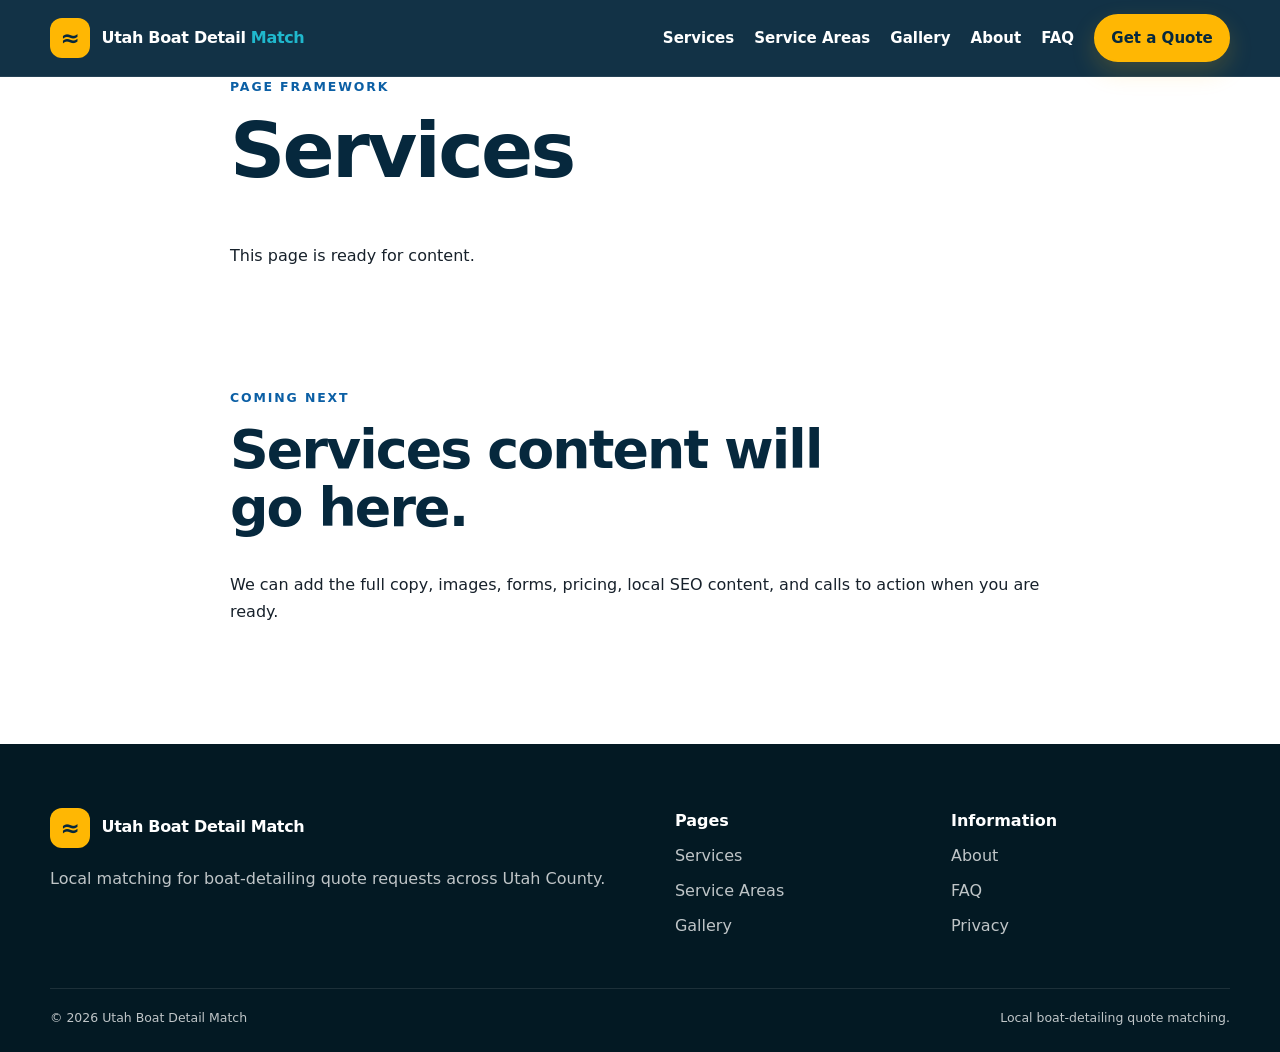
==== index.html @ 7ccd886b "basic frames added the basic frame work" ====
<!doctype html>
<html lang="en">
<head>
  <meta charset="utf-8">
  <meta name="viewport" content="width=device-width, initial-scale=1">
  <title>Boat Detailing Services | Utah Boat Detail Match</title>
  <meta name="description" content="Boat Detailing Services page for Utah Boat Detail Match.">
  <meta name="robots" content="noindex,follow">
  <link rel="stylesheet" href="assets/css/styles.css">
</head>
<body>
  <a class="skip-link" href="#main-content">Skip to main content</a>

  <header class="site-header site-header-light">
    <div class="container nav-wrap">
      <a class="brand" href="index.html" aria-label="Utah Boat Detail Match home">
        <span class="brand-mark brand-mark-wave" aria-hidden="true">≈</span>
        <span>Utah Boat Detail <strong>Match</strong></span>
      </a>

      <button class="menu-toggle" type="button" aria-expanded="false" aria-controls="primary-nav">
        <span class="sr-only">Open navigation</span>
        <span></span><span></span><span></span>
      </button>

      <nav id="primary-nav" class="primary-nav" aria-label="Primary navigation">
        <a href="services.html" aria-current="page">Services</a>
        <a href="service-areas.html">Service Areas</a>
        <a href="gallery.html">Gallery</a>
        <a href="about.html">About</a>
        <a href="faq.html">FAQ</a>
        <a class="button button-small" href="contact.html">Get a Quote</a>
      </nav>
    </div>
  </header>

  <main id="main-content">
    <section class="page-hero">
      <div class="container narrow">
        <p class="eyebrow">Page framework</p>
        <h1>Services</h1>
        <p>This page is ready for content.</p>
      </div>
    </section>

    <section class="section">
      <div class="container narrow">
        <div class="empty-page-card">
          <p class="eyebrow">Coming next</p>
          <h2>Services content will go here.</h2>
          <p>We can add the full copy, images, forms, pricing, local SEO content, and calls to action when you are ready.</p>
        </div>
      </div>
    </section>
  </main>

  <footer class="site-footer">
    <div class="container footer-grid">
      <div>
        <a class="brand footer-brand" href="index.html">
          <span class="brand-mark brand-mark-wave">≈</span>
          <span>Utah Boat Detail Match</span>
        </a>
        <p>Local matching for boat-detailing quote requests across Utah County.</p>
      </div>
      <div>
        <strong>Pages</strong>
        <a href="services.html">Services</a>
        <a href="service-areas.html">Service Areas</a>
        <a href="gallery.html">Gallery</a>
      </div>
      <div>
        <strong>Information</strong>
        <a href="about.html">About</a>
        <a href="faq.html">FAQ</a>
        <a href="privacy.html">Privacy</a>
      </div>
    </div>

    <div class="container footer-bottom">
      <span>© <span data-current-year></span> Utah Boat Detail Match</span>
      <span>Local boat-detailing quote matching.</span>
    </div>
  </footer>

  <script src="assets/js/main.js" defer></script>
</body>
</html>
---- assets/css/styles.css ----
:root {
  --navy-950: #031923;
  --navy-900: #06283d;
  --navy-800: #0a3a55;
  --blue-700: #0b5fa5;
  --blue-600: #1479c9;
  --aqua-500: #20b8cd;
  --aqua-100: #dcf8fb;
  --gold-500: #ffb703;
  --sand-100: #fff7e2;
  --slate-900: #17212b;
  --slate-700: #334155;
  --slate-500: #64748b;
  --slate-300: #cbd5e1;
  --slate-200: #e2e8f0;
  --slate-100: #f1f5f9;
  --white: #ffffff;
  --success: #13795b;
  --danger: #b42318;
  --shadow-sm: 0 8px 24px rgba(3, 25, 35, 0.08);
  --shadow-lg: 0 22px 60px rgba(3, 25, 35, 0.16);
  --radius-sm: 10px;
  --radius-md: 18px;
  --radius-lg: 28px;
  --container: 1180px;
  --transition: 180ms ease;
}

*,
*::before,
*::after {
  box-sizing: border-box;
}

html {
  scroll-behavior: smooth;
}

body {
  margin: 0;
  color: var(--slate-900);
  background: var(--white);
  font-family: Inter, ui-sans-serif, system-ui, -apple-system, BlinkMacSystemFont, "Segoe UI", sans-serif;
  line-height: 1.65;
  text-rendering: optimizeLegibility;
}

img,
svg {
  max-width: 100%;
  display: block;
}

a {
  color: inherit;
}

button,
input,
select,
textarea {
  font: inherit;
}

button,
a {
  -webkit-tap-highlight-color: transparent;
}

h1,
h2,
h3 {
  margin: 0 0 0.65em;
  color: var(--navy-900);
  line-height: 1.08;
  letter-spacing: -0.035em;
}

h1 {
  font-size: clamp(2.55rem, 6vw, 5.3rem);
  max-width: 13ch;
}

h2 {
  font-size: clamp(2rem, 4.2vw, 3.55rem);
  max-width: 18ch;
}

h3 {
  font-size: 1.25rem;
}

p {
  margin: 0 0 1rem;
}

.container {
  width: min(calc(100% - 2rem), var(--container));
  margin-inline: auto;
}

.narrow {
  width: min(calc(100% - 2rem), 820px);
}

.section {
  padding: clamp(4.5rem, 8vw, 8rem) 0;
}

.section-tint {
  background: linear-gradient(145deg, var(--slate-100), #f9fcff);
}

.section-dark {
  color: var(--white);
  background:
    radial-gradient(circle at 85% 15%, rgba(32, 184, 205, 0.22), transparent 35%),
    linear-gradient(135deg, var(--navy-950), var(--navy-900));
}

.section-dark h2,
.section-dark h3 {
  color: var(--white);
}

.section-heading {
  margin-bottom: 2.5rem;
}

.section-heading > p:last-child {
  max-width: 720px;
  color: var(--slate-500);
  font-size: 1.05rem;
}

.eyebrow {
  margin-bottom: 0.8rem;
  color: var(--blue-700);
  font-size: 0.78rem;
  font-weight: 850;
  letter-spacing: 0.15em;
  text-transform: uppercase;
}

.section-dark .eyebrow,
.hero .eyebrow {
  color: var(--aqua-500);
}

.small-text,
.form-note {
  color: var(--slate-500);
  font-size: 0.86rem;
}

.skip-link {
  position: fixed;
  z-index: 9999;
  top: 0.75rem;
  left: 0.75rem;
  padding: 0.75rem 1rem;
  color: var(--white);
  background: var(--navy-900);
  border-radius: var(--radius-sm);
  transform: translateY(-150%);
}

.skip-link:focus {
  transform: translateY(0);
}

.sr-only {
  position: absolute;
  width: 1px;
  height: 1px;
  padding: 0;
  overflow: hidden;
  clip: rect(0, 0, 0, 0);
  white-space: nowrap;
  border: 0;
}

/* Header */
.site-header {
  position: sticky;
  z-index: 1000;
  top: 0;
  color: var(--white);
  background: rgba(6, 40, 61, 0.95);
  border-bottom: 1px solid rgba(255, 255, 255, 0.08);
  backdrop-filter: blur(14px);
}

.site-header-light {
  color: var(--white);
}

.nav-wrap {
  min-height: 76px;
  display: flex;
  align-items: center;
  justify-content: space-between;
  gap: 1.5rem;
}

.brand {
  display: inline-flex;
  align-items: center;
  gap: 0.72rem;
  font-weight: 780;
  text-decoration: none;
  letter-spacing: -0.02em;
}

.brand strong {
  color: var(--aqua-500);
}

.brand-mark {
  width: 40px;
  height: 40px;
  display: grid;
  place-items: center;
  color: var(--navy-900);
  background: var(--aqua-500);
  border-radius: 12px;
  font-size: 0.82rem;
  font-weight: 900;
}

.brand-mark-wave {
  color: var(--navy-900);
  background: var(--gold-500);
  font-size: 1.45rem;
}

.primary-nav {
  display: flex;
  align-items: center;
  gap: 1.25rem;
}

.primary-nav a {
  font-size: 0.94rem;
  font-weight: 700;
  text-decoration: none;
}

.primary-nav > a:not(.button):hover,
.primary-nav > a:not(.button):focus-visible {
  color: var(--aqua-500);
}

.menu-toggle {
  width: 45px;
  height: 45px;
  display: none;
  place-items: center;
  padding: 10px;
  color: inherit;
  background: transparent;
  border: 1px solid rgba(255, 255, 255, 0.22);
  border-radius: 12px;
  cursor: pointer;
}

.menu-toggle span:not(.sr-only) {
  width: 21px;
  height: 2px;
  display: block;
  margin: 3px auto;
  background: currentColor;
}

/* Buttons */
.button-row {
  display: flex;
  flex-wrap: wrap;
  gap: 0.85rem;
  margin: 1.8rem 0;
}

.button {
  min-height: 48px;
  display: inline-flex;
  align-items: center;
  justify-content: center;
  padding: 0.82rem 1.18rem;
  color: var(--navy-900);
  background: var(--gold-500);
  border: 2px solid var(--gold-500);
  border-radius: 999px;
  box-shadow: 0 10px 24px rgba(255, 183, 3, 0.18);
  font-weight: 850;
  text-decoration: none;
  cursor: pointer;
  transition: transform var(--transition), box-shadow var(--transition), background var(--transition);
}

.button:hover,
.button:focus-visible {
  background: #ffc533;
  box-shadow: 0 14px 32px rgba(255, 183, 3, 0.26);
  transform: translateY(-2px);
}

.button-secondary {
  color: var(--white);
  background: transparent;
  border-color: rgba(255, 255, 255, 0.48);
  box-shadow: none;
}

.button-secondary:hover,
.button-secondary:focus-visible {
  color: var(--navy-900);
  background: var(--white);
  border-color: var(--white);
}

.button-small {
  min-height: 40px;
  padding: 0.62rem 0.95rem;
  font-size: 0.88rem;
}

.text-link {
  color: var(--blue-700);
  font-weight: 800;
  text-decoration-thickness: 2px;
  text-underline-offset: 4px;
}

/* Heroes */
.hero {
  position: relative;
  overflow: hidden;
  color: var(--white);
  background:
    radial-gradient(circle at 78% 24%, rgba(32, 184, 205, 0.24), transparent 30%),
    linear-gradient(135deg, var(--navy-950), var(--navy-900) 52%, var(--navy-800));
}

.hero::after {
  position: absolute;
  width: 520px;
  height: 520px;
  right: -180px;
  bottom: -320px;
  content: "";
  border: 1px solid rgba(255, 255, 255, 0.1);
  border-radius: 50%;
  box-shadow:
    0 0 0 70px rgba(255, 255, 255, 0.025),
    0 0 0 140px rgba(255, 255, 255, 0.018);
}

.hero-grid {
  position: relative;
  z-index: 1;
  min-height: 680px;
  display: grid;
  grid-template-columns: 1.15fr 0.85fr;
  align-items: center;
  gap: clamp(2rem, 6vw, 6rem);
  padding-block: clamp(5rem, 10vw, 9rem);
}

.hero h1 {
  color: var(--white);
}

.hero-copy {
  max-width: 650px;
  color: rgba(255, 255, 255, 0.82);
  font-size: clamp(1.06rem, 1.7vw, 1.3rem);
}

.trust-list {
  display: flex;
  flex-wrap: wrap;
  gap: 0.8rem 1.3rem;
  margin: 1.4rem 0 0;
  padding: 0;
  list-style: none;
  color: rgba(255, 255, 255, 0.76);
  font-size: 0.9rem;
  font-weight: 700;
}

.trust-list li::before {
  margin-right: 0.45rem;
  color: var(--aqua-500);
  content: "✓";
}

.hero-panel {
  padding: clamp(1.4rem, 3vw, 2.2rem);
  background: rgba(255, 255, 255, 0.085);
  border: 1px solid rgba(255, 255, 255, 0.14);
  border-radius: var(--radius-lg);
  box-shadow: var(--shadow-lg);
  backdrop-filter: blur(16px);
}

.panel-label {
  color: var(--aqua-500);
  font-size: 0.76rem;
  font-weight: 850;
  letter-spacing: 0.14em;
  text-transform: uppercase;
}

.system-flow {
  display: grid;
  gap: 0.7rem;
  margin: 1.3rem 0;
  padding: 0;
  list-style: none;
}

.system-flow li {
  display: flex;
  align-items: center;
  gap: 0.8rem;
  padding: 0.82rem 0.9rem;
  background: rgba(255, 255, 255, 0.08);
  border-radius: 14px;
  font-weight: 750;
}

.system-flow span {
  width: 28px;
  height: 28px;
  display: grid;
  flex: 0 0 auto;
  place-items: center;
  color: var(--navy-900);
  background: var(--aqua-500);
  border-radius: 50%;
  font-size: 0.76rem;
}

.disclosure {
  max-width: 720px;
  padding-left: 0.9rem;
  color: rgba(255, 255, 255, 0.67);
  border-left: 3px solid var(--gold-500);
  font-size: 0.82rem;
}

.boat-visual {
  min-height: 410px;
  display: grid;
  grid-template-columns: 1fr auto 1fr;
  align-items: center;
  gap: 0.8rem;
}

.visual-card {
  min-height: 290px;
  display: flex;
  flex-direction: column;
  justify-content: flex-end;
  padding: 1.4rem;
  overflow: hidden;
  border: 1px solid rgba(255, 255, 255, 0.15);
  border-radius: var(--radius-lg);
  box-shadow: var(--shadow-lg);
}

.visual-card span {
  width: fit-content;
  margin-bottom: 0.65rem;
  padding: 0.25rem 0.55rem;
  color: var(--navy-900);
  background: var(--white);
  border-radius: 999px;
  font-size: 0.72rem;
  font-weight: 900;
  text-transform: uppercase;
}

.visual-card strong {
  line-height: 1.25;
}

.visual-before {
  background:
    linear-gradient(to top, rgba(3, 25, 35, 0.92), rgba(3, 25, 35, 0.12)),
    repeating-linear-gradient(115deg, #42505c 0 18px, #52616e 18px 36px);
  transform: translateY(24px);
}

.visual-after {
  background:
    linear-gradient(to top, rgba(3, 25, 35, 0.78), rgba(3, 25, 35, 0.06)),
    linear-gradient(145deg, #0b5fa5, #20b8cd 62%, #d9fbff);
  transform: translateY(-24px);
}

.visual-arrow {
  color: var(--gold-500);
  font-size: 2.2rem;
  font-weight: 900;
}

/* General layout */
.card-grid,
.service-grid {
  display: grid;
  grid-template-columns: repeat(4, 1fr);
  gap: 1rem;
}

.card,
.service-card,
.area-grid article {
  padding: 1.45rem;
  background: var(--white);
  border: 1px solid var(--slate-200);
  border-radius: var(--radius-md);
  box-shadow: var(--shadow-sm);
}

.card p,
.service-card p,
.area-grid p {
  color: var(--slate-500);
}

.icon-badge,
.service-card > span {
  width: 42px;
  height: 42px;
  display: grid;
  place-items: center;
  margin-bottom: 1.1rem;
  color: var(--navy-900);
  background: var(--aqua-100);
  border-radius: 12px;
  font-size: 0.78rem;
  font-weight: 900;
}

.split {
  display: grid;
  grid-template-columns: 1fr 1fr;
  align-items: center;
  gap: clamp(2rem, 7vw, 7rem);
}

.proof-board {
  display: grid;
  gap: 1rem;
}

.proof-board > div {
  display: grid;
  gap: 0.45rem;
  padding: 1.4rem;
  background: var(--white);
  border: 1px solid var(--slate-200);
  border-radius: var(--radius-md);
  box-shadow: var(--shadow-sm);
}

.proof-board strong {
  color: var(--blue-700);
  font-size: 1.1rem;
}

.proof-board span {
  color: var(--slate-500);
}

.timeline {
  display: grid;
  grid-template-columns: repeat(5, 1fr);
  gap: 1rem;
}

.timeline article {
  position: relative;
  padding-top: 1.2rem;
  border-top: 3px solid var(--aqua-500);
}

.timeline span {
  color: var(--blue-700);
  font-size: 0.82rem;
  font-weight: 900;
}

.timeline p {
  color: var(--slate-500);
  font-size: 0.93rem;
}

.quick-proof {
  color: var(--navy-900);
  background: var(--gold-500);
}

.proof-strip {
  min-height: 92px;
  display: grid;
  grid-template-columns: repeat(3, 1fr);
  align-items: center;
  gap: 1.2rem;
}

.proof-strip span {
  line-height: 1.35;
}

.service-grid {
  grid-template-columns: repeat(3, 1fr);
}

.price-card,
.response-card {
  padding: clamp(1.4rem, 3vw, 2.1rem);
  border-radius: var(--radius-lg);
  box-shadow: var(--shadow-lg);
}

.price-card {
  background: var(--white);
  border: 1px solid var(--slate-200);
}

.price-card > div {
  display: flex;
  align-items: center;
  justify-content: space-between;
  gap: 1rem;
  padding: 1rem 0;
  border-bottom: 1px solid var(--slate-200);
}

.price-card strong {
  color: var(--blue-700);
  text-align: right;
}

.check-list {
  display: grid;
  gap: 0.65rem;
  padding: 0;
  list-style: none;
}

.check-list li {
  position: relative;
  padding-left: 1.7rem;
}

.check-list li::before {
  position: absolute;
  left: 0;
  color: var(--blue-700);
  content: "✓";
  font-weight: 900;
}

.check-list-light li::before {
  color: var(--aqua-500);
}

.area-grid {
  display: grid;
  grid-template-columns: repeat(2, 1fr);
  gap: 1rem;
}

.response-card {
  color: var(--navy-900);
  background: var(--gold-500);
}

.response-card strong {
  display: block;
  margin: 0.6rem 0;
  font-size: clamp(1.5rem, 3vw, 2.45rem);
  line-height: 1.08;
}

.response-time {
  font-size: 0.75rem;
  font-weight: 900;
  letter-spacing: 0.13em;
  text-transform: uppercase;
}

/* Forms and calculator */
.lead-form,
.calculator {
  display: grid;
  gap: 1rem;
  padding: clamp(1.25rem, 3vw, 2rem);
  background: var(--white);
  border: 1px solid var(--slate-200);
  border-radius: var(--radius-lg);
  box-shadow: var(--shadow-lg);
}

.calculator {
  color: var(--slate-900);
}

label {
  display: grid;
  gap: 0.42rem;
  color: var(--slate-700);
  font-size: 0.9rem;
  font-weight: 750;
}

input,
select,
textarea {
  width: 100%;
  padding: 0.82rem 0.9rem;
  color: var(--slate-900);
  background: var(--white);
  border: 1px solid var(--slate-300);
  border-radius: 10px;
  outline: none;
}

input:focus,
select:focus,
textarea:focus {
  border-color: var(--blue-600);
  box-shadow: 0 0 0 4px rgba(20, 121, 201, 0.12);
}

textarea {
  resize: vertical;
}

.field-row {
  display: grid;
  grid-template-columns: 1fr 1fr;
  gap: 1rem;
}

.consent {
  grid-template-columns: auto 1fr;
  align-items: start;
  gap: 0.75rem;
  font-weight: 550;
  line-height: 1.45;
}

.consent input {
  width: 18px;
  height: 18px;
  margin-top: 0.18rem;
}

.form-status {
  min-height: 1.4em;
  margin: 0;
  color: var(--success);
  font-weight: 800;
}

.calculator-result {
  display: grid;
  grid-template-columns: 1fr auto;
  gap: 0.6rem 1rem;
  margin-top: 0.4rem;
  padding: 1rem;
  color: var(--white);
  background: var(--navy-900);
  border-radius: 14px;
}

.calculator-result strong {
  color: var(--gold-500);
  font-size: 1.15rem;
}

/* FAQ */
.faq-list {
  display: grid;
  gap: 0.8rem;
}

details {
  background: var(--white);
  border: 1px solid var(--slate-200);
  border-radius: 14px;
  box-shadow: var(--shadow-sm);
}

summary {
  position: relative;
  padding: 1.1rem 3rem 1.1rem 1.1rem;
  color: var(--navy-900);
  cursor: pointer;
  font-weight: 850;
  list-style: none;
}

summary::-webkit-details-marker {
  display: none;
}

summary::after {
  position: absolute;
  right: 1.1rem;
  content: "+";
  color: var(--blue-700);
  font-size: 1.35rem;
}

details[open] summary::after {
  content: "–";
}

details p {
  padding: 0 1.1rem 1.1rem;
  color: var(--slate-500);
}

/* Footer */
.site-footer {
  padding: 4rem 0 1.5rem;
  color: rgba(255, 255, 255, 0.75);
  background: var(--navy-950);
}

.footer-grid {
  display: grid;
  grid-template-columns: 1.7fr 0.7fr 0.8fr;
  gap: 2rem;
}

.footer-grid > div {
  display: grid;
  align-content: start;
  gap: 0.55rem;
}

.footer-grid strong {
  color: var(--white);
}

.footer-grid a {
  text-decoration: none;
}

.footer-grid a:hover,
.footer-grid a:focus-visible {
  color: var(--aqua-500);
}

.footer-brand {
  width: fit-content;
  margin-bottom: 0.6rem;
  color: var(--white);
}

.footer-bottom {
  display: flex;
  justify-content: space-between;
  gap: 1rem;
  margin-top: 3rem;
  padding-top: 1.2rem;
  border-top: 1px solid rgba(255, 255, 255, 0.1);
  font-size: 0.78rem;
}

.legal-page h1 {
  max-width: 18ch;
}

.legal-page h2 {
  margin-top: 2.2rem;
  font-size: 1.65rem;
}

.not-found {
  min-height: 100vh;
  display: grid;
  place-items: center;
  color: var(--white);
  background: linear-gradient(135deg, var(--navy-950), var(--navy-800));
}

.not-found h1 {
  color: var(--white);
}

.mobile-cta {
  position: fixed;
  z-index: 900;
  right: 1rem;
  bottom: 1rem;
  display: none;
  overflow: hidden;
  background: var(--navy-900);
  border: 1px solid rgba(255, 255, 255, 0.18);
  border-radius: 999px;
  box-shadow: var(--shadow-lg);
}

.mobile-cta a {
  padding: 0.75rem 1rem;
  color: var(--white);
  font-weight: 850;
  text-decoration: none;
}

.mobile-cta a:last-child {
  color: var(--navy-900);
  background: var(--gold-500);
}

@media (max-width: 980px) {
  .hero-grid,
  .split {
    grid-template-columns: 1fr;
  }

  .hero-grid {
    min-height: auto;
  }

  .hero h1 {
    max-width: 14ch;
  }

  .card-grid {
    grid-template-columns: repeat(2, 1fr);
  }

  .timeline {
    grid-template-columns: repeat(2, 1fr);
  }

  .service-grid {
    grid-template-columns: repeat(2, 1fr);
  }

  .boat-visual {
    max-width: 700px;
  }

  .primary-nav {
    position: absolute;
    top: calc(100% + 1px);
    right: 1rem;
    left: 1rem;
    display: none;
    align-items: stretch;
    padding: 1rem;
    color: var(--white);
    background: var(--navy-900);
    border: 1px solid rgba(255, 255, 255, 0.12);
    border-radius: 0 0 16px 16px;
    box-shadow: var(--shadow-lg);
  }

  .primary-nav.is-open {
    display: grid;
  }

  .primary-nav.always-visible {
    position: static;
    display: flex;
    padding: 0;
    background: transparent;
    border: 0;
    box-shadow: none;
  }

  .menu-toggle {
    display: block;
  }
}

@media (max-width: 720px) {
  .section {
    padding: 4.2rem 0;
  }

  .hero-grid {
    padding-block: 4.5rem 5.5rem;
  }

  .card-grid,
  .service-grid,
  .area-grid,
  .proof-strip,
  .footer-grid,
  .timeline {
    grid-template-columns: 1fr;
  }

  .proof-strip {
    padding-block: 1.2rem;
  }

  .proof-strip span {
    padding-bottom: 1rem;
    border-bottom: 1px solid rgba(3, 25, 35, 0.18);
  }

  .proof-strip span:last-child {
    padding-bottom: 0;
    border-bottom: 0;
  }

  .field-row {
    grid-template-columns: 1fr;
  }

  .boat-visual {
    min-height: auto;
    grid-template-columns: 1fr;
  }

  .visual-before,
  .visual-after {
    min-height: 210px;
    transform: none;
  }

  .visual-arrow {
    text-align: center;
    transform: rotate(90deg);
  }

  .footer-bottom {
    flex-direction: column;
  }

  .mobile-cta {
    display: flex;
  }

  body {
    padding-bottom: 64px;
  }
}

@media (max-width: 520px) {
  .button-row {
    display: grid;
  }

  .button-row .button {
    width: 100%;
  }

  .primary-nav.always-visible {
    display: none;
  }

  .brand {
    font-size: 0.92rem;
  }
}

@media (prefers-reduced-motion: reduce) {
  html {
    scroll-behavior: auto;
  }

  *,
  *::before,
  *::after {
    transition-duration: 0.01ms !important;
    animation-duration: 0.01ms !important;
    animation-iteration-count: 1 !important;
  }
}
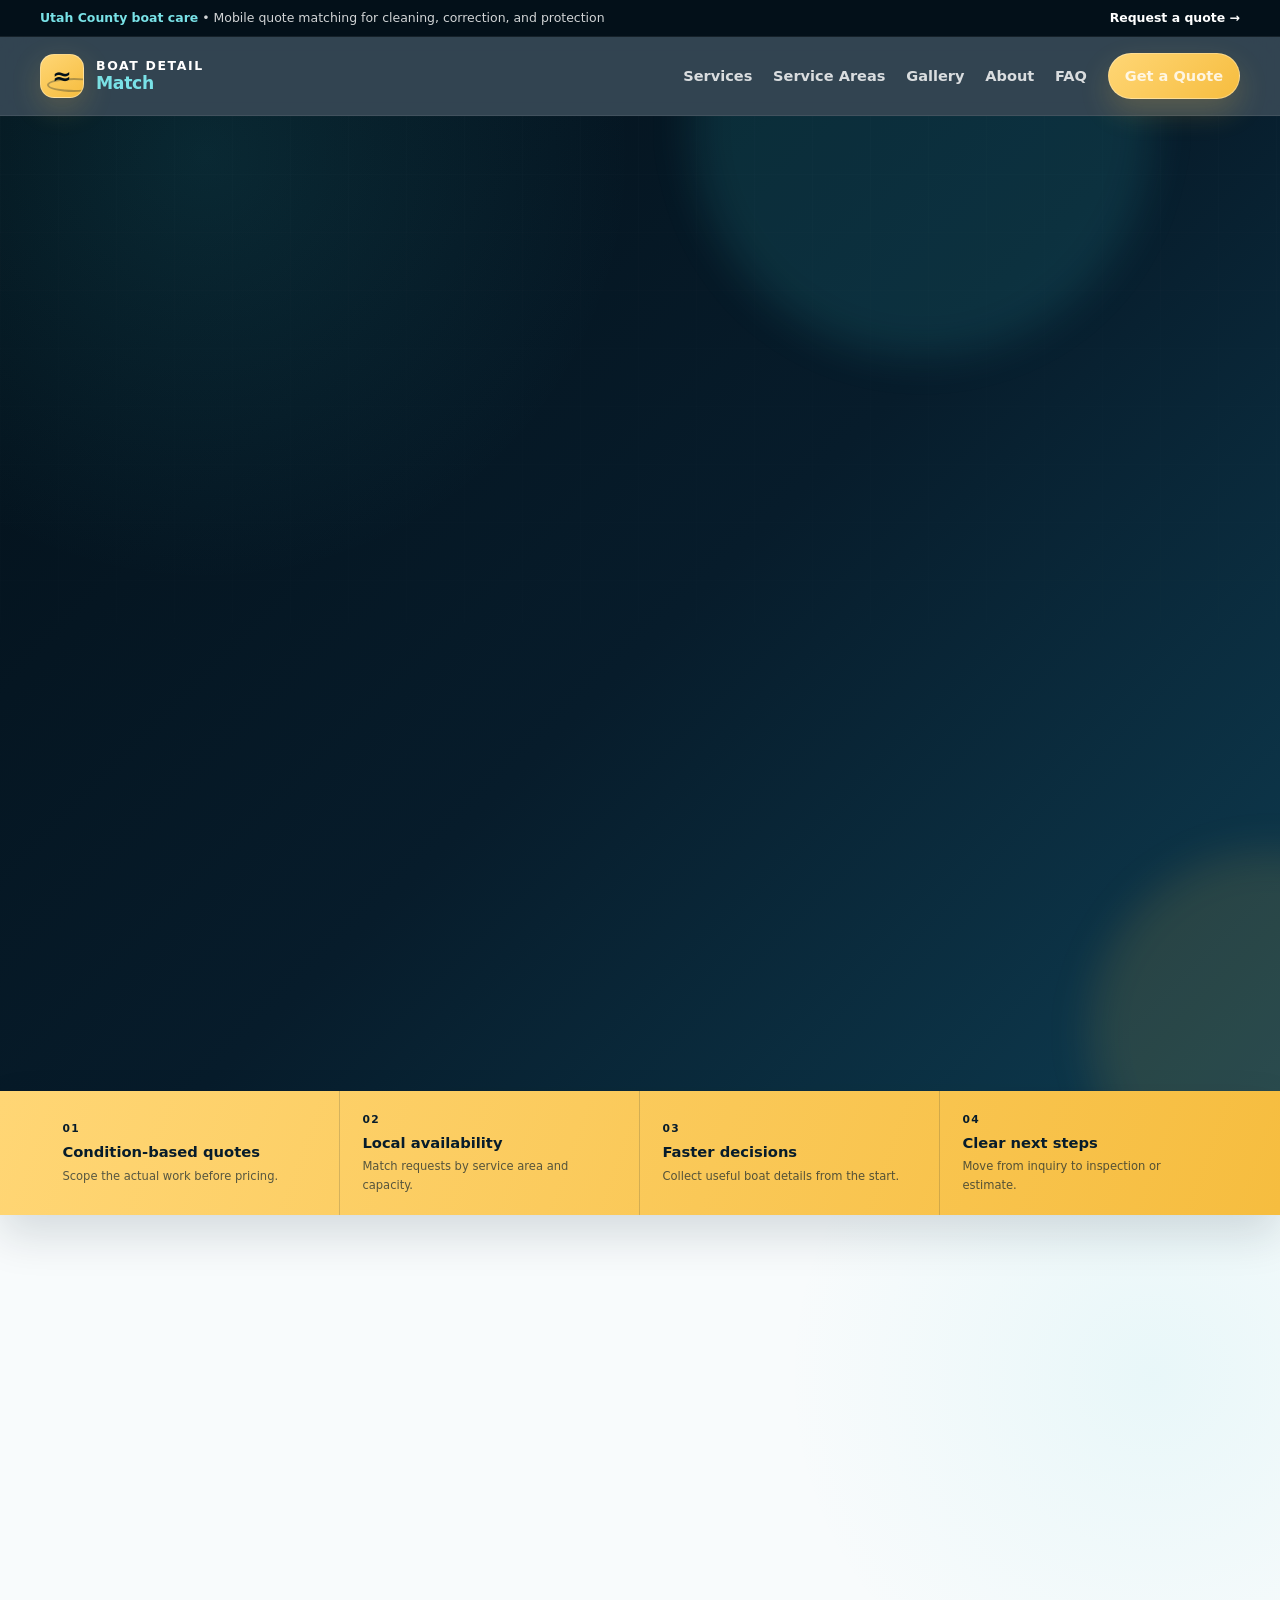
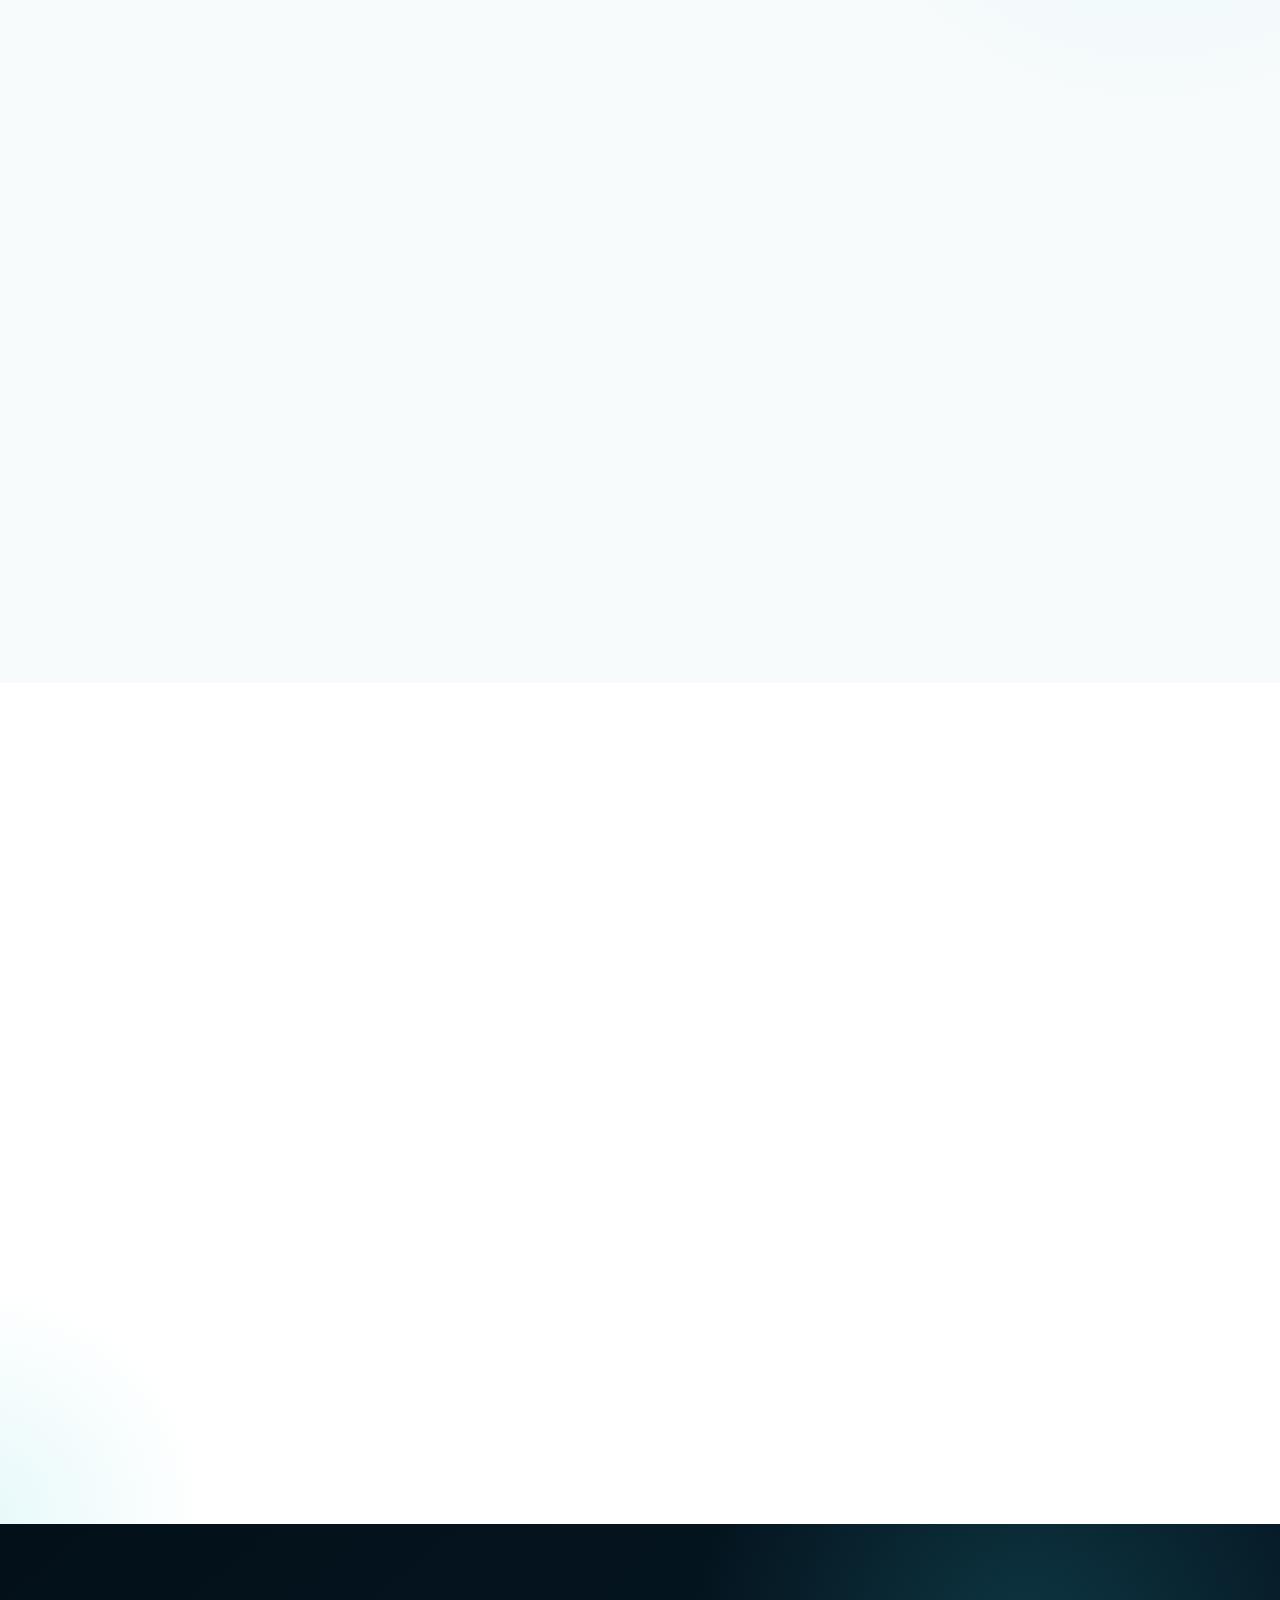
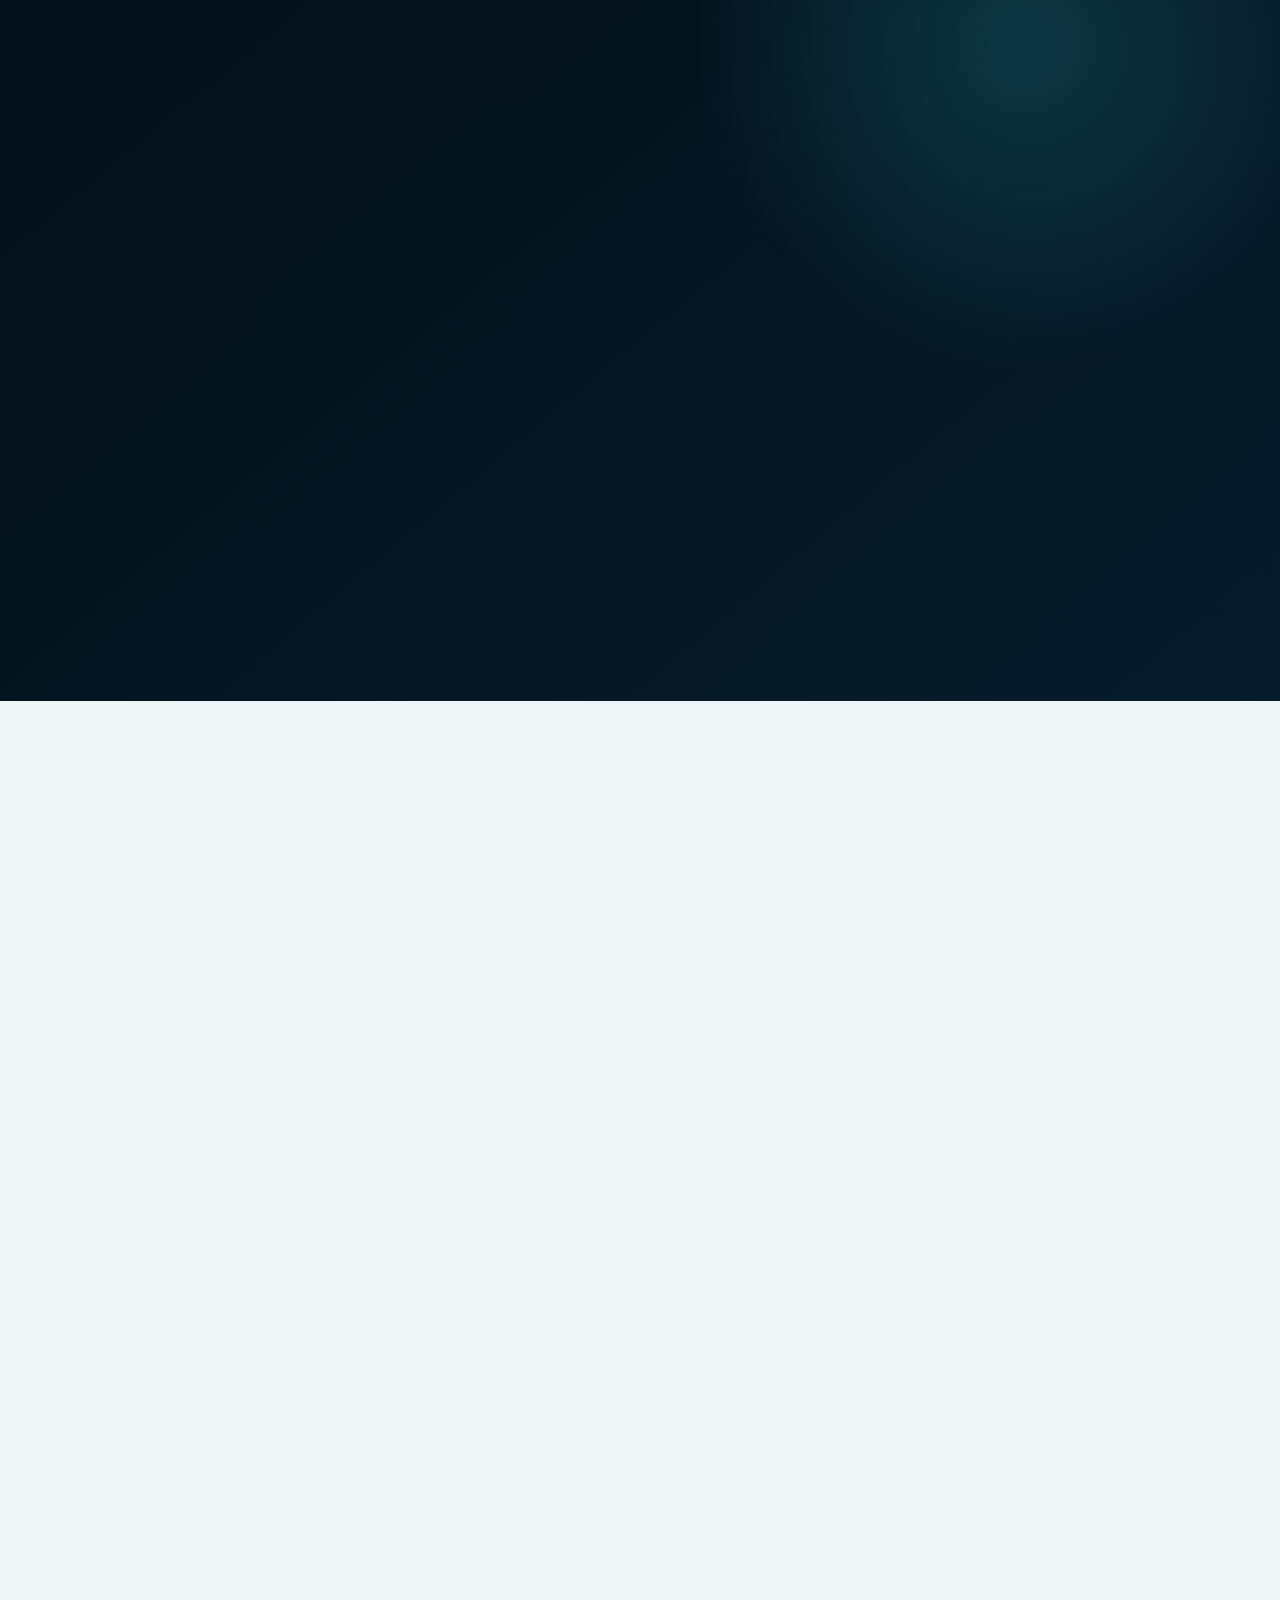
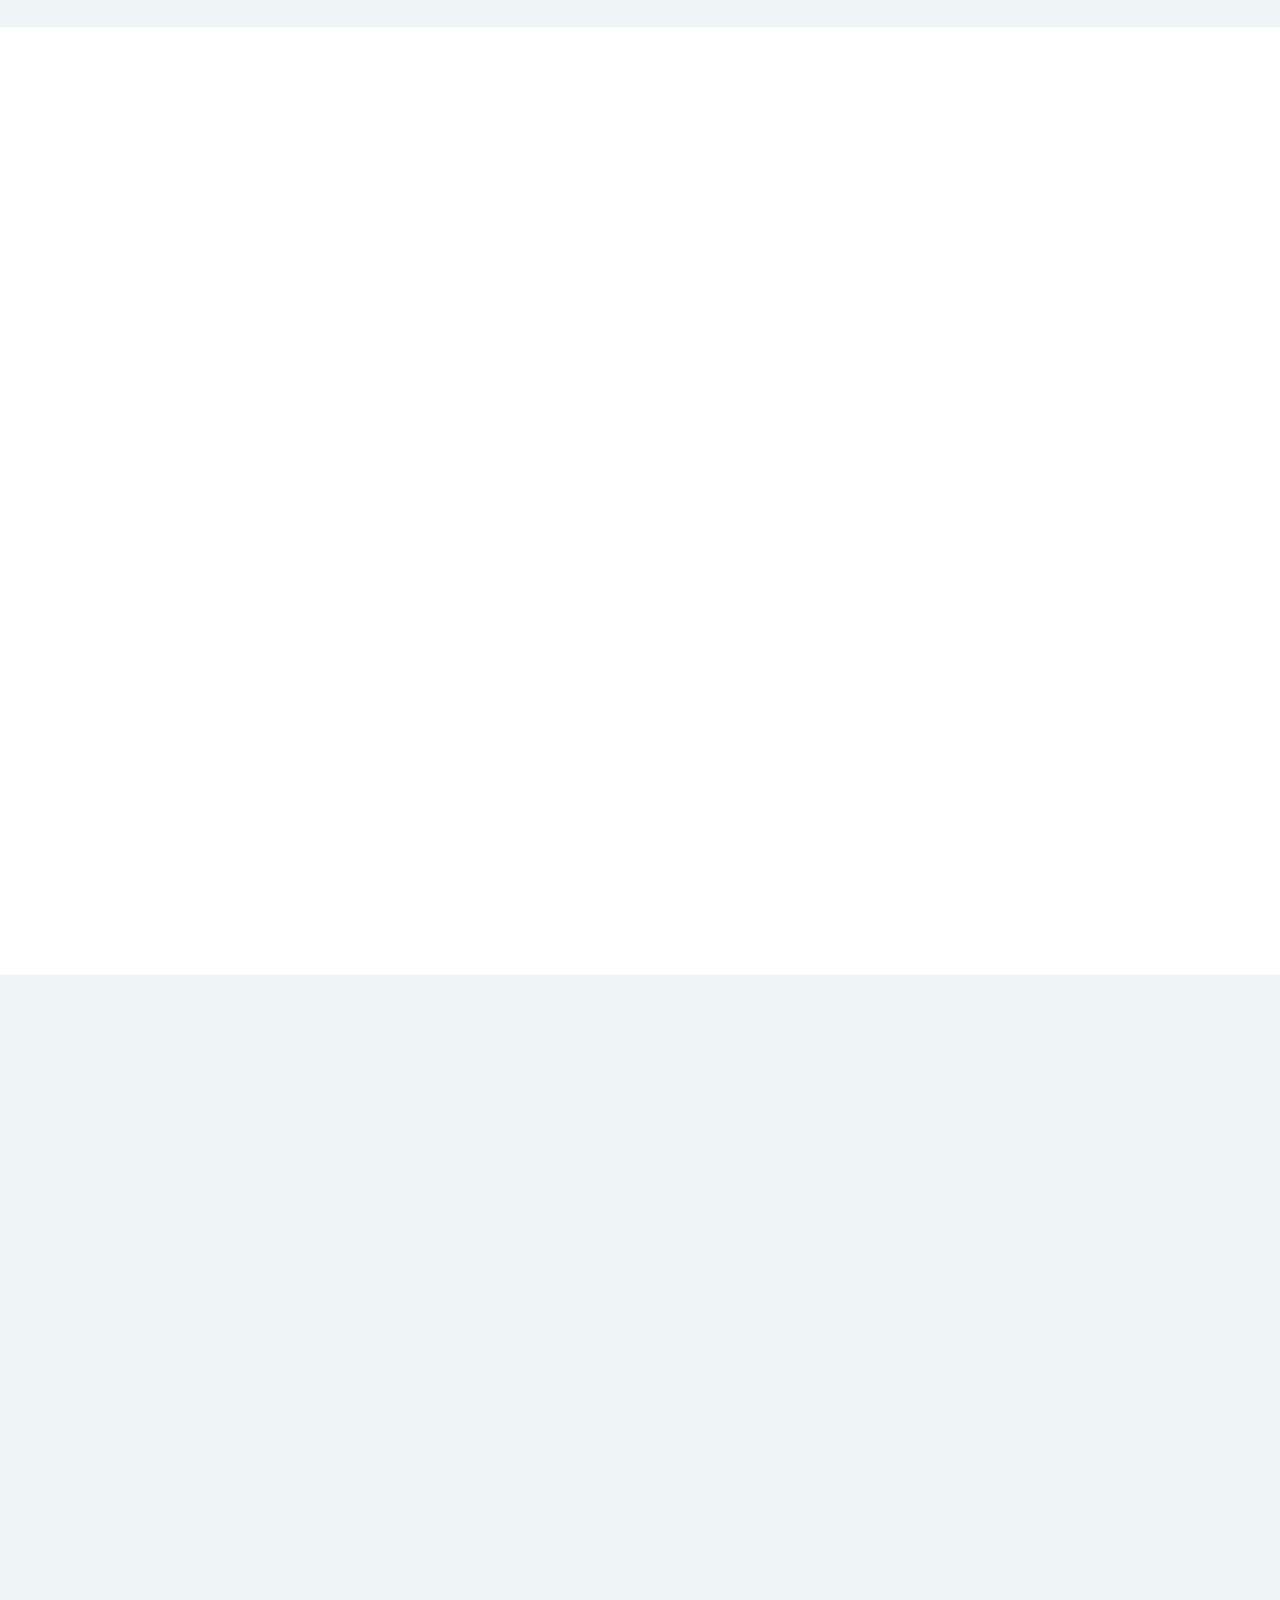
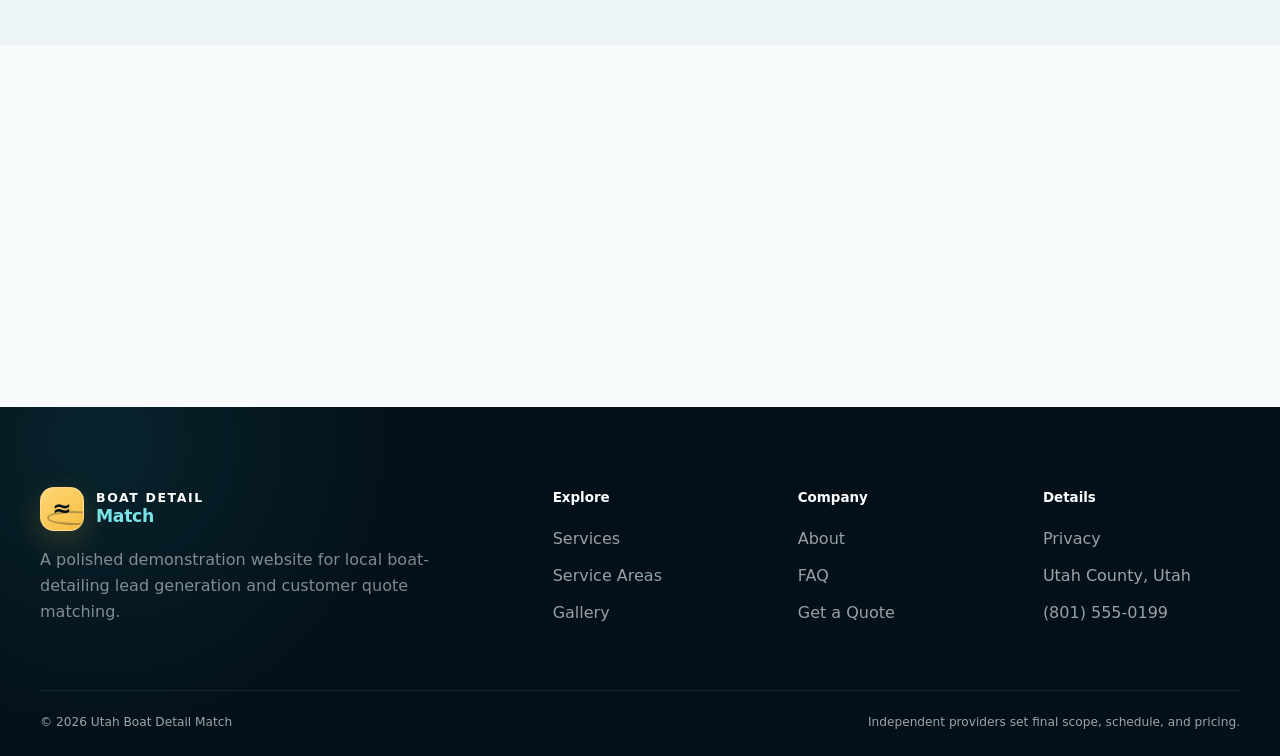
==== commit a7dc7e90: "website Updates pages" ====
--- a/index.html
+++ b/index.html
@@ -3,19 +3,67 @@
 <head>
   <meta charset="utf-8">
   <meta name="viewport" content="width=device-width, initial-scale=1">
-  <title>Boat Detailing Services | Utah Boat Detail Match</title>
-  <meta name="description" content="Boat Detailing Services page for Utah Boat Detail Match.">
-  <meta name="robots" content="noindex,follow">
+  <title>Boat Detailing in Utah County | Mobile Cleaning & Restoration Quotes</title>
+  <meta name="description" content="Request a local quote for mobile boat detailing in Utah County, including washing, interior cleaning, oxidation removal, polishing, wax, and ceramic protection.">
+  <meta name="robots" content="index,follow">
+  <link rel="canonical" href="https://www.example.com/">
+  <meta property="og:title" content="Boat Detailing in Utah County">
+  <meta property="og:description" content="Get matched with an available local boat-detailing provider.">
+  <meta property="og:type" content="website">
+  <meta property="og:url" content="https://www.example.com/">
+  <meta name="theme-color" content="#071c2b">
   <link rel="stylesheet" href="assets/css/styles.css">
+
+  <script type="application/ld+json">
+  {
+    "@context": "https://schema.org",
+    "@graph": [
+      {
+        "@type": "WebSite",
+        "@id": "https://www.example.com/#website",
+        "url": "https://www.example.com/",
+        "name": "Utah Boat Detail Match"
+      },
+      {
+        "@type": "Service",
+        "@id": "https://www.example.com/#service",
+        "name": "Boat Detailing Quote Matching",
+        "serviceType": "Boat detailing quote referral",
+        "areaServed": [
+          {"@type": "City", "name": "Provo"},
+          {"@type": "City", "name": "Orem"},
+          {"@type": "City", "name": "American Fork"},
+          {"@type": "City", "name": "Lehi"},
+          {"@type": "AdministrativeArea", "name": "Utah County"}
+        ],
+        "provider": {
+          "@type": "Organization",
+          "name": "Utah Boat Detail Match",
+          "url": "https://www.example.com/"
+        }
+      }
+    ]
+  }
+  </script>
 </head>
 <body>
   <a class="skip-link" href="#main-content">Skip to main content</a>
-
-  <header class="site-header site-header-light">
+  <div class="announcement-bar">
+    <div class="container announcement-inner">
+      <span><strong>Utah County boat care</strong> • Mobile quote matching for cleaning, correction, and protection</span>
+      <a href="contact.html">Request a quote <span aria-hidden="true">→</span></a>
+    </div>
+  </div>
+  <header class="site-header">
     <div class="container nav-wrap">
       <a class="brand" href="index.html" aria-label="Utah Boat Detail Match home">
-        <span class="brand-mark brand-mark-wave" aria-hidden="true">≈</span>
-        <span>Utah Boat Detail <strong>Match</strong></span>
+        <span class="brand-mark brand-mark-wave" aria-hidden="true">
+          <span class="brand-wave">≈</span>
+        </span>
+        <span class="brand-copy">
+          <span class="brand-name">Boat Detail</span>
+          <strong>Match</strong>
+        </span>
       </a>
 
       <button class="menu-toggle" type="button" aria-expanded="false" aria-controls="primary-nav">
@@ -24,65 +72,386 @@
       </button>
 
       <nav id="primary-nav" class="primary-nav" aria-label="Primary navigation">
-        <a href="services.html" aria-current="page">Services</a>
+        <a href="services.html">Services</a>
         <a href="service-areas.html">Service Areas</a>
         <a href="gallery.html">Gallery</a>
         <a href="about.html">About</a>
         <a href="faq.html">FAQ</a>
-        <a class="button button-small" href="contact.html">Get a Quote</a>
+        <a class="button button-small nav-cta" href="contact.html">Get a Quote</a>
       </nav>
     </div>
   </header>
 
   <main id="main-content">
-    <section class="page-hero">
-      <div class="container narrow">
-        <p class="eyebrow">Page framework</p>
-        <h1>Services</h1>
-        <p>This page is ready for content.</p>
-      </div>
-    </section>
-
-    <section class="section">
-      <div class="container narrow">
-        <div class="empty-page-card">
-          <p class="eyebrow">Coming next</p>
-          <h2>Services content will go here.</h2>
-          <p>We can add the full copy, images, forms, pricing, local SEO content, and calls to action when you are ready.</p>
+    <section class="hero hero-boat">
+      <div class="hero-grid-overlay" aria-hidden="true"></div>
+      <div class="hero-glow hero-glow-one" aria-hidden="true"></div>
+      <div class="hero-glow hero-glow-two" aria-hidden="true"></div>
+
+      <div class="container hero-grid">
+        <div class="hero-content reveal">
+          <div class="hero-kicker">
+            <span class="status-dot" aria-hidden="true"></span>
+            Mobile boat care across Utah County
+          </div>
+
+          <h1>Bring back the <span class="text-gradient">showroom shine.</span></h1>
+          <p class="hero-copy">
+            Request a clear, local quote for boat washing, interior detailing, oxidation correction, polishing, and surface protection.
+          </p>
+
+          <div class="button-row">
+            <a class="button button-large" href="contact.html">
+              Request a free quote
+              <span aria-hidden="true">→</span>
+            </a>
+            <a class="button button-secondary button-large" href="services.html">Explore services</a>
+          </div>
+
+          <div class="trust-chips" aria-label="Service advantages">
+            <span><i aria-hidden="true">✓</i> Mobile options</span>
+            <span><i aria-hidden="true">✓</i> Photo-based estimates</span>
+            <span><i aria-hidden="true">✓</i> Local providers</span>
+          </div>
+
+          <p class="disclosure">
+            This demonstration site matches quote requests with independent detailers. The selected provider confirms final pricing, scheduling, insurance, and workmanship.
+          </p>
+        </div>
+
+        <div class="hero-showcase reveal" aria-label="Boat-detailing service preview">
+          <div class="showcase-glass">
+            <div class="showcase-header">
+              <div>
+                <span class="showcase-label">Detailing preview</span>
+                <strong>Ready for the water</strong>
+              </div>
+              <span class="availability-pill">Local matching</span>
+            </div>
+
+            <div class="boat-scene" aria-hidden="true">
+              <div class="scene-sun"></div>
+              <div class="scene-mountain mountain-one"></div>
+              <div class="scene-mountain mountain-two"></div>
+              <div class="boat-silhouette">
+                <span class="boat-cabin"></span>
+                <span class="boat-hull"></span>
+                <span class="boat-trim"></span>
+              </div>
+              <div class="water-line water-line-one"></div>
+              <div class="water-line water-line-two"></div>
+              <div class="water-line water-line-three"></div>
+            </div>
+
+            <div class="showcase-metrics">
+              <div>
+                <span>01</span>
+                <strong>Clean</strong>
+                <small>Interior and exterior</small>
+              </div>
+              <div>
+                <span>02</span>
+                <strong>Correct</strong>
+                <small>Oxidation and gloss</small>
+              </div>
+              <div>
+                <span>03</span>
+                <strong>Protect</strong>
+                <small>Wax, sealant, coating</small>
+              </div>
+            </div>
+          </div>
+
+          <div class="floating-card floating-card-top">
+            <span class="floating-icon">✦</span>
+            <div><strong>Premium finish</strong><small>Built around boat condition</small></div>
+          </div>
+
+          <div class="floating-card floating-card-bottom">
+            <span class="floating-icon">⌁</span>
+            <div><strong>Mobile convenience</strong><small>Driveway, storage, or approved marina</small></div>
+          </div>
+        </div>
+      </div>
+    </section>
+
+    <section class="proof-band" aria-label="Main service benefits">
+      <div class="container proof-band-grid">
+        <div><span class="proof-number">01</span><strong>Condition-based quotes</strong><small>Scope the actual work before pricing.</small></div>
+        <div><span class="proof-number">02</span><strong>Local availability</strong><small>Match requests by service area and capacity.</small></div>
+        <div><span class="proof-number">03</span><strong>Faster decisions</strong><small>Collect useful boat details from the start.</small></div>
+        <div><span class="proof-number">04</span><strong>Clear next steps</strong><small>Move from inquiry to inspection or estimate.</small></div>
+      </div>
+    </section>
+
+    <section class="section services-section">
+      <div class="container">
+        <div class="section-heading heading-row reveal">
+          <div>
+            <p class="eyebrow">Detailing services</p>
+            <h2>Care for every stage of the boat’s finish.</h2>
+          </div>
+          <p>Build the quote around the boat’s material, condition, location, and desired outcome—not a generic package name.</p>
+        </div>
+
+        <div class="service-grid">
+          <article class="service-card feature-card reveal">
+            <span class="card-icon" aria-hidden="true">◌</span>
+            <span class="card-number">01</span>
+            <h3>Maintenance wash</h3>
+            <p>Routine exterior cleaning, glass, compartments, and finish-safe drying.</p>
+            <a href="services.html">View service <span aria-hidden="true">→</span></a>
+          </article>
+
+          <article class="service-card feature-card reveal">
+            <span class="card-icon" aria-hidden="true">◇</span>
+            <span class="card-number">02</span>
+            <h3>Interior detailing</h3>
+            <p>Vinyl, carpet, storage compartments, stain treatment, and odor reduction.</p>
+            <a href="services.html">View service <span aria-hidden="true">→</span></a>
+          </article>
+
+          <article class="service-card feature-card reveal">
+            <span class="card-icon" aria-hidden="true">✦</span>
+            <span class="card-number">03</span>
+            <h3>Oxidation correction</h3>
+            <p>Condition inspection, compounding, polishing, and gel-coat gloss restoration.</p>
+            <a href="services.html">View service <span aria-hidden="true">→</span></a>
+          </article>
+
+          <article class="service-card feature-card reveal">
+            <span class="card-icon" aria-hidden="true">◈</span>
+            <span class="card-number">04</span>
+            <h3>Wax and sealant</h3>
+            <p>Finish preparation followed by practical short- or medium-term protection.</p>
+            <a href="services.html">View service <span aria-hidden="true">→</span></a>
+          </article>
+
+          <article class="service-card feature-card reveal">
+            <span class="card-icon" aria-hidden="true">⬡</span>
+            <span class="card-number">05</span>
+            <h3>Ceramic protection</h3>
+            <p>Surface preparation and longer-lasting coating for suitable boat materials.</p>
+            <a href="services.html">View service <span aria-hidden="true">→</span></a>
+          </article>
+
+          <article class="service-card feature-card reveal">
+            <span class="card-icon" aria-hidden="true">↗</span>
+            <span class="card-number">06</span>
+            <h3>Pre-sale preparation</h3>
+            <p>Prioritized cosmetic improvement for cleaner photos and stronger presentation.</p>
+            <a href="services.html">View service <span aria-hidden="true">→</span></a>
+          </article>
+        </div>
+      </div>
+    </section>
+
+    <section class="section transformation-section">
+      <div class="container transformation-grid">
+        <div class="transformation-copy reveal">
+          <p class="eyebrow">Visible transformation</p>
+          <h2>From weathered and tired to clean and protected.</h2>
+          <p>Real project photography will eventually replace these visual placeholders. The layout is already built to showcase matching before-and-after images.</p>
+          <ul class="check-list">
+            <li>Match camera angle and lighting</li>
+            <li>Show close-up finish correction</li>
+            <li>Explain the process and realistic outcome</li>
+          </ul>
+          <a class="text-link" href="gallery.html">Open the gallery framework <span aria-hidden="true">→</span></a>
+        </div>
+
+        <div class="before-after-panel reveal" aria-label="Before and after image placeholders">
+          <div class="before-after-card before-card">
+            <span class="image-label">Before</span>
+            <div class="surface-texture"></div>
+            <strong>Oxidized finish</strong>
+            <small>Flat gloss • water spots • surface contamination</small>
+          </div>
+          <div class="before-after-divider"><span>→</span></div>
+          <div class="before-after-card after-card">
+            <span class="image-label">After</span>
+            <div class="surface-shine"></div>
+            <strong>Restored presentation</strong>
+            <small>Improved clarity • corrected finish • added protection</small>
+          </div>
+        </div>
+      </div>
+    </section>
+
+    <section class="section process-section">
+      <div class="container">
+        <div class="section-heading centered reveal">
+          <p class="eyebrow">Simple quote process</p>
+          <h2>Useful information in. Clear next steps out.</h2>
+        </div>
+
+        <div class="process-grid">
+          <article class="process-card reveal">
+            <span class="process-step">01</span>
+            <div class="process-icon">⌁</div>
+            <h3>Describe the boat</h3>
+            <p>Share length, type, location, condition, and the service you are considering.</p>
+          </article>
+          <article class="process-card reveal">
+            <span class="process-step">02</span>
+            <div class="process-icon">▣</div>
+            <h3>Add useful photos</h3>
+            <p>Wide views and close-ups help identify oxidation, stains, and access requirements.</p>
+          </article>
+          <article class="process-card reveal">
+            <span class="process-step">03</span>
+            <div class="process-icon">→</div>
+            <h3>Confirm the scope</h3>
+            <p>An available provider reviews the request and confirms inspection, pricing, and timing.</p>
+          </article>
+        </div>
+      </div>
+    </section>
+
+    <section class="section quote-factors-section">
+      <div class="container quote-factors-grid">
+        <div class="quote-factors-visual reveal">
+          <div class="depth-card depth-card-back"></div>
+          <div class="depth-card depth-card-middle"></div>
+          <div class="depth-card depth-card-front">
+            <span class="depth-label">Quote factors</span>
+            <strong>Every boat is different.</strong>
+            <div class="factor-bars">
+              <span style="--bar: 88%"></span>
+              <span style="--bar: 72%"></span>
+              <span style="--bar: 58%"></span>
+              <span style="--bar: 79%"></span>
+            </div>
+            <small>Length • condition • correction • access</small>
+          </div>
+        </div>
+
+        <div class="quote-factors-copy reveal">
+          <p class="eyebrow">Transparent estimates</p>
+          <h2>What changes a boat-detailing quote?</h2>
+          <p>A professional estimate should account for the real work rather than relying on an unsupported flat price.</p>
+          <div class="factor-list">
+            <div><span>01</span><p><strong>Boat size and type</strong><small>Length, layout, towers, compartments, and surface area.</small></p></div>
+            <div><span>02</span><p><strong>Current condition</strong><small>Maintenance cleaning is different from correction or restoration.</small></p></div>
+            <div><span>03</span><p><strong>Location and access</strong><small>Travel, water, power, marina rules, and working space.</small></p></div>
+            <div><span>04</span><p><strong>Desired protection</strong><small>Wax, sealant, or coating each requires different preparation.</small></p></div>
+          </div>
+        </div>
+      </div>
+    </section>
+
+    <section class="section area-section">
+      <div class="container">
+        <div class="section-heading heading-row reveal">
+          <div>
+            <p class="eyebrow">Service-area framework</p>
+            <h2>Local coverage without thin city pages.</h2>
+          </div>
+          <p>Only publish dedicated regional pages when they include real availability, logistics, project proof, and useful local information.</p>
+        </div>
+
+        <div class="area-showcase">
+          <div class="area-map reveal" aria-hidden="true">
+            <div class="map-grid"></div>
+            <span class="map-pin pin-one"></span>
+            <span class="map-pin pin-two"></span>
+            <span class="map-pin pin-three"></span>
+            <span class="map-pin pin-four"></span>
+            <div class="map-label">Utah County</div>
+          </div>
+
+          <div class="area-list reveal">
+            <a href="service-areas.html"><span>Provo & Orem</span><small>Central Utah County</small><b>→</b></a>
+            <a href="service-areas.html"><span>American Fork & Lehi</span><small>Northern Utah County</small><b>→</b></a>
+            <a href="service-areas.html"><span>Utah Lake communities</span><small>Storage and launch areas</small><b>→</b></a>
+            <a href="service-areas.html"><span>Travel requests</span><small>Subject to provider availability</small><b>→</b></a>
+          </div>
+        </div>
+      </div>
+    </section>
+
+    <section class="section faq-preview-section">
+      <div class="container faq-preview-grid">
+        <div class="section-heading reveal">
+          <p class="eyebrow">Questions before the quote</p>
+          <h2>Set clear expectations early.</h2>
+          <p>Use the full FAQ page for customer questions, preparation instructions, and service limitations.</p>
+          <a class="button button-dark" href="faq.html">View all questions</a>
+        </div>
+
+        <div class="faq-list reveal">
+          <details>
+            <summary>How much does boat detailing cost?</summary>
+            <p>Pricing depends on boat size, condition, service scope, access, and the preparation required for the chosen protection.</p>
+          </details>
+          <details>
+            <summary>Can service happen at a driveway or marina?</summary>
+            <p>Many providers offer mobile work where access and local rules permit it. Confirm water, power, environmental, and marina requirements.</p>
+          </details>
+          <details>
+            <summary>Can polishing remove oxidation?</summary>
+            <p>Light oxidation may improve with polishing. Heavier oxidation can require compounding, wet sanding, or more extensive restoration.</p>
+          </details>
+        </div>
+      </div>
+    </section>
+
+    <section class="final-cta-section">
+      <div class="container final-cta reveal">
+        <div>
+          <p class="eyebrow">Ready to scope the work?</p>
+          <h2>Start with the boat, the condition, and a few clear photos.</h2>
+        </div>
+        <div class="final-cta-actions">
+          <a class="button button-large" href="contact.html">Request a quote <span aria-hidden="true">→</span></a>
+          <a class="button button-secondary button-large" href="tel:+18015550199">Call (801) 555-0199</a>
         </div>
       </div>
     </section>
   </main>
 
+  <div class="mobile-cta" aria-label="Mobile quick actions">
+    <a href="tel:+18015550199">Call</a>
+    <a href="contact.html">Get quote</a>
+  </div>
+
   <footer class="site-footer">
-    <div class="container footer-grid">
-      <div>
+    <div class="container footer-top">
+      <div class="footer-intro">
         <a class="brand footer-brand" href="index.html">
-          <span class="brand-mark brand-mark-wave">≈</span>
-          <span>Utah Boat Detail Match</span>
+          <span class="brand-mark brand-mark-wave" aria-hidden="true"><span class="brand-wave">≈</span></span>
+          <span class="brand-copy"><span class="brand-name">Boat Detail</span><strong>Match</strong></span>
         </a>
-        <p>Local matching for boat-detailing quote requests across Utah County.</p>
-      </div>
-      <div>
-        <strong>Pages</strong>
+        <p>A polished demonstration website for local boat-detailing lead generation and customer quote matching.</p>
+      </div>
+
+      <div class="footer-column">
+        <strong>Explore</strong>
         <a href="services.html">Services</a>
         <a href="service-areas.html">Service Areas</a>
         <a href="gallery.html">Gallery</a>
       </div>
-      <div>
-        <strong>Information</strong>
+
+      <div class="footer-column">
+        <strong>Company</strong>
         <a href="about.html">About</a>
         <a href="faq.html">FAQ</a>
+        <a href="contact.html">Get a Quote</a>
+      </div>
+
+      <div class="footer-column">
+        <strong>Details</strong>
         <a href="privacy.html">Privacy</a>
+        <span>Utah County, Utah</span>
+        <a href="tel:+18015550199">(801) 555-0199</a>
       </div>
     </div>
 
     <div class="container footer-bottom">
       <span>© <span data-current-year></span> Utah Boat Detail Match</span>
-      <span>Local boat-detailing quote matching.</span>
+      <span>Independent providers set final scope, schedule, and pricing.</span>
     </div>
   </footer>
-
   <script src="assets/js/main.js" defer></script>
 </body>
 </html>
--- a/assets/css/styles.css
+++ b/assets/css/styles.css
@@ -1,29 +1,34 @@
 :root {
-  --navy-950: #031923;
-  --navy-900: #06283d;
-  --navy-800: #0a3a55;
-  --blue-700: #0b5fa5;
-  --blue-600: #1479c9;
-  --aqua-500: #20b8cd;
-  --aqua-100: #dcf8fb;
-  --gold-500: #ffb703;
-  --sand-100: #fff7e2;
-  --slate-900: #17212b;
-  --slate-700: #334155;
-  --slate-500: #64748b;
-  --slate-300: #cbd5e1;
-  --slate-200: #e2e8f0;
-  --slate-100: #f1f5f9;
+  --ink-950: #031019;
+  --ink-900: #071c2b;
+  --ink-850: #0a2637;
+  --ink-800: #0e3045;
+  --blue-700: #0e6f9c;
+  --blue-600: #168bb3;
+  --cyan-500: #32c8d3;
+  --cyan-300: #79e2e7;
+  --cyan-100: #dcf8f8;
+  --gold-500: #f6bd3f;
+  --gold-300: #ffd675;
   --white: #ffffff;
-  --success: #13795b;
+  --cloud-50: #f8fbfc;
+  --cloud-100: #eef5f7;
+  --cloud-200: #dbe7eb;
+  --slate-900: #182832;
+  --slate-700: #3e5360;
+  --slate-500: #6b7e89;
+  --success: #1f916f;
   --danger: #b42318;
-  --shadow-sm: 0 8px 24px rgba(3, 25, 35, 0.08);
-  --shadow-lg: 0 22px 60px rgba(3, 25, 35, 0.16);
-  --radius-sm: 10px;
-  --radius-md: 18px;
-  --radius-lg: 28px;
-  --container: 1180px;
-  --transition: 180ms ease;
+  --container: 1200px;
+  --radius-sm: 12px;
+  --radius-md: 20px;
+  --radius-lg: 30px;
+  --radius-xl: 42px;
+  --shadow-xs: 0 8px 24px rgba(3, 16, 25, 0.06);
+  --shadow-sm: 0 14px 34px rgba(3, 16, 25, 0.09);
+  --shadow-md: 0 24px 60px rgba(3, 16, 25, 0.13);
+  --shadow-lg: 0 34px 90px rgba(3, 16, 25, 0.2);
+  --ease: 220ms cubic-bezier(.2, .8, .2, 1);
 }
 
 *,
@@ -38,11 +43,17 @@
 
 body {
   margin: 0;
+  overflow-x: hidden;
   color: var(--slate-900);
-  background: var(--white);
+  background: var(--cloud-50);
   font-family: Inter, ui-sans-serif, system-ui, -apple-system, BlinkMacSystemFont, "Segoe UI", sans-serif;
   line-height: 1.65;
   text-rendering: optimizeLegibility;
+}
+
+body::selection {
+  color: var(--ink-950);
+  background: var(--cyan-300);
 }
 
 img,
@@ -70,32 +81,31 @@
 h1,
 h2,
 h3 {
-  margin: 0 0 0.65em;
-  color: var(--navy-900);
-  line-height: 1.08;
-  letter-spacing: -0.035em;
+  margin: 0;
+  color: var(--ink-900);
+  line-height: 1.04;
+  letter-spacing: -0.045em;
 }
 
 h1 {
-  font-size: clamp(2.55rem, 6vw, 5.3rem);
-  max-width: 13ch;
+  font-size: clamp(3.3rem, 7vw, 6.5rem);
 }
 
 h2 {
-  font-size: clamp(2rem, 4.2vw, 3.55rem);
-  max-width: 18ch;
+  font-size: clamp(2.35rem, 4.6vw, 4.35rem);
 }
 
 h3 {
-  font-size: 1.25rem;
+  font-size: 1.3rem;
+  letter-spacing: -0.025em;
 }
 
 p {
-  margin: 0 0 1rem;
+  margin: 0;
 }
 
 .container {
-  width: min(calc(100% - 2rem), var(--container));
+  width: min(calc(100% - 2.25rem), var(--container));
   margin-inline: auto;
 }
 
@@ -104,65 +114,63 @@
 }
 
 .section {
-  padding: clamp(4.5rem, 8vw, 8rem) 0;
-}
-
-.section-tint {
-  background: linear-gradient(145deg, var(--slate-100), #f9fcff);
-}
-
-.section-dark {
-  color: var(--white);
-  background:
-    radial-gradient(circle at 85% 15%, rgba(32, 184, 205, 0.22), transparent 35%),
-    linear-gradient(135deg, var(--navy-950), var(--navy-900));
-}
-
-.section-dark h2,
-.section-dark h3 {
-  color: var(--white);
+  padding: clamp(5rem, 9vw, 9rem) 0;
+}
+
+.eyebrow,
+.small-kicker,
+.showcase-label,
+.placeholder-label,
+.depth-label {
+  color: var(--blue-700);
+  font-size: 0.75rem;
+  font-weight: 850;
+  letter-spacing: 0.16em;
+  text-transform: uppercase;
 }
 
 .section-heading {
-  margin-bottom: 2.5rem;
+  margin-bottom: clamp(2.3rem, 5vw, 4rem);
+}
+
+.section-heading h2 {
+  max-width: 720px;
+  margin-top: 0.7rem;
 }
 
 .section-heading > p:last-child {
-  max-width: 720px;
+  max-width: 680px;
   color: var(--slate-500);
   font-size: 1.05rem;
 }
 
-.eyebrow {
-  margin-bottom: 0.8rem;
-  color: var(--blue-700);
-  font-size: 0.78rem;
-  font-weight: 850;
-  letter-spacing: 0.15em;
-  text-transform: uppercase;
-}
-
-.section-dark .eyebrow,
-.hero .eyebrow {
-  color: var(--aqua-500);
-}
-
-.small-text,
-.form-note {
-  color: var(--slate-500);
-  font-size: 0.86rem;
+.heading-row {
+  display: grid;
+  grid-template-columns: minmax(0, 1.15fr) minmax(280px, 0.65fr);
+  align-items: end;
+  gap: 3rem;
+}
+
+.centered {
+  max-width: 820px;
+  margin-inline: auto;
+  text-align: center;
+}
+
+.centered h2 {
+  margin-inline: auto;
 }
 
 .skip-link {
   position: fixed;
   z-index: 9999;
-  top: 0.75rem;
-  left: 0.75rem;
+  top: 1rem;
+  left: 1rem;
   padding: 0.75rem 1rem;
   color: var(--white);
-  background: var(--navy-900);
-  border-radius: var(--radius-sm);
-  transform: translateY(-150%);
+  background: var(--ink-900);
+  border-radius: 999px;
+  transform: translateY(-180%);
 }
 
 .skip-link:focus {
@@ -180,96 +188,179 @@
   border: 0;
 }
 
-/* Header */
+/* Announcement and header */
+.announcement-bar {
+  position: relative;
+  z-index: 1100;
+  color: rgba(255, 255, 255, 0.82);
+  background: var(--ink-950);
+  border-bottom: 1px solid rgba(255, 255, 255, 0.07);
+  font-size: 0.78rem;
+}
+
+.announcement-inner {
+  min-height: 36px;
+  display: flex;
+  align-items: center;
+  justify-content: space-between;
+  gap: 1.5rem;
+}
+
+.announcement-inner strong {
+  color: var(--cyan-300);
+}
+
+.announcement-inner a {
+  color: var(--white);
+  font-weight: 800;
+  text-decoration: none;
+}
+
 .site-header {
   position: sticky;
   z-index: 1000;
   top: 0;
   color: var(--white);
-  background: rgba(6, 40, 61, 0.95);
+  background: rgba(7, 28, 43, 0.82);
   border-bottom: 1px solid rgba(255, 255, 255, 0.08);
-  backdrop-filter: blur(14px);
-}
-
-.site-header-light {
-  color: var(--white);
+  backdrop-filter: blur(18px) saturate(140%);
+  transition: background var(--ease), box-shadow var(--ease);
+}
+
+.site-header.is-scrolled {
+  background: rgba(7, 28, 43, 0.96);
+  box-shadow: 0 12px 30px rgba(3, 16, 25, 0.2);
 }
 
 .nav-wrap {
-  min-height: 76px;
+  min-height: 78px;
   display: flex;
   align-items: center;
   justify-content: space-between;
-  gap: 1.5rem;
+  gap: 1.4rem;
 }
 
 .brand {
   display: inline-flex;
   align-items: center;
-  gap: 0.72rem;
-  font-weight: 780;
+  gap: 0.75rem;
+  color: var(--white);
+  font-weight: 800;
   text-decoration: none;
+}
+
+.brand-mark {
+  position: relative;
+  width: 44px;
+  height: 44px;
+  display: grid;
+  flex: 0 0 auto;
+  place-items: center;
+  overflow: hidden;
+  color: var(--ink-950);
+  background: linear-gradient(145deg, var(--gold-300), var(--gold-500));
+  border: 1px solid rgba(255, 255, 255, 0.35);
+  border-radius: 14px;
+  box-shadow: 0 10px 30px rgba(246, 189, 63, 0.2);
+}
+
+.brand-mark::after {
+  position: absolute;
+  width: 54px;
+  height: 14px;
+  right: -18px;
+  bottom: 5px;
+  content: "";
+  border: 2px solid rgba(7, 28, 43, 0.3);
+  border-radius: 50%;
+}
+
+.brand-wave {
+  position: relative;
+  z-index: 1;
+  font-size: 1.45rem;
+  font-weight: 900;
+}
+
+.brand-copy {
+  display: grid;
+  gap: 0;
+  line-height: 1;
+}
+
+.brand-name {
+  font-size: 0.78rem;
+  letter-spacing: 0.13em;
+  text-transform: uppercase;
+}
+
+.brand-copy strong {
+  margin-top: 0.18rem;
+  color: var(--cyan-300);
+  font-size: 1.08rem;
   letter-spacing: -0.02em;
-}
-
-.brand strong {
-  color: var(--aqua-500);
-}
-
-.brand-mark {
-  width: 40px;
-  height: 40px;
-  display: grid;
-  place-items: center;
-  color: var(--navy-900);
-  background: var(--aqua-500);
-  border-radius: 12px;
-  font-size: 0.82rem;
-  font-weight: 900;
-}
-
-.brand-mark-wave {
-  color: var(--navy-900);
-  background: var(--gold-500);
-  font-size: 1.45rem;
 }
 
 .primary-nav {
   display: flex;
   align-items: center;
-  gap: 1.25rem;
+  gap: 1.3rem;
 }
 
 .primary-nav a {
-  font-size: 0.94rem;
-  font-weight: 700;
+  position: relative;
+  color: rgba(255, 255, 255, 0.82);
+  font-size: 0.91rem;
+  font-weight: 720;
   text-decoration: none;
+  transition: color var(--ease);
+}
+
+.primary-nav > a:not(.button)::after {
+  position: absolute;
+  right: 0;
+  bottom: -9px;
+  left: 0;
+  height: 2px;
+  content: "";
+  background: var(--cyan-300);
+  border-radius: 999px;
+  transform: scaleX(0);
+  transform-origin: center;
+  transition: transform var(--ease);
 }
 
 .primary-nav > a:not(.button):hover,
-.primary-nav > a:not(.button):focus-visible {
-  color: var(--aqua-500);
+.primary-nav > a:not(.button):focus-visible,
+.primary-nav > a[aria-current="page"] {
+  color: var(--white);
+}
+
+.primary-nav > a:not(.button):hover::after,
+.primary-nav > a:not(.button):focus-visible::after,
+.primary-nav > a[aria-current="page"]::after {
+  transform: scaleX(1);
 }
 
 .menu-toggle {
-  width: 45px;
-  height: 45px;
+  width: 46px;
+  height: 46px;
   display: none;
-  place-items: center;
   padding: 10px;
-  color: inherit;
-  background: transparent;
-  border: 1px solid rgba(255, 255, 255, 0.22);
-  border-radius: 12px;
+  color: var(--white);
+  background: rgba(255, 255, 255, 0.06);
+  border: 1px solid rgba(255, 255, 255, 0.14);
+  border-radius: 14px;
   cursor: pointer;
 }
 
 .menu-toggle span:not(.sr-only) {
-  width: 21px;
+  width: 22px;
   height: 2px;
   display: block;
-  margin: 3px auto;
+  margin: 4px auto;
   background: currentColor;
+  border-radius: 99px;
 }
 
 /* Buttons */
@@ -277,7 +368,6 @@
   display: flex;
   flex-wrap: wrap;
   gap: 0.85rem;
-  margin: 1.8rem 0;
 }
 
 .button {
@@ -285,368 +375,621 @@
   display: inline-flex;
   align-items: center;
   justify-content: center;
-  padding: 0.82rem 1.18rem;
-  color: var(--navy-900);
-  background: var(--gold-500);
-  border: 2px solid var(--gold-500);
+  gap: 0.6rem;
+  padding: 0.82rem 1.2rem;
+  color: var(--ink-950);
+  background: linear-gradient(135deg, var(--gold-300), var(--gold-500));
+  border: 1px solid rgba(255, 255, 255, 0.32);
   border-radius: 999px;
-  box-shadow: 0 10px 24px rgba(255, 183, 3, 0.18);
+  box-shadow: 0 13px 30px rgba(246, 189, 63, 0.2);
   font-weight: 850;
   text-decoration: none;
   cursor: pointer;
-  transition: transform var(--transition), box-shadow var(--transition), background var(--transition);
+  transition: transform var(--ease), box-shadow var(--ease), filter var(--ease);
 }
 
 .button:hover,
 .button:focus-visible {
-  background: #ffc533;
-  box-shadow: 0 14px 32px rgba(255, 183, 3, 0.26);
-  transform: translateY(-2px);
+  box-shadow: 0 18px 38px rgba(246, 189, 63, 0.28);
+  filter: brightness(1.04);
+  transform: translateY(-3px);
+}
+
+.button-small {
+  min-height: 42px;
+  padding: 0.62rem 1rem;
+  font-size: 0.86rem;
+}
+
+.button-large {
+  min-height: 56px;
+  padding: 0.95rem 1.35rem;
 }
 
 .button-secondary {
   color: var(--white);
-  background: transparent;
-  border-color: rgba(255, 255, 255, 0.48);
+  background: rgba(255, 255, 255, 0.06);
+  border-color: rgba(255, 255, 255, 0.22);
   box-shadow: none;
+  backdrop-filter: blur(10px);
 }
 
 .button-secondary:hover,
 .button-secondary:focus-visible {
-  color: var(--navy-900);
-  background: var(--white);
-  border-color: var(--white);
-}
-
-.button-small {
-  min-height: 40px;
-  padding: 0.62rem 0.95rem;
-  font-size: 0.88rem;
+  background: rgba(255, 255, 255, 0.12);
+  box-shadow: none;
+}
+
+.button-dark {
+  color: var(--white);
+  background: var(--ink-900);
+  border-color: var(--ink-900);
+  box-shadow: 0 14px 30px rgba(7, 28, 43, 0.2);
 }
 
 .text-link {
+  display: inline-flex;
+  align-items: center;
+  gap: 0.5rem;
+  margin-top: 1.3rem;
   color: var(--blue-700);
-  font-weight: 800;
-  text-decoration-thickness: 2px;
-  text-underline-offset: 4px;
-}
-
-/* Heroes */
+  font-weight: 850;
+  text-decoration: none;
+}
+
+.text-link span {
+  transition: transform var(--ease);
+}
+
+.text-link:hover span {
+  transform: translateX(5px);
+}
+
+/* Hero */
 .hero {
   position: relative;
   overflow: hidden;
   color: var(--white);
   background:
-    radial-gradient(circle at 78% 24%, rgba(32, 184, 205, 0.24), transparent 30%),
-    linear-gradient(135deg, var(--navy-950), var(--navy-900) 52%, var(--navy-800));
-}
-
-.hero::after {
-  position: absolute;
-  width: 520px;
-  height: 520px;
-  right: -180px;
-  bottom: -320px;
-  content: "";
-  border: 1px solid rgba(255, 255, 255, 0.1);
+    radial-gradient(circle at 16% 4%, rgba(50, 200, 211, 0.12), transparent 30%),
+    linear-gradient(135deg, var(--ink-950), var(--ink-900) 52%, #0e3c51);
+}
+
+.hero-grid-overlay,
+.subpage-grid-overlay {
+  position: absolute;
+  inset: 0;
+  opacity: 0.24;
+  background-image:
+    linear-gradient(rgba(255, 255, 255, 0.045) 1px, transparent 1px),
+    linear-gradient(90deg, rgba(255, 255, 255, 0.045) 1px, transparent 1px);
+  background-size: 58px 58px;
+  mask-image: linear-gradient(to bottom, black, transparent 88%);
+}
+
+.hero-glow {
+  position: absolute;
   border-radius: 50%;
-  box-shadow:
-    0 0 0 70px rgba(255, 255, 255, 0.025),
-    0 0 0 140px rgba(255, 255, 255, 0.018);
+  filter: blur(20px);
+  pointer-events: none;
+}
+
+.hero-glow-one {
+  width: 460px;
+  height: 460px;
+  top: -220px;
+  right: 10%;
+  background: rgba(50, 200, 211, 0.12);
+}
+
+.hero-glow-two {
+  width: 360px;
+  height: 360px;
+  right: -170px;
+  bottom: -120px;
+  background: rgba(246, 189, 63, 0.12);
 }
 
 .hero-grid {
   position: relative;
-  z-index: 1;
-  min-height: 680px;
-  display: grid;
-  grid-template-columns: 1.15fr 0.85fr;
+  z-index: 2;
+  min-height: 760px;
+  display: grid;
+  grid-template-columns: minmax(0, 1.03fr) minmax(420px, 0.97fr);
   align-items: center;
-  gap: clamp(2rem, 6vw, 6rem);
-  padding-block: clamp(5rem, 10vw, 9rem);
-}
-
-.hero h1 {
+  gap: clamp(3rem, 7vw, 7rem);
+  padding-block: clamp(5.5rem, 9vw, 8.5rem);
+}
+
+.hero-content h1 {
+  max-width: 740px;
+  margin-top: 1rem;
   color: var(--white);
+}
+
+.text-gradient {
+  color: transparent;
+  background: linear-gradient(115deg, var(--cyan-300), var(--white) 42%, var(--gold-300));
+  background-clip: text;
+  -webkit-background-clip: text;
+}
+
+.hero-kicker {
+  width: fit-content;
+  display: inline-flex;
+  align-items: center;
+  gap: 0.65rem;
+  padding: 0.48rem 0.75rem;
+  color: rgba(255, 255, 255, 0.82);
+  background: rgba(255, 255, 255, 0.06);
+  border: 1px solid rgba(255, 255, 255, 0.12);
+  border-radius: 999px;
+  font-size: 0.78rem;
+  font-weight: 760;
+  backdrop-filter: blur(12px);
+}
+
+.status-dot {
+  width: 8px;
+  height: 8px;
+  background: var(--cyan-300);
+  border-radius: 50%;
+  box-shadow: 0 0 0 5px rgba(121, 226, 231, 0.12);
 }
 
 .hero-copy {
   max-width: 650px;
-  color: rgba(255, 255, 255, 0.82);
-  font-size: clamp(1.06rem, 1.7vw, 1.3rem);
-}
-
-.trust-list {
+  margin: 1.45rem 0 1.8rem;
+  color: rgba(255, 255, 255, 0.75);
+  font-size: clamp(1.08rem, 1.55vw, 1.28rem);
+}
+
+.trust-chips {
   display: flex;
   flex-wrap: wrap;
-  gap: 0.8rem 1.3rem;
-  margin: 1.4rem 0 0;
-  padding: 0;
-  list-style: none;
-  color: rgba(255, 255, 255, 0.76);
-  font-size: 0.9rem;
+  gap: 0.7rem;
+  margin-top: 1.4rem;
+}
+
+.trust-chips span {
+  display: inline-flex;
+  align-items: center;
+  gap: 0.45rem;
+  color: rgba(255, 255, 255, 0.72);
+  font-size: 0.84rem;
   font-weight: 700;
 }
 
-.trust-list li::before {
-  margin-right: 0.45rem;
-  color: var(--aqua-500);
-  content: "✓";
-}
-
-.hero-panel {
-  padding: clamp(1.4rem, 3vw, 2.2rem);
-  background: rgba(255, 255, 255, 0.085);
-  border: 1px solid rgba(255, 255, 255, 0.14);
-  border-radius: var(--radius-lg);
-  box-shadow: var(--shadow-lg);
-  backdrop-filter: blur(16px);
-}
-
-.panel-label {
-  color: var(--aqua-500);
-  font-size: 0.76rem;
-  font-weight: 850;
-  letter-spacing: 0.14em;
-  text-transform: uppercase;
-}
-
-.system-flow {
-  display: grid;
-  gap: 0.7rem;
-  margin: 1.3rem 0;
-  padding: 0;
-  list-style: none;
-}
-
-.system-flow li {
-  display: flex;
-  align-items: center;
-  gap: 0.8rem;
-  padding: 0.82rem 0.9rem;
-  background: rgba(255, 255, 255, 0.08);
-  border-radius: 14px;
-  font-weight: 750;
-}
-
-.system-flow span {
-  width: 28px;
-  height: 28px;
-  display: grid;
-  flex: 0 0 auto;
+.trust-chips i {
+  width: 20px;
+  height: 20px;
+  display: grid;
   place-items: center;
-  color: var(--navy-900);
-  background: var(--aqua-500);
+  color: var(--ink-950);
+  background: var(--cyan-300);
   border-radius: 50%;
-  font-size: 0.76rem;
+  font-size: 0.68rem;
+  font-style: normal;
 }
 
 .disclosure {
-  max-width: 720px;
-  padding-left: 0.9rem;
-  color: rgba(255, 255, 255, 0.67);
-  border-left: 3px solid var(--gold-500);
-  font-size: 0.82rem;
-}
-
-.boat-visual {
-  min-height: 410px;
-  display: grid;
-  grid-template-columns: 1fr auto 1fr;
-  align-items: center;
-  gap: 0.8rem;
-}
-
-.visual-card {
-  min-height: 290px;
-  display: flex;
-  flex-direction: column;
-  justify-content: flex-end;
-  padding: 1.4rem;
+  max-width: 700px;
+  margin-top: 1.5rem;
+  padding-left: 1rem;
+  color: rgba(255, 255, 255, 0.52);
+  border-left: 2px solid rgba(246, 189, 63, 0.75);
+  font-size: 0.78rem;
+}
+
+/* Hero showcase */
+.hero-showcase {
+  position: relative;
+  min-height: 530px;
+  display: grid;
+  place-items: center;
+}
+
+.showcase-glass {
+  position: relative;
+  width: min(100%, 500px);
   overflow: hidden;
-  border: 1px solid rgba(255, 255, 255, 0.15);
-  border-radius: var(--radius-lg);
-  box-shadow: var(--shadow-lg);
-}
-
-.visual-card span {
-  width: fit-content;
-  margin-bottom: 0.65rem;
-  padding: 0.25rem 0.55rem;
-  color: var(--navy-900);
-  background: var(--white);
-  border-radius: 999px;
-  font-size: 0.72rem;
-  font-weight: 900;
-  text-transform: uppercase;
-}
-
-.visual-card strong {
-  line-height: 1.25;
-}
-
-.visual-before {
-  background:
-    linear-gradient(to top, rgba(3, 25, 35, 0.92), rgba(3, 25, 35, 0.12)),
-    repeating-linear-gradient(115deg, #42505c 0 18px, #52616e 18px 36px);
-  transform: translateY(24px);
-}
-
-.visual-after {
-  background:
-    linear-gradient(to top, rgba(3, 25, 35, 0.78), rgba(3, 25, 35, 0.06)),
-    linear-gradient(145deg, #0b5fa5, #20b8cd 62%, #d9fbff);
-  transform: translateY(-24px);
-}
-
-.visual-arrow {
-  color: var(--gold-500);
-  font-size: 2.2rem;
-  font-weight: 900;
-}
-
-/* General layout */
-.card-grid,
-.service-grid {
-  display: grid;
-  grid-template-columns: repeat(4, 1fr);
-  gap: 1rem;
-}
-
-.card,
-.service-card,
-.area-grid article {
-  padding: 1.45rem;
-  background: var(--white);
-  border: 1px solid var(--slate-200);
-  border-radius: var(--radius-md);
-  box-shadow: var(--shadow-sm);
-}
-
-.card p,
-.service-card p,
-.area-grid p {
-  color: var(--slate-500);
-}
-
-.icon-badge,
-.service-card > span {
-  width: 42px;
-  height: 42px;
-  display: grid;
-  place-items: center;
-  margin-bottom: 1.1rem;
-  color: var(--navy-900);
-  background: var(--aqua-100);
-  border-radius: 12px;
-  font-size: 0.78rem;
-  font-weight: 900;
-}
-
-.split {
-  display: grid;
-  grid-template-columns: 1fr 1fr;
-  align-items: center;
-  gap: clamp(2rem, 7vw, 7rem);
-}
-
-.proof-board {
-  display: grid;
-  gap: 1rem;
-}
-
-.proof-board > div {
-  display: grid;
-  gap: 0.45rem;
-  padding: 1.4rem;
-  background: var(--white);
-  border: 1px solid var(--slate-200);
-  border-radius: var(--radius-md);
-  box-shadow: var(--shadow-sm);
-}
-
-.proof-board strong {
-  color: var(--blue-700);
-  font-size: 1.1rem;
-}
-
-.proof-board span {
-  color: var(--slate-500);
-}
-
-.timeline {
-  display: grid;
-  grid-template-columns: repeat(5, 1fr);
-  gap: 1rem;
-}
-
-.timeline article {
-  position: relative;
-  padding-top: 1.2rem;
-  border-top: 3px solid var(--aqua-500);
-}
-
-.timeline span {
-  color: var(--blue-700);
-  font-size: 0.82rem;
-  font-weight: 900;
-}
-
-.timeline p {
-  color: var(--slate-500);
-  font-size: 0.93rem;
-}
-
-.quick-proof {
-  color: var(--navy-900);
-  background: var(--gold-500);
-}
-
-.proof-strip {
-  min-height: 92px;
-  display: grid;
-  grid-template-columns: repeat(3, 1fr);
-  align-items: center;
-  gap: 1.2rem;
-}
-
-.proof-strip span {
-  line-height: 1.35;
-}
-
-.service-grid {
-  grid-template-columns: repeat(3, 1fr);
-}
-
-.price-card,
-.response-card {
-  padding: clamp(1.4rem, 3vw, 2.1rem);
-  border-radius: var(--radius-lg);
-  box-shadow: var(--shadow-lg);
-}
-
-.price-card {
-  background: var(--white);
-  border: 1px solid var(--slate-200);
-}
-
-.price-card > div {
+  background: linear-gradient(145deg, rgba(255, 255, 255, 0.12), rgba(255, 255, 255, 0.045));
+  border: 1px solid rgba(255, 255, 255, 0.17);
+  border-radius: 34px;
+  box-shadow: 0 45px 100px rgba(0, 0, 0, 0.32);
+  backdrop-filter: blur(18px);
+}
+
+.showcase-glass::before {
+  position: absolute;
+  inset: 0;
+  content: "";
+  background: linear-gradient(120deg, rgba(255, 255, 255, 0.12), transparent 34%);
+  pointer-events: none;
+}
+
+.showcase-header {
+  position: relative;
+  z-index: 2;
   display: flex;
   align-items: center;
   justify-content: space-between;
   gap: 1rem;
-  padding: 1rem 0;
-  border-bottom: 1px solid var(--slate-200);
-}
-
-.price-card strong {
+  padding: 1.35rem 1.45rem;
+  border-bottom: 1px solid rgba(255, 255, 255, 0.1);
+}
+
+.showcase-header > div {
+  display: grid;
+  gap: 0.2rem;
+}
+
+.showcase-label {
+  color: var(--cyan-300);
+}
+
+.showcase-header strong {
+  font-size: 1.18rem;
+}
+
+.availability-pill {
+  padding: 0.42rem 0.65rem;
+  color: var(--ink-950);
+  background: var(--gold-300);
+  border-radius: 999px;
+  font-size: 0.7rem;
+  font-weight: 850;
+}
+
+.boat-scene {
+  position: relative;
+  height: 310px;
+  overflow: hidden;
+  background:
+    linear-gradient(to bottom, #356f87 0%, #75b9c8 50%, #10384b 51%, #082536 100%);
+}
+
+.scene-sun {
+  position: absolute;
+  width: 82px;
+  height: 82px;
+  top: 36px;
+  right: 54px;
+  background: radial-gradient(circle, #fff9d7 0 38%, #ffd675 42%, rgba(255, 214, 117, 0.1) 72%);
+  border-radius: 50%;
+  box-shadow: 0 0 60px rgba(255, 214, 117, 0.45);
+}
+
+.scene-mountain {
+  position: absolute;
+  bottom: 48%;
+  clip-path: polygon(50% 0, 100% 100%, 0 100%);
+}
+
+.mountain-one {
+  width: 320px;
+  height: 150px;
+  left: -70px;
+  background: #24586c;
+  opacity: 0.8;
+}
+
+.mountain-two {
+  width: 250px;
+  height: 120px;
+  right: -30px;
+  background: #1a475b;
+}
+
+.boat-silhouette {
+  position: absolute;
+  z-index: 4;
+  width: 280px;
+  height: 115px;
+  right: 75px;
+  bottom: 65px;
+}
+
+.boat-hull {
+  position: absolute;
+  width: 250px;
+  height: 54px;
+  right: 0;
+  bottom: 0;
+  background: linear-gradient(180deg, #ffffff, #d9edf0);
+  border-radius: 10px 18px 70px 38px;
+  clip-path: polygon(0 0, 100% 0, 84% 100%, 19% 100%);
+  box-shadow: 0 18px 30px rgba(2, 14, 22, 0.36);
+}
+
+.boat-cabin {
+  position: absolute;
+  width: 115px;
+  height: 54px;
+  right: 62px;
+  bottom: 45px;
+  background: linear-gradient(130deg, #eafafb 0 35%, #1a5067 36% 68%, #ffffff 69%);
+  border-radius: 34px 34px 8px 8px;
+  clip-path: polygon(22% 0, 80% 0, 100% 100%, 0 100%);
+}
+
+.boat-trim {
+  position: absolute;
+  width: 190px;
+  height: 5px;
+  right: 28px;
+  bottom: 26px;
+  background: var(--cyan-500);
+  border-radius: 999px;
+}
+
+.water-line {
+  position: absolute;
+  right: -80px;
+  left: -80px;
+  height: 2px;
+  background: rgba(255, 255, 255, 0.3);
+  border-radius: 50%;
+}
+
+.water-line-one { bottom: 44px; transform: rotate(-2deg); }
+.water-line-two { bottom: 27px; transform: rotate(1deg); }
+.water-line-three { bottom: 10px; transform: rotate(-1deg); opacity: 0.65; }
+
+.showcase-metrics {
+  position: relative;
+  z-index: 2;
+  display: grid;
+  grid-template-columns: repeat(3, 1fr);
+}
+
+.showcase-metrics > div {
+  min-height: 105px;
+  display: grid;
+  align-content: center;
+  gap: 0.15rem;
+  padding: 1rem;
+  border-right: 1px solid rgba(255, 255, 255, 0.09);
+}
+
+.showcase-metrics > div:last-child {
+  border-right: 0;
+}
+
+.showcase-metrics span {
+  color: var(--cyan-300);
+  font-size: 0.66rem;
+  font-weight: 900;
+  letter-spacing: 0.12em;
+}
+
+.showcase-metrics strong {
+  font-size: 0.95rem;
+}
+
+.showcase-metrics small {
+  color: rgba(255, 255, 255, 0.52);
+  font-size: 0.68rem;
+}
+
+.floating-card {
+  position: absolute;
+  z-index: 5;
+  display: flex;
+  align-items: center;
+  gap: 0.7rem;
+  padding: 0.85rem 1rem;
+  color: var(--ink-900);
+  background: rgba(255, 255, 255, 0.94);
+  border: 1px solid rgba(255, 255, 255, 0.8);
+  border-radius: 17px;
+  box-shadow: 0 18px 48px rgba(0, 0, 0, 0.24);
+  backdrop-filter: blur(14px);
+}
+
+.floating-card > div {
+  display: grid;
+  gap: 0.06rem;
+}
+
+.floating-card strong {
+  font-size: 0.78rem;
+}
+
+.floating-card small {
+  color: var(--slate-500);
+  font-size: 0.65rem;
+}
+
+.floating-icon {
+  width: 32px;
+  height: 32px;
+  display: grid;
+  place-items: center;
+  color: var(--ink-950);
+  background: var(--cyan-100);
+  border-radius: 10px;
+  font-weight: 900;
+}
+
+.floating-card-top {
+  top: 36px;
+  right: -32px;
+}
+
+.floating-card-bottom {
+  bottom: 26px;
+  left: -38px;
+}
+
+/* Proof band */
+.proof-band {
+  position: relative;
+  z-index: 3;
+  margin-top: -1px;
+  color: var(--ink-900);
+  background: linear-gradient(110deg, var(--gold-300), var(--gold-500));
+  box-shadow: 0 20px 45px rgba(7, 28, 43, 0.14);
+}
+
+.proof-band-grid {
+  min-height: 112px;
+  display: grid;
+  grid-template-columns: repeat(4, 1fr);
+}
+
+.proof-band-grid > div {
+  display: grid;
+  align-content: center;
+  gap: 0.15rem;
+  padding: 1.25rem 1.4rem;
+  border-right: 1px solid rgba(7, 28, 43, 0.16);
+}
+
+.proof-band-grid > div:last-child {
+  border-right: 0;
+}
+
+.proof-number {
+  font-size: 0.67rem;
+  font-weight: 900;
+  letter-spacing: 0.14em;
+}
+
+.proof-band-grid strong {
+  font-size: 0.92rem;
+}
+
+.proof-band-grid small {
+  color: rgba(7, 28, 43, 0.68);
+  font-size: 0.72rem;
+}
+
+/* Service cards */
+.services-section {
+  background:
+    radial-gradient(circle at 90% 15%, rgba(50, 200, 211, 0.08), transparent 25%),
+    var(--cloud-50);
+}
+
+.service-grid {
+  display: grid;
+  grid-template-columns: repeat(3, 1fr);
+  gap: 1.25rem;
+}
+
+.feature-card {
+  position: relative;
+  min-height: 300px;
+  display: flex;
+  flex-direction: column;
+  padding: 1.7rem;
+  overflow: hidden;
+  background: rgba(255, 255, 255, 0.88);
+  border: 1px solid rgba(7, 28, 43, 0.09);
+  border-radius: var(--radius-md);
+  box-shadow: var(--shadow-xs);
+  transition: transform var(--ease), box-shadow var(--ease), border-color var(--ease);
+}
+
+.feature-card::before {
+  position: absolute;
+  width: 160px;
+  height: 160px;
+  right: -90px;
+  bottom: -100px;
+  content: "";
+  background: radial-gradient(circle, rgba(50, 200, 211, 0.18), transparent 70%);
+}
+
+.feature-card:hover {
+  border-color: rgba(50, 200, 211, 0.36);
+  box-shadow: var(--shadow-md);
+  transform: translateY(-8px);
+}
+
+.card-icon {
+  width: 52px;
+  height: 52px;
+  display: grid;
+  place-items: center;
+  margin-bottom: 2rem;
+  color: var(--ink-900);
+  background: linear-gradient(145deg, var(--cyan-100), #f5ffff);
+  border: 1px solid rgba(50, 200, 211, 0.2);
+  border-radius: 16px;
+  font-size: 1.35rem;
+  font-weight: 900;
+  box-shadow: inset 0 1px 0 rgba(255, 255, 255, 0.8);
+}
+
+.card-number {
+  position: absolute;
+  top: 1.7rem;
+  right: 1.7rem;
+  color: var(--cloud-200);
+  font-size: 0.72rem;
+  font-weight: 900;
+  letter-spacing: 0.12em;
+}
+
+.feature-card h3 {
+  margin-bottom: 0.7rem;
+}
+
+.feature-card p {
+  color: var(--slate-500);
+}
+
+.feature-card a {
+  display: inline-flex;
+  align-items: center;
+  gap: 0.45rem;
+  margin-top: auto;
+  padding-top: 1.4rem;
   color: var(--blue-700);
-  text-align: right;
+  font-size: 0.84rem;
+  font-weight: 850;
+  text-decoration: none;
+}
+
+/* Transformation */
+.transformation-section {
+  position: relative;
+  overflow: hidden;
+  background: var(--white);
+}
+
+.transformation-section::before {
+  position: absolute;
+  width: 470px;
+  height: 470px;
+  left: -260px;
+  bottom: -230px;
+  content: "";
+  background: radial-gradient(circle, rgba(50, 200, 211, 0.12), transparent 70%);
+}
+
+.transformation-grid {
+  position: relative;
+  display: grid;
+  grid-template-columns: 0.78fr 1.22fr;
+  align-items: center;
+  gap: clamp(3rem, 7vw, 7rem);
+}
+
+.transformation-copy h2 {
+  margin: 0.75rem 0 1.3rem;
+}
+
+.transformation-copy > p:not(.eyebrow) {
+  color: var(--slate-500);
 }
 
 .check-list {
   display: grid;
-  gap: 0.65rem;
+  gap: 0.7rem;
+  margin: 1.5rem 0 0;
   padding: 0;
   list-style: none;
 }
@@ -654,6 +997,7 @@
 .check-list li {
   position: relative;
   padding-left: 1.7rem;
+  color: var(--slate-700);
 }
 
 .check-list li::before {
@@ -664,49 +1008,931 @@
   font-weight: 900;
 }
 
-.check-list-light li::before {
-  color: var(--aqua-500);
-}
-
-.area-grid {
-  display: grid;
-  grid-template-columns: repeat(2, 1fr);
+.before-after-panel {
+  display: grid;
+  grid-template-columns: 1fr auto 1fr;
+  align-items: center;
+  gap: 0.8rem;
+  padding: 1rem;
+  background: var(--cloud-100);
+  border: 1px solid var(--cloud-200);
+  border-radius: var(--radius-lg);
+  box-shadow: var(--shadow-sm);
+}
+
+.before-after-card {
+  position: relative;
+  min-height: 390px;
+  display: flex;
+  flex-direction: column;
+  justify-content: flex-end;
+  padding: 1.5rem;
+  overflow: hidden;
+  color: var(--white);
+  border-radius: 23px;
+}
+
+.before-card {
+  background:
+    linear-gradient(to top, rgba(3, 16, 25, 0.94), rgba(3, 16, 25, 0.04)),
+    repeating-linear-gradient(120deg, #394854 0 18px, #50606a 18px 36px);
+}
+
+.after-card {
+  background:
+    linear-gradient(to top, rgba(3, 16, 25, 0.82), rgba(3, 16, 25, 0.03)),
+    linear-gradient(145deg, #0d6e99, #32c8d3 58%, #c7fbfb);
+}
+
+.image-label {
+  position: absolute;
+  top: 1rem;
+  left: 1rem;
+  padding: 0.35rem 0.6rem;
+  color: var(--ink-900);
+  background: rgba(255, 255, 255, 0.9);
+  border-radius: 999px;
+  font-size: 0.68rem;
+  font-weight: 900;
+  text-transform: uppercase;
+}
+
+.before-after-card strong {
+  font-size: 1.18rem;
+}
+
+.before-after-card small {
+  margin-top: 0.35rem;
+  color: rgba(255, 255, 255, 0.66);
+}
+
+.before-after-divider {
+  width: 42px;
+  height: 42px;
+  display: grid;
+  place-items: center;
+  color: var(--ink-950);
+  background: var(--gold-300);
+  border-radius: 50%;
+  box-shadow: var(--shadow-sm);
+  font-weight: 900;
+}
+
+.surface-texture,
+.surface-shine {
+  position: absolute;
+  inset: 0;
+  pointer-events: none;
+}
+
+.surface-texture {
+  opacity: 0.35;
+  background:
+    radial-gradient(circle at 30% 35%, rgba(255,255,255,.22) 0 2px, transparent 3px),
+    radial-gradient(circle at 65% 20%, rgba(255,255,255,.18) 0 3px, transparent 4px);
+  background-size: 45px 45px, 70px 70px;
+}
+
+.surface-shine {
+  background: linear-gradient(120deg, transparent 30%, rgba(255,255,255,.22) 44%, transparent 56%);
+  transform: translateX(-70%);
+}
+
+/* Process */
+.process-section {
+  color: var(--white);
+  background:
+    radial-gradient(circle at 80% 15%, rgba(50, 200, 211, 0.18), transparent 27%),
+    linear-gradient(140deg, var(--ink-950), var(--ink-900));
+}
+
+.process-section h2,
+.process-section h3 {
+  color: var(--white);
+}
+
+.process-section .eyebrow {
+  color: var(--cyan-300);
+}
+
+.process-grid {
+  display: grid;
+  grid-template-columns: repeat(3, 1fr);
   gap: 1rem;
 }
 
-.response-card {
-  color: var(--navy-900);
+.process-card {
+  position: relative;
+  min-height: 310px;
+  padding: 1.7rem;
+  overflow: hidden;
+  background: rgba(255, 255, 255, 0.055);
+  border: 1px solid rgba(255, 255, 255, 0.11);
+  border-radius: var(--radius-md);
+  backdrop-filter: blur(12px);
+}
+
+.process-card::after {
+  position: absolute;
+  width: 140px;
+  height: 140px;
+  right: -70px;
+  bottom: -70px;
+  content: "";
+  border: 1px solid rgba(255, 255, 255, 0.09);
+  border-radius: 50%;
+  box-shadow: 0 0 0 30px rgba(255, 255, 255, 0.025);
+}
+
+.process-step {
+  color: var(--cyan-300);
+  font-size: 0.72rem;
+  font-weight: 900;
+  letter-spacing: 0.14em;
+}
+
+.process-icon {
+  width: 58px;
+  height: 58px;
+  display: grid;
+  place-items: center;
+  margin: 3.2rem 0 1.5rem;
+  color: var(--ink-950);
+  background: linear-gradient(145deg, var(--gold-300), var(--gold-500));
+  border-radius: 18px;
+  font-size: 1.35rem;
+  font-weight: 900;
+}
+
+.process-card p {
+  margin-top: 0.75rem;
+  color: rgba(255, 255, 255, 0.58);
+}
+
+/* Quote factors */
+.quote-factors-section {
+  background: var(--cloud-100);
+}
+
+.quote-factors-grid {
+  display: grid;
+  grid-template-columns: 0.86fr 1.14fr;
+  align-items: center;
+  gap: clamp(3rem, 8vw, 8rem);
+}
+
+.quote-factors-visual {
+  position: relative;
+  min-height: 520px;
+}
+
+.depth-card {
+  position: absolute;
+  width: min(100%, 420px);
+  height: 390px;
+  border-radius: 32px;
+}
+
+.depth-card-back {
+  top: 78px;
+  left: 52px;
+  background: rgba(14, 111, 156, 0.16);
+  border: 1px solid rgba(14, 111, 156, 0.14);
+  transform: rotate(8deg);
+}
+
+.depth-card-middle {
+  top: 52px;
+  left: 26px;
+  background: rgba(50, 200, 211, 0.23);
+  border: 1px solid rgba(50, 200, 211, 0.18);
+  transform: rotate(4deg);
+}
+
+.depth-card-front {
+  top: 24px;
+  left: 0;
+  display: flex;
+  flex-direction: column;
+  justify-content: center;
+  padding: 2.4rem;
+  color: var(--white);
+  background:
+    radial-gradient(circle at 90% 10%, rgba(50, 200, 211, 0.24), transparent 32%),
+    linear-gradient(145deg, var(--ink-950), var(--ink-800));
+  box-shadow: var(--shadow-lg);
+}
+
+.depth-label {
+  color: var(--cyan-300);
+}
+
+.depth-card-front strong {
+  max-width: 300px;
+  margin-top: 0.8rem;
+  font-size: 2.3rem;
+  line-height: 1.05;
+}
+
+.factor-bars {
+  display: grid;
+  gap: 0.65rem;
+  margin: 2.4rem 0 1.2rem;
+}
+
+.factor-bars span {
+  height: 8px;
+  overflow: hidden;
+  background: rgba(255, 255, 255, 0.08);
+  border-radius: 999px;
+}
+
+.factor-bars span::after {
+  width: var(--bar);
+  height: 100%;
+  display: block;
+  content: "";
+  background: linear-gradient(90deg, var(--cyan-300), var(--gold-300));
+  border-radius: inherit;
+}
+
+.depth-card-front small {
+  color: rgba(255, 255, 255, 0.54);
+}
+
+.quote-factors-copy h2 {
+  margin: 0.75rem 0 1.25rem;
+}
+
+.quote-factors-copy > p:not(.eyebrow) {
+  color: var(--slate-500);
+}
+
+.factor-list {
+  display: grid;
+  gap: 0.8rem;
+  margin-top: 2rem;
+}
+
+.factor-list > div {
+  display: grid;
+  grid-template-columns: 42px 1fr;
+  gap: 0.8rem;
+  padding: 1rem;
+  background: rgba(255, 255, 255, 0.72);
+  border: 1px solid rgba(7, 28, 43, 0.07);
+  border-radius: 16px;
+}
+
+.factor-list > div > span {
+  width: 34px;
+  height: 34px;
+  display: grid;
+  place-items: center;
+  color: var(--ink-900);
+  background: var(--cyan-100);
+  border-radius: 10px;
+  font-size: 0.7rem;
+  font-weight: 900;
+}
+
+.factor-list p {
+  display: grid;
+  gap: 0.12rem;
+}
+
+.factor-list small {
+  color: var(--slate-500);
+}
+
+/* Area */
+.area-section {
+  background: var(--white);
+}
+
+.area-showcase {
+  display: grid;
+  grid-template-columns: 1.05fr 0.95fr;
+  gap: 1.25rem;
+}
+
+.area-map {
+  position: relative;
+  min-height: 500px;
+  overflow: hidden;
+  background:
+    linear-gradient(rgba(7, 28, 43, 0.03), rgba(7, 28, 43, 0.03)),
+    linear-gradient(145deg, #d7f0f1, #f7fbfc 45%, #dce9ed);
+  border: 1px solid var(--cloud-200);
+  border-radius: var(--radius-lg);
+  box-shadow: var(--shadow-xs);
+}
+
+.map-grid {
+  position: absolute;
+  inset: 0;
+  opacity: 0.4;
+  background-image:
+    linear-gradient(rgba(7, 28, 43, 0.08) 1px, transparent 1px),
+    linear-gradient(90deg, rgba(7, 28, 43, 0.08) 1px, transparent 1px);
+  background-size: 55px 55px;
+  transform: rotate(-8deg) scale(1.15);
+}
+
+.area-map::before,
+.area-map::after {
+  position: absolute;
+  content: "";
+  border-radius: 45% 55% 56% 44% / 54% 42% 58% 46%;
+}
+
+.area-map::before {
+  width: 370px;
+  height: 360px;
+  top: 60px;
+  left: 80px;
+  background: #afd9dd;
+  border: 8px solid rgba(255, 255, 255, 0.8);
+  box-shadow: inset 0 0 0 1px rgba(7, 28, 43, 0.08);
+  transform: rotate(-14deg);
+}
+
+.area-map::after {
+  width: 210px;
+  height: 180px;
+  right: 34px;
+  bottom: 36px;
+  background: rgba(255, 255, 255, 0.55);
+}
+
+.map-pin {
+  position: absolute;
+  z-index: 3;
+  width: 20px;
+  height: 20px;
   background: var(--gold-500);
-}
-
-.response-card strong {
+  border: 5px solid var(--white);
+  border-radius: 50%;
+  box-shadow: 0 7px 18px rgba(7, 28, 43, 0.22);
+}
+
+.pin-one { top: 32%; left: 38%; }
+.pin-two { top: 48%; left: 52%; }
+.pin-three { top: 59%; left: 33%; }
+.pin-four { top: 28%; left: 61%; }
+
+.map-label {
+  position: absolute;
+  z-index: 4;
+  right: 1.2rem;
+  bottom: 1.2rem;
+  padding: 0.7rem 0.9rem;
+  color: var(--white);
+  background: var(--ink-900);
+  border-radius: 12px;
+  font-size: 0.8rem;
+  font-weight: 850;
+}
+
+.area-list {
+  display: grid;
+  gap: 0.8rem;
+}
+
+.area-list a {
+  min-height: 112px;
+  display: grid;
+  grid-template-columns: 1fr auto;
+  align-content: center;
+  gap: 0.2rem 1rem;
+  padding: 1.4rem;
+  background: var(--cloud-50);
+  border: 1px solid var(--cloud-200);
+  border-radius: 18px;
+  text-decoration: none;
+  transition: transform var(--ease), border-color var(--ease), box-shadow var(--ease);
+}
+
+.area-list a:hover {
+  border-color: rgba(50, 200, 211, 0.45);
+  box-shadow: var(--shadow-sm);
+  transform: translateX(6px);
+}
+
+.area-list span {
+  color: var(--ink-900);
+  font-weight: 850;
+}
+
+.area-list small {
+  color: var(--slate-500);
+}
+
+.area-list b {
+  grid-column: 2;
+  grid-row: 1 / span 2;
+  align-self: center;
+  color: var(--blue-700);
+  font-size: 1.25rem;
+}
+
+/* FAQ */
+.faq-preview-section {
+  background: var(--cloud-100);
+}
+
+.faq-preview-grid {
+  display: grid;
+  grid-template-columns: 0.72fr 1.28fr;
+  align-items: start;
+  gap: clamp(3rem, 7vw, 7rem);
+}
+
+.faq-preview-grid .section-heading {
+  position: sticky;
+  top: 130px;
+}
+
+.faq-preview-grid .section-heading h2 {
+  margin: 0.75rem 0 1.1rem;
+}
+
+.faq-preview-grid .section-heading > p {
+  margin-bottom: 1.5rem;
+  color: var(--slate-500);
+}
+
+.faq-list {
+  display: grid;
+  gap: 0.85rem;
+}
+
+details {
+  overflow: hidden;
+  background: rgba(255, 255, 255, 0.86);
+  border: 1px solid rgba(7, 28, 43, 0.08);
+  border-radius: 18px;
+  box-shadow: var(--shadow-xs);
+}
+
+summary {
+  position: relative;
+  padding: 1.35rem 3.5rem 1.35rem 1.35rem;
+  color: var(--ink-900);
+  cursor: pointer;
+  font-weight: 850;
+  list-style: none;
+}
+
+summary::-webkit-details-marker {
+  display: none;
+}
+
+summary::after {
+  position: absolute;
+  width: 30px;
+  height: 30px;
+  right: 1.1rem;
+  top: 50%;
+  display: grid;
+  place-items: center;
+  content: "+";
+  color: var(--ink-900);
+  background: var(--cyan-100);
+  border-radius: 10px;
+  transform: translateY(-50%);
+}
+
+details[open] summary::after {
+  content: "–";
+}
+
+details p {
+  padding: 0 1.35rem 1.35rem;
+  color: var(--slate-500);
+}
+
+/* Final CTA */
+.final-cta-section {
+  padding: 1.3rem 0;
+  background: var(--cloud-50);
+}
+
+.final-cta {
+  position: relative;
+  display: grid;
+  grid-template-columns: 1fr auto;
+  align-items: center;
+  gap: 2rem;
+  padding: clamp(2rem, 5vw, 4rem);
+  overflow: hidden;
+  color: var(--white);
+  background:
+    radial-gradient(circle at 90% 15%, rgba(50, 200, 211, 0.22), transparent 30%),
+    linear-gradient(135deg, var(--ink-950), var(--ink-800));
+  border-radius: var(--radius-xl);
+  box-shadow: var(--shadow-md);
+}
+
+.final-cta::after {
+  position: absolute;
+  width: 230px;
+  height: 230px;
+  right: -100px;
+  bottom: -140px;
+  content: "";
+  border: 1px solid rgba(255, 255, 255, 0.12);
+  border-radius: 50%;
+  box-shadow: 0 0 0 40px rgba(255, 255, 255, 0.025);
+}
+
+.final-cta h2 {
+  max-width: 720px;
+  margin-top: 0.75rem;
+  color: var(--white);
+  font-size: clamp(2rem, 4vw, 3.7rem);
+}
+
+.final-cta .eyebrow {
+  color: var(--cyan-300);
+}
+
+.final-cta-actions {
+  position: relative;
+  z-index: 2;
+  display: grid;
+  gap: 0.75rem;
+}
+
+/* Subpages */
+.subpage-body {
+  background: var(--cloud-50);
+}
+
+.subpage-hero {
+  position: relative;
+  overflow: hidden;
+  color: var(--white);
+  background:
+    radial-gradient(circle at 78% 12%, rgba(50, 200, 211, 0.18), transparent 26%),
+    linear-gradient(140deg, var(--ink-950), var(--ink-900) 58%, var(--ink-800));
+}
+
+.subpage-hero-grid {
+  position: relative;
+  z-index: 2;
+  min-height: 500px;
+  display: grid;
+  grid-template-columns: 1fr 0.62fr;
+  align-items: center;
+  gap: 3rem;
+  padding-block: clamp(4rem, 8vw, 7rem);
+}
+
+.subpage-copy h1 {
+  max-width: 760px;
+  margin: 0.7rem 0 1.2rem;
+  color: var(--white);
+  font-size: clamp(3rem, 6vw, 5.8rem);
+}
+
+.subpage-copy > p:last-child {
+  max-width: 700px;
+  color: rgba(255, 255, 255, 0.68);
+  font-size: 1.12rem;
+}
+
+.subpage-copy .eyebrow {
+  color: var(--cyan-300);
+}
+
+.breadcrumb {
+  display: flex;
+  align-items: center;
+  gap: 0.55rem;
+  margin-bottom: 2rem;
+  color: rgba(255, 255, 255, 0.48);
+  font-size: 0.78rem;
+}
+
+.breadcrumb a {
+  color: rgba(255, 255, 255, 0.72);
+  text-decoration: none;
+}
+
+.subpage-orbit {
+  position: relative;
+  width: min(100%, 380px);
+  aspect-ratio: 1;
+  justify-self: end;
+}
+
+.orbit-ring {
+  position: absolute;
+  inset: 0;
+  border: 1px solid rgba(255, 255, 255, 0.13);
+  border-radius: 50%;
+}
+
+.orbit-ring-large {
+  box-shadow:
+    0 0 0 45px rgba(255, 255, 255, 0.025),
+    0 0 0 90px rgba(255, 255, 255, 0.018);
+}
+
+.orbit-ring-small {
+  inset: 23%;
+  border-color: rgba(121, 226, 231, 0.34);
+}
+
+.orbit-symbol {
+  position: absolute;
+  inset: 35%;
+  display: grid;
+  place-items: center;
+  color: var(--ink-950);
+  background: linear-gradient(145deg, var(--gold-300), var(--gold-500));
+  border-radius: 28px;
+  box-shadow: 0 22px 55px rgba(0, 0, 0, 0.25);
+  font-size: clamp(2rem, 5vw, 4rem);
+  font-weight: 900;
+  transform: rotate(-7deg);
+}
+
+.orbit-dot {
+  position: absolute;
+  width: 16px;
+  height: 16px;
+  background: var(--cyan-300);
+  border: 4px solid rgba(255, 255, 255, 0.86);
+  border-radius: 50%;
+  box-shadow: 0 8px 20px rgba(0, 0, 0, 0.2);
+}
+
+.orbit-dot-one {
+  top: 16%;
+  left: 18%;
+}
+
+.orbit-dot-two {
+  right: 12%;
+  bottom: 22%;
+  background: var(--gold-300);
+}
+
+.page-builder-section {
+  min-height: 650px;
+}
+
+.builder-heading {
+  display: flex;
+  align-items: end;
+  justify-content: space-between;
+  gap: 2rem;
+  margin-bottom: 2.5rem;
+}
+
+.builder-heading h2 {
+  max-width: 780px;
+  margin-top: 0.7rem;
+}
+
+.draft-badge {
+  flex: 0 0 auto;
+  padding: 0.55rem 0.8rem;
+  color: var(--slate-700);
+  background: var(--cloud-100);
+  border: 1px solid var(--cloud-200);
+  border-radius: 999px;
+  font-size: 0.72rem;
+  font-weight: 850;
+  text-transform: uppercase;
+}
+
+.page-builder-grid {
+  display: grid;
+  grid-template-columns: 1.25fr 0.75fr;
+  gap: 1rem;
+}
+
+.content-placeholder,
+.form-placeholder {
+  position: relative;
+  min-height: 260px;
+  padding: 1.6rem;
+  overflow: hidden;
+  background: rgba(255, 255, 255, 0.86);
+  border: 1px solid var(--cloud-200);
+  border-radius: var(--radius-md);
+  box-shadow: var(--shadow-xs);
+}
+
+.content-placeholder-large {
+  grid-row: span 2;
+  min-height: 540px;
+}
+
+.placeholder-label {
+  color: var(--slate-500);
+}
+
+.skeleton {
+  width: 100%;
+  height: 11px;
+  margin-top: 0.85rem;
+  background: linear-gradient(90deg, var(--cloud-100), var(--cloud-200), var(--cloud-100));
+  border-radius: 999px;
+}
+
+.skeleton-title {
+  width: 68%;
+  height: 28px;
+  margin-top: 2rem;
+}
+
+.skeleton-title-small {
+  width: 74%;
+  height: 20px;
+  margin-top: 2rem;
+}
+
+.skeleton-short {
+  width: 58%;
+}
+
+.placeholder-media {
+  min-height: 280px;
+  display: grid;
+  place-items: center;
+  margin-top: 2.2rem;
+  color: var(--slate-500);
+  background:
+    linear-gradient(145deg, rgba(50, 200, 211, 0.08), rgba(14, 111, 156, 0.08)),
+    var(--cloud-100);
+  border: 1px dashed rgba(14, 111, 156, 0.24);
+  border-radius: 18px;
+  font-size: 0.8rem;
+  font-weight: 800;
+}
+
+.gallery-placeholder-grid {
+  display: grid;
+  grid-template-columns: repeat(3, 1fr);
+  grid-auto-rows: 240px;
+  gap: 1rem;
+}
+
+.gallery-placeholder {
+  position: relative;
+  display: grid;
+  place-items: end start;
+  padding: 1.2rem;
+  overflow: hidden;
+  color: var(--white);
+  background:
+    linear-gradient(to top, rgba(3, 16, 25, 0.76), transparent 65%),
+    linear-gradient(145deg, #0d6e99, #32c8d3 55%, #d2fbfb);
+  border-radius: var(--radius-md);
+  box-shadow: var(--shadow-xs);
+}
+
+.gallery-placeholder::before {
+  position: absolute;
+  width: 220px;
+  height: 220px;
+  top: -120px;
+  right: -80px;
+  content: "";
+  border: 1px solid rgba(255,255,255,.25);
+  border-radius: 50%;
+  box-shadow: 0 0 0 35px rgba(255,255,255,.04);
+}
+
+.gallery-placeholder-wide {
+  grid-column: span 2;
+  grid-row: span 2;
+}
+
+.gallery-placeholder span {
+  position: relative;
+  z-index: 2;
+  font-size: 0.8rem;
+  font-weight: 850;
+}
+
+.contact-shell-grid {
+  display: grid;
+  grid-template-columns: 0.8fr 1.2fr;
+  gap: 1rem;
+}
+
+.content-placeholder-dark {
+  min-height: 520px;
+  color: var(--white);
+  background:
+    radial-gradient(circle at 90% 10%, rgba(50, 200, 211, 0.2), transparent 30%),
+    linear-gradient(145deg, var(--ink-950), var(--ink-800));
+  border-color: rgba(255,255,255,.08);
+}
+
+.content-placeholder-dark .placeholder-label {
+  color: var(--cyan-300);
+}
+
+.content-placeholder-dark .skeleton {
+  background: rgba(255,255,255,.11);
+}
+
+.placeholder-contact-lines {
+  display: grid;
+  gap: 0.7rem;
+  margin-top: 3rem;
+}
+
+.placeholder-contact-lines span {
+  height: 54px;
+  background: rgba(255,255,255,.06);
+  border: 1px solid rgba(255,255,255,.08);
+  border-radius: 14px;
+}
+
+.form-placeholder {
+  min-height: 520px;
+}
+
+.placeholder-input-row {
+  display: grid;
+  grid-template-columns: 1fr 1fr;
+  gap: 0.8rem;
+  margin-top: 2rem;
+}
+
+.placeholder-input,
+.placeholder-textarea,
+.placeholder-button,
+.placeholder-input-row i {
   display: block;
-  margin: 0.6rem 0;
-  font-size: clamp(1.5rem, 3vw, 2.45rem);
-  line-height: 1.08;
-}
-
-.response-time {
-  font-size: 0.75rem;
-  font-weight: 900;
-  letter-spacing: 0.13em;
-  text-transform: uppercase;
-}
-
-/* Forms and calculator */
+  background: var(--cloud-100);
+  border: 1px solid var(--cloud-200);
+  border-radius: 12px;
+}
+
+.placeholder-input,
+.placeholder-input-row i {
+  height: 56px;
+  margin-top: 0.8rem;
+}
+
+.placeholder-textarea {
+  height: 140px;
+  margin-top: 0.8rem;
+}
+
+.placeholder-button {
+  width: 180px;
+  height: 52px;
+  margin-top: 1rem;
+  background: linear-gradient(135deg, var(--gold-300), var(--gold-500));
+  border: 0;
+  border-radius: 999px;
+}
+
+.subpage-cta {
+  padding: 0 0 5rem;
+}
+
+.subpage-cta-inner {
+  min-height: 120px;
+  display: flex;
+  align-items: center;
+  justify-content: space-between;
+  gap: 2rem;
+  padding: 1.4rem 1.6rem;
+  background: var(--white);
+  border: 1px solid var(--cloud-200);
+  border-radius: var(--radius-md);
+  box-shadow: var(--shadow-xs);
+}
+
+.subpage-cta-inner > div {
+  display: grid;
+  gap: 0.3rem;
+}
+
+.subpage-cta-inner strong {
+  color: var(--ink-900);
+}
+
+/* Existing forms and legal compatibility */
 .lead-form,
 .calculator {
   display: grid;
   gap: 1rem;
-  padding: clamp(1.25rem, 3vw, 2rem);
+  padding: 1.8rem;
   background: var(--white);
-  border: 1px solid var(--slate-200);
-  border-radius: var(--radius-lg);
-  box-shadow: var(--shadow-lg);
-}
-
-.calculator {
-  color: var(--slate-900);
+  border: 1px solid var(--cloud-200);
+  border-radius: var(--radius-md);
+  box-shadow: var(--shadow-sm);
 }
 
 label {
@@ -714,30 +1940,26 @@
   gap: 0.42rem;
   color: var(--slate-700);
   font-size: 0.9rem;
-  font-weight: 750;
+  font-weight: 760;
 }
 
 input,
 select,
 textarea {
   width: 100%;
-  padding: 0.82rem 0.9rem;
+  padding: 0.88rem 0.95rem;
   color: var(--slate-900);
   background: var(--white);
-  border: 1px solid var(--slate-300);
-  border-radius: 10px;
+  border: 1px solid var(--cloud-200);
+  border-radius: 12px;
   outline: none;
 }
 
 input:focus,
 select:focus,
 textarea:focus {
-  border-color: var(--blue-600);
-  box-shadow: 0 0 0 4px rgba(20, 121, 201, 0.12);
-}
-
-textarea {
-  resize: vertical;
+  border-color: var(--cyan-500);
+  box-shadow: 0 0 0 4px rgba(50, 200, 211, 0.13);
 }
 
 .field-row {
@@ -751,203 +1973,187 @@
   align-items: start;
   gap: 0.75rem;
   font-weight: 550;
-  line-height: 1.45;
 }
 
 .consent input {
   width: 18px;
   height: 18px;
-  margin-top: 0.18rem;
+  margin-top: 0.2rem;
 }
 
 .form-status {
-  min-height: 1.4em;
-  margin: 0;
+  min-height: 1.3em;
   color: var(--success);
-  font-weight: 800;
-}
-
-.calculator-result {
-  display: grid;
-  grid-template-columns: 1fr auto;
-  gap: 0.6rem 1rem;
-  margin-top: 0.4rem;
-  padding: 1rem;
-  color: var(--white);
-  background: var(--navy-900);
-  border-radius: 14px;
-}
-
-.calculator-result strong {
-  color: var(--gold-500);
-  font-size: 1.15rem;
-}
-
-/* FAQ */
-.faq-list {
-  display: grid;
-  gap: 0.8rem;
-}
-
-details {
-  background: var(--white);
-  border: 1px solid var(--slate-200);
-  border-radius: 14px;
-  box-shadow: var(--shadow-sm);
-}
-
-summary {
-  position: relative;
-  padding: 1.1rem 3rem 1.1rem 1.1rem;
-  color: var(--navy-900);
-  cursor: pointer;
   font-weight: 850;
-  list-style: none;
-}
-
-summary::-webkit-details-marker {
-  display: none;
-}
-
-summary::after {
-  position: absolute;
-  right: 1.1rem;
-  content: "+";
-  color: var(--blue-700);
-  font-size: 1.35rem;
-}
-
-details[open] summary::after {
-  content: "–";
-}
-
-details p {
-  padding: 0 1.1rem 1.1rem;
+}
+
+.form-note {
   color: var(--slate-500);
+  font-size: 0.82rem;
+}
+
+.legal-page {
+  padding: 6rem 0;
+}
+
+.legal-page h1 {
+  max-width: 760px;
+}
+
+.legal-page h2 {
+  margin: 2.2rem 0 0.7rem;
+  font-size: 1.7rem;
 }
 
 /* Footer */
 .site-footer {
-  padding: 4rem 0 1.5rem;
-  color: rgba(255, 255, 255, 0.75);
-  background: var(--navy-950);
-}
-
-.footer-grid {
-  display: grid;
-  grid-template-columns: 1.7fr 0.7fr 0.8fr;
-  gap: 2rem;
-}
-
-.footer-grid > div {
+  padding: 5rem 0 1.5rem;
+  color: rgba(255, 255, 255, 0.62);
+  background:
+    radial-gradient(circle at 8% 10%, rgba(50, 200, 211, 0.1), transparent 25%),
+    var(--ink-950);
+}
+
+.footer-top {
+  display: grid;
+  grid-template-columns: 1.65fr repeat(3, 0.7fr);
+  gap: 3rem;
+}
+
+.footer-intro {
+  max-width: 430px;
+}
+
+.footer-intro p {
+  margin-top: 1rem;
+  color: rgba(255, 255, 255, 0.5);
+}
+
+.footer-column {
   display: grid;
   align-content: start;
-  gap: 0.55rem;
-}
-
-.footer-grid strong {
+  gap: 0.65rem;
+}
+
+.footer-column strong {
+  margin-bottom: 0.45rem;
   color: var(--white);
-}
-
-.footer-grid a {
+  font-size: 0.84rem;
+}
+
+.footer-column a {
+  color: rgba(255, 255, 255, 0.6);
   text-decoration: none;
 }
 
-.footer-grid a:hover,
-.footer-grid a:focus-visible {
-  color: var(--aqua-500);
+.footer-column a:hover {
+  color: var(--cyan-300);
 }
 
 .footer-brand {
   width: fit-content;
-  margin-bottom: 0.6rem;
-  color: var(--white);
 }
 
 .footer-bottom {
   display: flex;
   justify-content: space-between;
   gap: 1rem;
-  margin-top: 3rem;
-  padding-top: 1.2rem;
-  border-top: 1px solid rgba(255, 255, 255, 0.1);
-  font-size: 0.78rem;
-}
-
-.legal-page h1 {
-  max-width: 18ch;
-}
-
-.legal-page h2 {
-  margin-top: 2.2rem;
-  font-size: 1.65rem;
-}
-
-.not-found {
-  min-height: 100vh;
-  display: grid;
-  place-items: center;
-  color: var(--white);
-  background: linear-gradient(135deg, var(--navy-950), var(--navy-800));
-}
-
-.not-found h1 {
-  color: var(--white);
-}
-
+  margin-top: 4rem;
+  padding-top: 1.3rem;
+  border-top: 1px solid rgba(255, 255, 255, 0.08);
+  font-size: 0.76rem;
+}
+
+/* Mobile quick actions */
 .mobile-cta {
   position: fixed;
-  z-index: 900;
+  z-index: 950;
   right: 1rem;
   bottom: 1rem;
   display: none;
   overflow: hidden;
-  background: var(--navy-900);
-  border: 1px solid rgba(255, 255, 255, 0.18);
+  background: var(--ink-900);
+  border: 1px solid rgba(255,255,255,.14);
   border-radius: 999px;
   box-shadow: var(--shadow-lg);
 }
 
 .mobile-cta a {
-  padding: 0.75rem 1rem;
+  padding: 0.78rem 1rem;
   color: var(--white);
+  font-size: 0.83rem;
   font-weight: 850;
   text-decoration: none;
 }
 
 .mobile-cta a:last-child {
-  color: var(--navy-900);
+  color: var(--ink-950);
   background: var(--gold-500);
 }
 
-@media (max-width: 980px) {
-  .hero-grid,
-  .split {
+/* Reveal animation */
+.reveal {
+  opacity: 0;
+  transform: translateY(24px);
+  transition: opacity 700ms ease, transform 700ms cubic-bezier(.2,.8,.2,1);
+}
+
+.reveal.is-visible {
+  opacity: 1;
+  transform: translateY(0);
+}
+
+/* Responsive */
+@media (max-width: 1060px) {
+  .primary-nav {
+    gap: 0.95rem;
+  }
+
+  .hero-grid {
     grid-template-columns: 1fr;
-  }
-
-  .hero-grid {
     min-height: auto;
   }
 
-  .hero h1 {
-    max-width: 14ch;
-  }
-
-  .card-grid {
-    grid-template-columns: repeat(2, 1fr);
-  }
-
-  .timeline {
-    grid-template-columns: repeat(2, 1fr);
-  }
-
-  .service-grid {
-    grid-template-columns: repeat(2, 1fr);
-  }
-
-  .boat-visual {
-    max-width: 700px;
+  .hero-content {
+    max-width: 820px;
+  }
+
+  .hero-showcase {
+    width: min(100%, 700px);
+    justify-self: center;
+  }
+
+  .transformation-grid,
+  .quote-factors-grid,
+  .faq-preview-grid,
+  .subpage-hero-grid {
+    grid-template-columns: 1fr;
+  }
+
+  .subpage-orbit {
+    width: min(70vw, 340px);
+    justify-self: center;
+  }
+
+  .faq-preview-grid .section-heading {
+    position: static;
+  }
+
+  .footer-top {
+    grid-template-columns: 1.4fr repeat(3, 0.8fr);
+    gap: 2rem;
+  }
+}
+
+@media (max-width: 920px) {
+  .announcement-inner > span {
+    white-space: nowrap;
+    overflow: hidden;
+    text-overflow: ellipsis;
+  }
+
+  .menu-toggle {
+    display: block;
   }
 
   .primary-nav {
@@ -957,86 +2163,213 @@
     left: 1rem;
     display: none;
     align-items: stretch;
+    gap: 0.35rem;
     padding: 1rem;
     color: var(--white);
-    background: var(--navy-900);
-    border: 1px solid rgba(255, 255, 255, 0.12);
-    border-radius: 0 0 16px 16px;
+    background: rgba(7, 28, 43, 0.98);
+    border: 1px solid rgba(255, 255, 255, 0.1);
+    border-radius: 0 0 18px 18px;
     box-shadow: var(--shadow-lg);
+    backdrop-filter: blur(18px);
   }
 
   .primary-nav.is-open {
     display: grid;
   }
 
-  .primary-nav.always-visible {
-    position: static;
-    display: flex;
-    padding: 0;
-    background: transparent;
-    border: 0;
-    box-shadow: none;
-  }
-
-  .menu-toggle {
-    display: block;
+  .primary-nav a {
+    padding: 0.75rem 0.8rem;
+  }
+
+  .primary-nav > a:not(.button)::after {
+    display: none;
+  }
+
+  .nav-cta {
+    margin-top: 0.4rem;
+  }
+
+  .proof-band-grid {
+    grid-template-columns: repeat(2, 1fr);
+  }
+
+  .proof-band-grid > div:nth-child(2) {
+    border-right: 0;
+  }
+
+  .proof-band-grid > div:nth-child(-n + 2) {
+    border-bottom: 1px solid rgba(7, 28, 43, 0.16);
+  }
+
+  .service-grid,
+  .process-grid {
+    grid-template-columns: repeat(2, 1fr);
+  }
+
+  .area-showcase {
+    grid-template-columns: 1fr;
+  }
+
+  .heading-row {
+    grid-template-columns: 1fr;
+    align-items: start;
+    gap: 1rem;
+  }
+
+  .footer-top {
+    grid-template-columns: 1.4fr 1fr 1fr;
+  }
+
+  .footer-column:last-child {
+    grid-column: 2;
   }
 }
 
 @media (max-width: 720px) {
-  .section {
-    padding: 4.2rem 0;
+  .announcement-inner {
+    min-height: 34px;
+  }
+
+  .announcement-inner a {
+    display: none;
+  }
+
+  .nav-wrap {
+    min-height: 70px;
+  }
+
+  .brand-mark {
+    width: 40px;
+    height: 40px;
   }
 
   .hero-grid {
-    padding-block: 4.5rem 5.5rem;
-  }
-
-  .card-grid,
+    padding-block: 4.6rem 6rem;
+  }
+
+  .hero-content h1 {
+    font-size: clamp(3rem, 15vw, 4.9rem);
+  }
+
+  .button-row {
+    display: grid;
+  }
+
+  .button-row .button {
+    width: 100%;
+  }
+
+  .hero-showcase {
+    min-height: 470px;
+  }
+
+  .showcase-glass {
+    width: 100%;
+  }
+
+  .floating-card-top {
+    top: 4px;
+    right: -4px;
+  }
+
+  .floating-card-bottom {
+    bottom: 2px;
+    left: -4px;
+  }
+
+  .proof-band-grid,
   .service-grid,
-  .area-grid,
-  .proof-strip,
-  .footer-grid,
-  .timeline {
+  .process-grid,
+  .gallery-placeholder-grid,
+  .contact-shell-grid,
+  .page-builder-grid,
+  .footer-top {
     grid-template-columns: 1fr;
   }
 
-  .proof-strip {
-    padding-block: 1.2rem;
-  }
-
-  .proof-strip span {
-    padding-bottom: 1rem;
-    border-bottom: 1px solid rgba(3, 25, 35, 0.18);
-  }
-
-  .proof-strip span:last-child {
-    padding-bottom: 0;
+  .proof-band-grid > div {
+    border-right: 0;
+    border-bottom: 1px solid rgba(7, 28, 43, 0.16);
+  }
+
+  .proof-band-grid > div:last-child {
     border-bottom: 0;
   }
 
+  .before-after-panel {
+    grid-template-columns: 1fr;
+  }
+
+  .before-after-divider {
+    margin-inline: auto;
+    transform: rotate(90deg);
+  }
+
+  .before-after-card {
+    min-height: 300px;
+  }
+
+  .quote-factors-visual {
+    min-height: 440px;
+  }
+
+  .depth-card {
+    height: 340px;
+  }
+
+  .area-map {
+    min-height: 390px;
+  }
+
+  .area-map::before {
+    width: 280px;
+    height: 270px;
+    left: 40px;
+  }
+
+  .final-cta {
+    grid-template-columns: 1fr;
+  }
+
+  .final-cta-actions {
+    width: 100%;
+  }
+
+  .subpage-hero-grid {
+    min-height: 560px;
+  }
+
+  .subpage-orbit {
+    width: min(72vw, 280px);
+  }
+
+  .builder-heading {
+    align-items: start;
+    flex-direction: column;
+  }
+
+  .content-placeholder-large {
+    grid-row: auto;
+  }
+
+  .gallery-placeholder-wide {
+    grid-column: auto;
+    grid-row: auto;
+  }
+
+  .placeholder-input-row,
   .field-row {
     grid-template-columns: 1fr;
   }
 
-  .boat-visual {
-    min-height: auto;
-    grid-template-columns: 1fr;
-  }
-
-  .visual-before,
-  .visual-after {
-    min-height: 210px;
-    transform: none;
-  }
-
-  .visual-arrow {
-    text-align: center;
-    transform: rotate(90deg);
-  }
-
+  .subpage-cta-inner,
   .footer-bottom {
+    align-items: flex-start;
     flex-direction: column;
+  }
+
+  .footer-column:last-child {
+    grid-column: auto;
   }
 
   .mobile-cta {
@@ -1049,20 +2382,75 @@
 }
 
 @media (max-width: 520px) {
-  .button-row {
-    display: grid;
-  }
-
-  .button-row .button {
-    width: 100%;
-  }
-
-  .primary-nav.always-visible {
+  .container {
+    width: min(calc(100% - 1.25rem), var(--container));
+  }
+
+  .announcement-inner {
+    font-size: 0.7rem;
+  }
+
+  .brand-name {
+    font-size: 0.68rem;
+  }
+
+  .brand-copy strong {
+    font-size: 0.95rem;
+  }
+
+  .hero-showcase {
+    min-height: 430px;
+  }
+
+  .boat-scene {
+    height: 255px;
+  }
+
+  .boat-silhouette {
+    right: 22px;
+    transform: scale(0.82);
+    transform-origin: right bottom;
+  }
+
+  .floating-card {
     display: none;
   }
 
-  .brand {
-    font-size: 0.92rem;
+  .showcase-metrics > div {
+    min-height: 92px;
+    padding: 0.8rem;
+  }
+
+  .showcase-metrics small {
+    display: none;
+  }
+
+  .feature-card {
+    min-height: 270px;
+  }
+
+  .depth-card-back {
+    left: 28px;
+  }
+
+  .depth-card-middle {
+    left: 14px;
+  }
+
+  .depth-card-front {
+    padding: 1.7rem;
+  }
+
+  .depth-card-front strong {
+    font-size: 1.8rem;
+  }
+
+  .subpage-copy h1 {
+    font-size: clamp(2.8rem, 15vw, 4.2rem);
+  }
+
+  .gallery-placeholder-grid {
+    grid-auto-rows: 210px;
   }
 }
 
@@ -1074,8 +2462,257 @@
   *,
   *::before,
   *::after {
-    transition-duration: 0.01ms !important;
     animation-duration: 0.01ms !important;
     animation-iteration-count: 1 !important;
+    transition-duration: 0.01ms !important;
+  }
+
+  .reveal {
+    opacity: 1;
+    transform: none;
+  }
+}
+
+/* Utility pages and private agency page */
+.legal-card {
+  max-width: 920px;
+  padding: clamp(1.6rem, 4vw, 3.5rem);
+  background: var(--white);
+  border: 1px solid var(--cloud-200);
+  border-radius: var(--radius-lg);
+  box-shadow: var(--shadow-sm);
+}
+
+.legal-card > p {
+  color: var(--slate-700);
+}
+
+.legal-card h2 {
+  margin: 2.3rem 0 0.7rem;
+  font-size: clamp(1.45rem, 3vw, 2rem);
+}
+
+.legal-card a {
+  color: var(--blue-700);
+}
+
+.legal-notice {
+  display: grid;
+  gap: 0.3rem;
+  margin-bottom: 2.5rem;
+  padding: 1rem 1.1rem;
+  background: var(--cyan-100);
+  border: 1px solid rgba(50, 200, 211, 0.25);
+  border-radius: 15px;
+}
+
+.legal-notice span {
+  color: var(--blue-700);
+  font-size: 0.7rem;
+  font-weight: 900;
+  letter-spacing: 0.13em;
+  text-transform: uppercase;
+}
+
+.location-template-grid {
+  display: grid;
+  grid-template-columns: repeat(2, 1fr);
+  gap: 1rem;
+}
+
+.template-section-card {
+  min-height: 270px;
+  padding: 1.7rem;
+  background: var(--white);
+  border: 1px solid var(--cloud-200);
+  border-radius: var(--radius-md);
+  box-shadow: var(--shadow-xs);
+}
+
+.template-section-card > span {
+  color: var(--cyan-500);
+  font-size: 0.72rem;
+  font-weight: 900;
+  letter-spacing: 0.14em;
+}
+
+.template-section-card h2 {
+  margin: 2.8rem 0 0.9rem;
+  font-size: 1.65rem;
+}
+
+.template-section-card p {
+  color: var(--slate-500);
+}
+
+.not-found {
+  position: relative;
+  min-height: 100vh;
+  display: grid;
+  place-items: center;
+  overflow: hidden;
+  color: var(--white);
+  background:
+    radial-gradient(circle at 80% 20%, rgba(50, 200, 211, 0.2), transparent 30%),
+    linear-gradient(140deg, var(--ink-950), var(--ink-800));
+}
+
+.not-found-grid {
+  position: absolute;
+  inset: 0;
+  opacity: 0.28;
+  background-image:
+    linear-gradient(rgba(255,255,255,.05) 1px, transparent 1px),
+    linear-gradient(90deg, rgba(255,255,255,.05) 1px, transparent 1px);
+  background-size: 60px 60px;
+  mask-image: radial-gradient(circle at center, black, transparent 75%);
+}
+
+.not-found-content {
+  position: relative;
+  z-index: 2;
+}
+
+.not-found h1 {
+  max-width: 760px;
+  margin: 0.8rem 0 1rem;
+  color: var(--white);
+}
+
+.not-found-content > p:not(.eyebrow) {
+  color: rgba(255,255,255,.65);
+  font-size: 1.1rem;
+}
+
+.not-found-orbit {
+  position: absolute;
+  width: min(58vw, 600px);
+  aspect-ratio: 1;
+  right: -10vw;
+  display: grid;
+  place-items: center;
+  color: rgba(255,255,255,.05);
+  border: 1px solid rgba(255,255,255,.1);
+  border-radius: 50%;
+  box-shadow:
+    0 0 0 70px rgba(255,255,255,.025),
+    0 0 0 140px rgba(255,255,255,.018);
+  font-size: clamp(7rem, 20vw, 16rem);
+  font-weight: 950;
+}
+
+.agency-brand-mark {
+  color: var(--ink-950);
+  font-size: 0.8rem;
+  font-weight: 950;
+}
+
+.agency-dashboard {
+  width: min(100%, 510px);
+  justify-self: end;
+  padding: 1.3rem;
+  color: var(--white);
+  background: linear-gradient(145deg, rgba(255,255,255,.12), rgba(255,255,255,.045));
+  border: 1px solid rgba(255,255,255,.16);
+  border-radius: 32px;
+  box-shadow: 0 40px 100px rgba(0,0,0,.3);
+  backdrop-filter: blur(18px);
+}
+
+.dashboard-top {
+  display: flex;
+  align-items: center;
+  justify-content: space-between;
+  gap: 1rem;
+  padding: 0.3rem 0.2rem 1.3rem;
+}
+
+.dashboard-top > div {
+  display: grid;
+  gap: 0.2rem;
+}
+
+.dashboard-chart {
+  height: 300px;
+  display: flex;
+  align-items: end;
+  gap: 0.65rem;
+  padding: 2rem 1.3rem 0;
+  background:
+    linear-gradient(rgba(255,255,255,.055) 1px, transparent 1px);
+  background-size: 100% 25%;
+  border: 1px solid rgba(255,255,255,.08);
+  border-radius: 22px;
+}
+
+.dashboard-chart span {
+  width: 100%;
+  height: var(--height);
+  background: linear-gradient(to top, var(--blue-600), var(--cyan-300));
+  border-radius: 10px 10px 3px 3px;
+  box-shadow: 0 10px 25px rgba(50,200,211,.13);
+}
+
+.dashboard-metrics {
+  display: grid;
+  grid-template-columns: repeat(3, 1fr);
+  gap: 0.7rem;
+  margin-top: 0.8rem;
+}
+
+.dashboard-metrics > div {
+  display: grid;
+  gap: 0.1rem;
+  padding: 0.9rem;
+  background: rgba(255,255,255,.055);
+  border: 1px solid rgba(255,255,255,.07);
+  border-radius: 14px;
+}
+
+.dashboard-metrics small {
+  color: rgba(255,255,255,.48);
+}
+
+.calculator-result {
+  display: grid;
+  grid-template-columns: 1fr auto;
+  gap: 0.7rem 1rem;
+  margin-top: 0.4rem;
+  padding: 1rem;
+  color: var(--white);
+  background: var(--ink-900);
+  border-radius: 14px;
+}
+
+.calculator-result strong {
+  color: var(--gold-300);
+}
+
+.content-placeholder-dark h2 {
+  margin: 0.8rem 0 1rem;
+  color: var(--white);
+}
+
+.content-placeholder-dark > p:not(.eyebrow) {
+  color: rgba(255,255,255,.62);
+}
+
+@media (max-width: 720px) {
+  .location-template-grid {
+    grid-template-columns: 1fr;
+  }
+
+  .not-found-orbit {
+    right: -35vw;
+  }
+
+  .agency-dashboard {
+    justify-self: center;
+  }
+
+  .dashboard-chart {
+    height: 240px;
+    gap: 0.4rem;
+    padding-inline: 0.8rem;
   }
 }
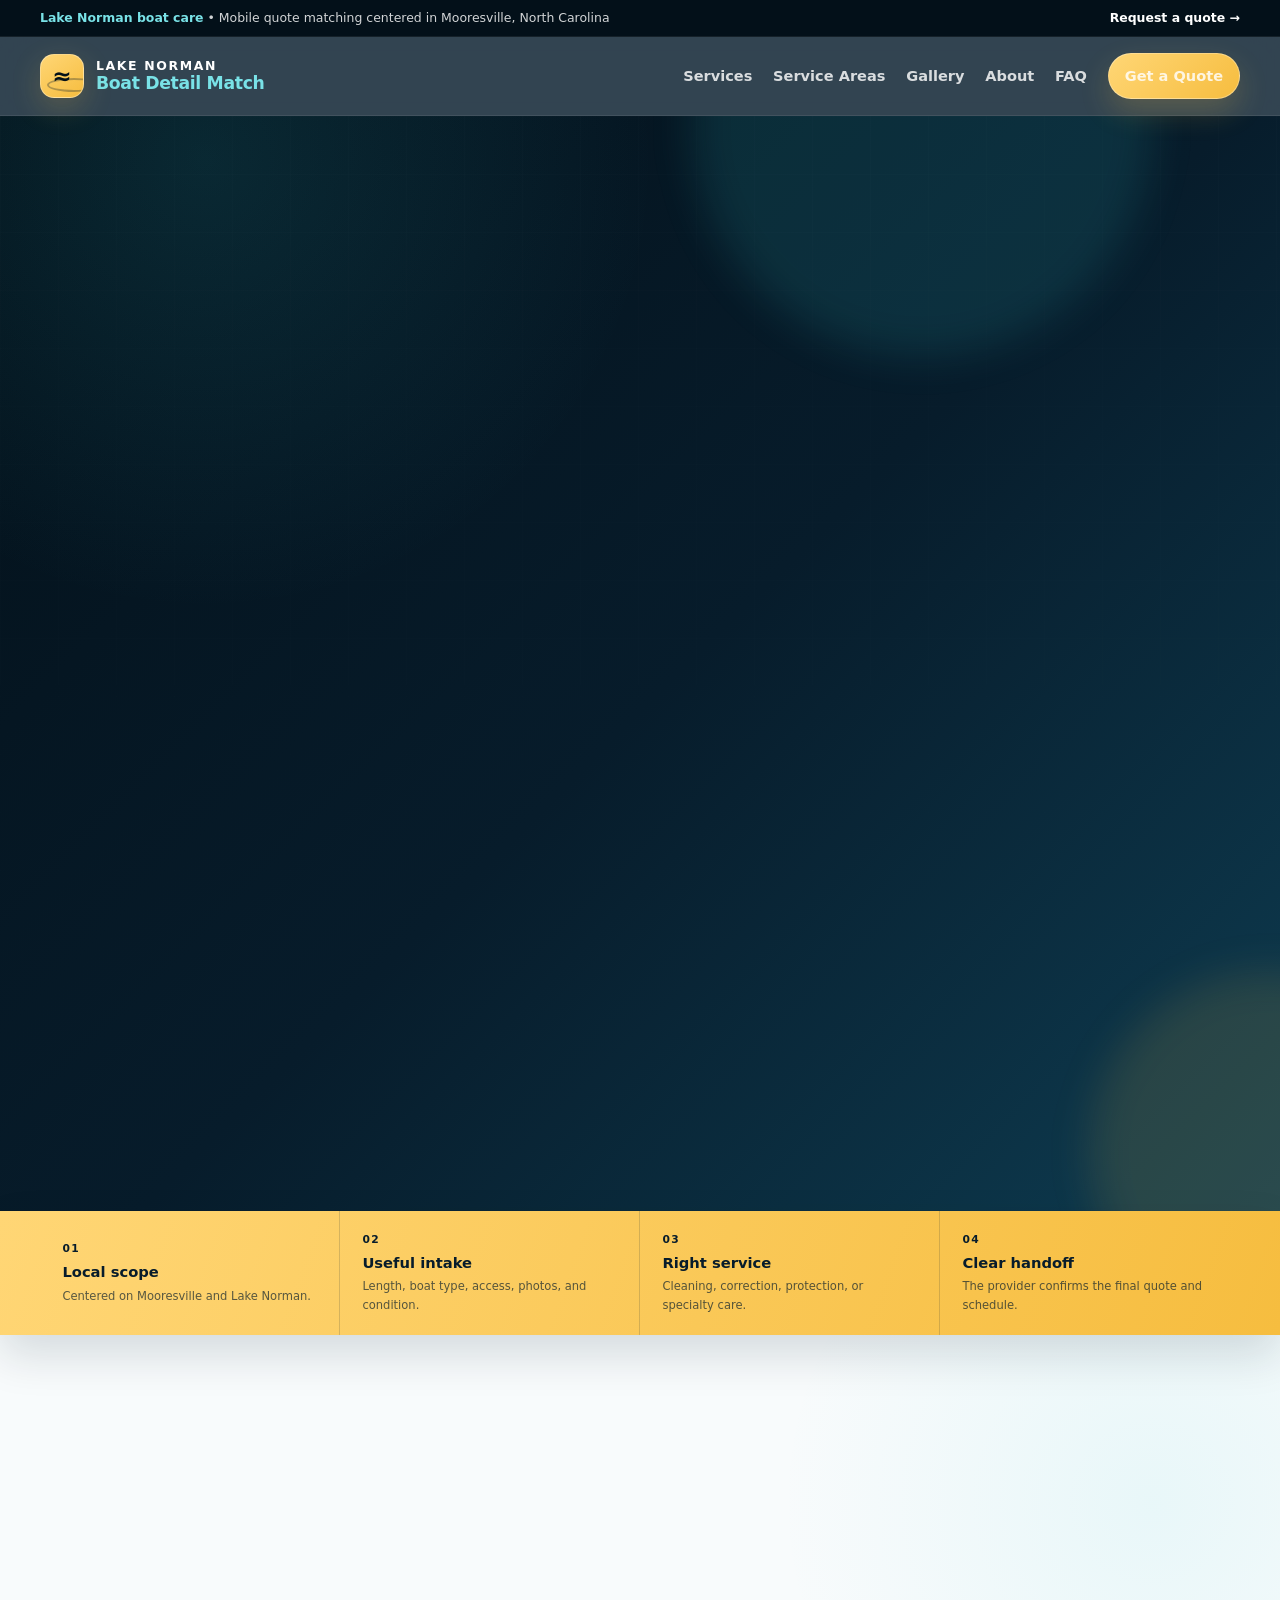
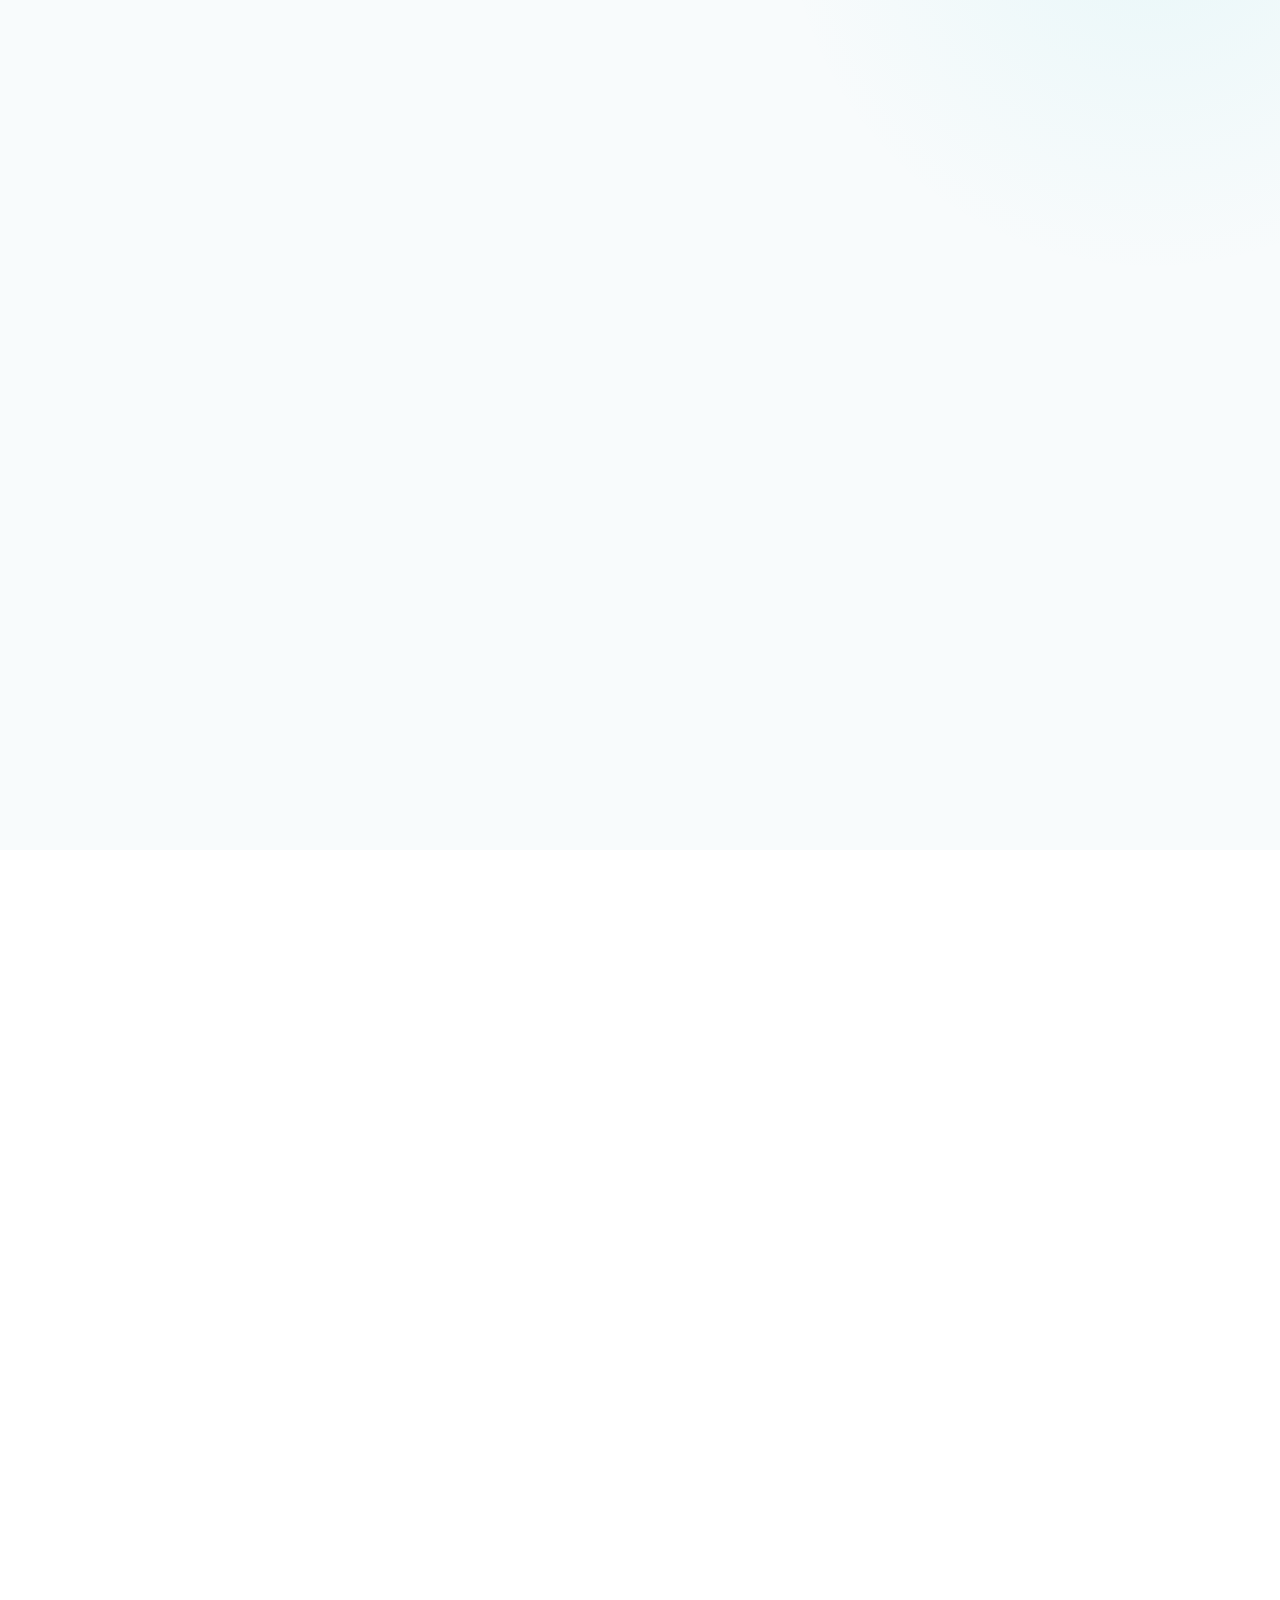
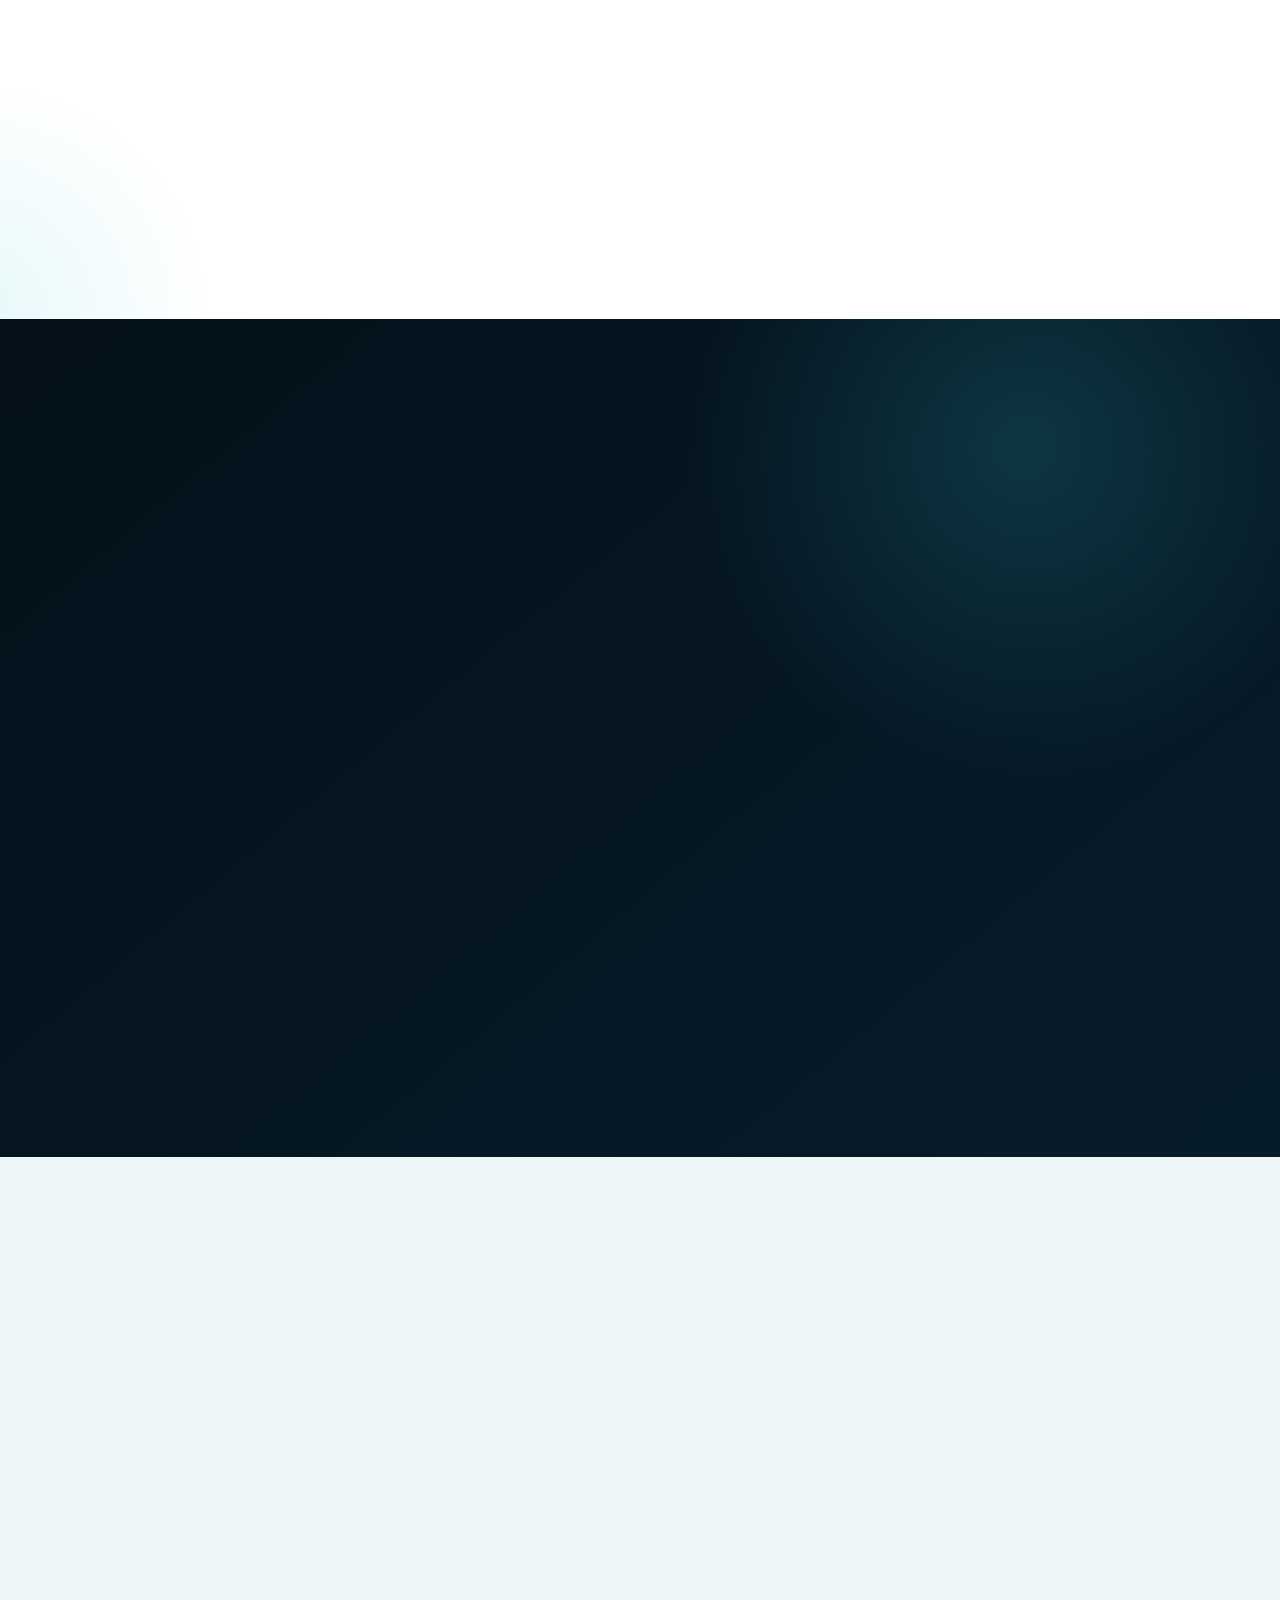
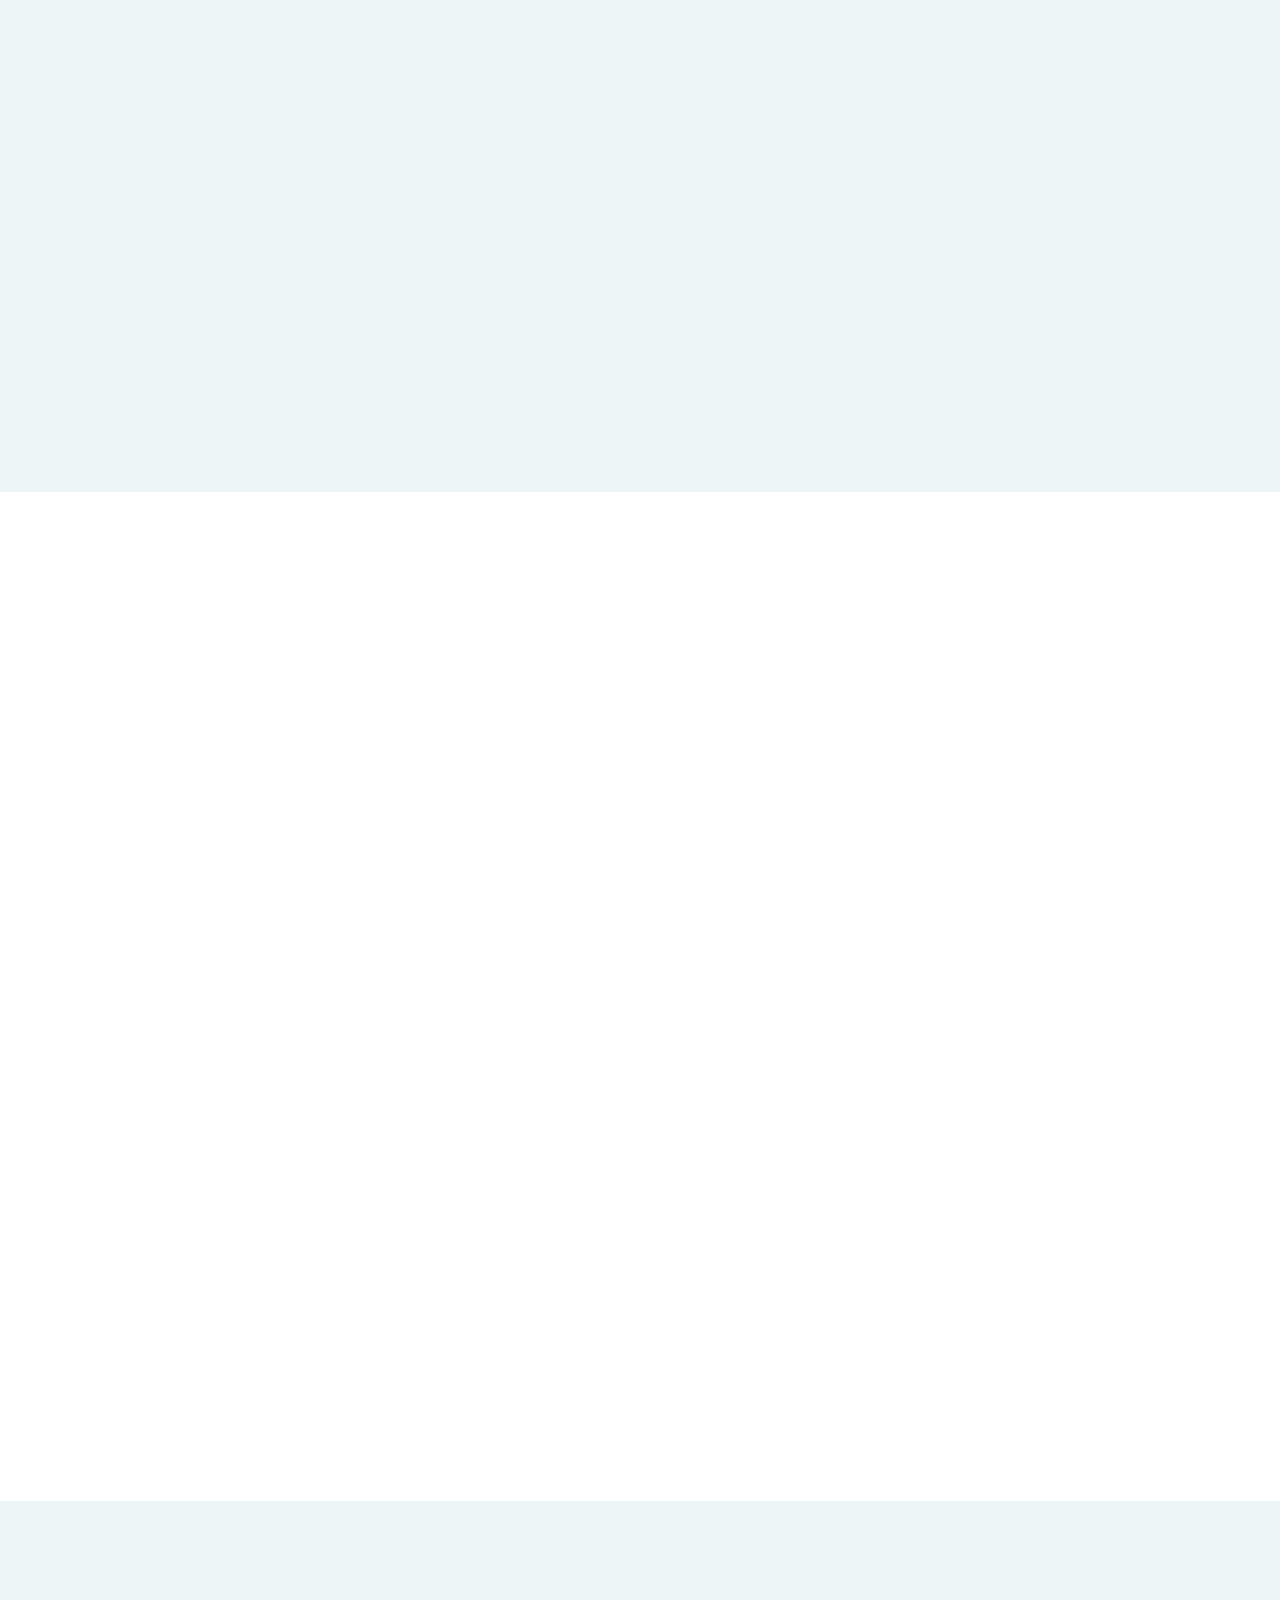
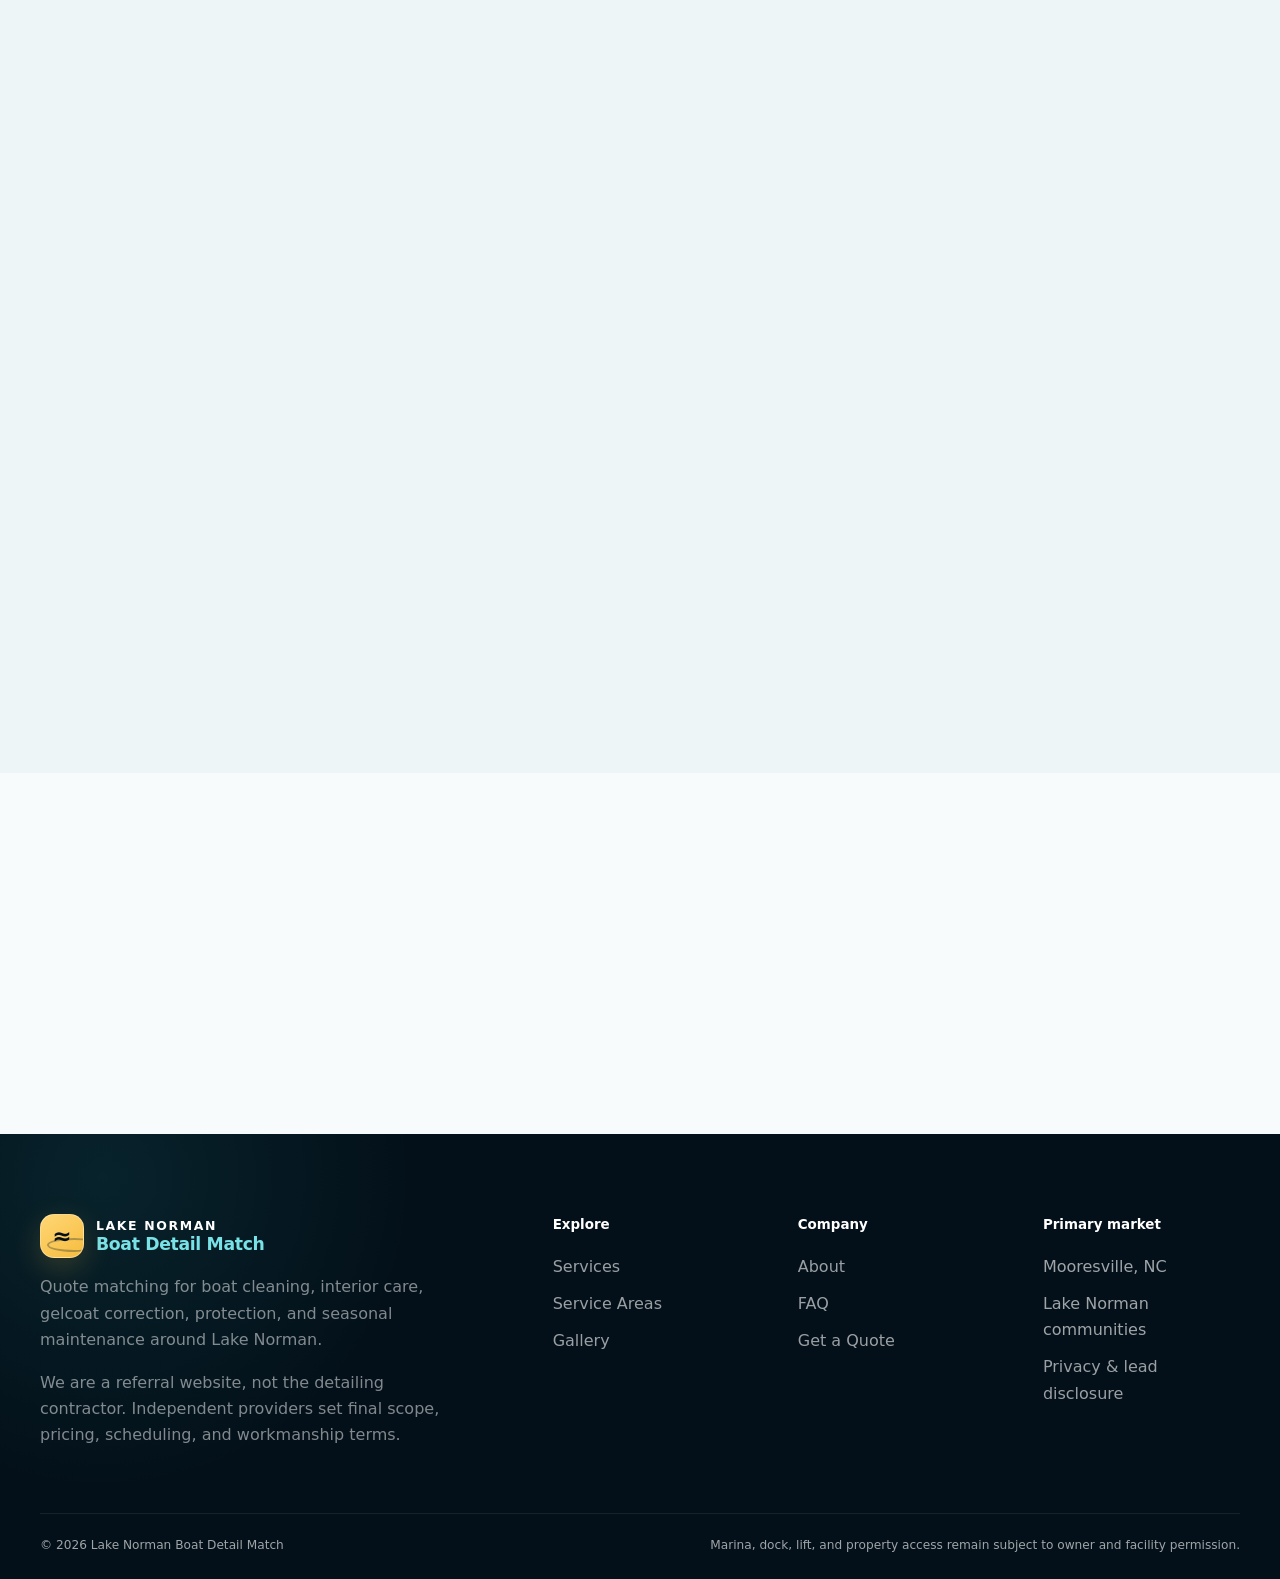
==== commit 2403f028: "Big Dumpy" ====
--- a/index.html
+++ b/index.html
@@ -3,17 +3,16 @@
 <head>
   <meta charset="utf-8">
   <meta name="viewport" content="width=device-width, initial-scale=1">
-  <title>Boat Detailing in Utah County | Mobile Cleaning & Restoration Quotes</title>
-  <meta name="description" content="Request a local quote for mobile boat detailing in Utah County, including washing, interior cleaning, oxidation removal, polishing, wax, and ceramic protection.">
+  <title>Lake Norman Boat Detailing in Mooresville, NC | Local Quotes</title>
+  <meta name="description" content="Request a Lake Norman boat detailing quote for mobile cleaning, mold and mildew removal, gelcoat correction, ceramic protection, pontoon care, and seasonal service near Mooresville, North Carolina.">
   <meta name="robots" content="index,follow">
   <link rel="canonical" href="https://www.example.com/">
-  <meta property="og:title" content="Boat Detailing in Utah County">
-  <meta property="og:description" content="Get matched with an available local boat-detailing provider.">
+  <meta property="og:title" content="Lake Norman Boat Detailing in Mooresville, NC | Local Quotes">
+  <meta property="og:description" content="Request a Lake Norman boat detailing quote for mobile cleaning, mold and mildew removal, gelcoat correction, ceramic protection, pontoon care, and seasonal service near Mooresville, North Carolina.">
   <meta property="og:type" content="website">
   <meta property="og:url" content="https://www.example.com/">
   <meta name="theme-color" content="#071c2b">
   <link rel="stylesheet" href="assets/css/styles.css">
-
   <script type="application/ld+json">
   {
     "@context": "https://schema.org",
@@ -22,25 +21,23 @@
         "@type": "WebSite",
         "@id": "https://www.example.com/#website",
         "url": "https://www.example.com/",
-        "name": "Utah Boat Detail Match"
+        "name": "Lake Norman Boat Detail Match"
       },
       {
         "@type": "Service",
         "@id": "https://www.example.com/#service",
-        "name": "Boat Detailing Quote Matching",
+        "name": "Lake Norman Boat Detailing Quote Matching",
         "serviceType": "Boat detailing quote referral",
         "areaServed": [
-          {"@type": "City", "name": "Provo"},
-          {"@type": "City", "name": "Orem"},
-          {"@type": "City", "name": "American Fork"},
-          {"@type": "City", "name": "Lehi"},
-          {"@type": "AdministrativeArea", "name": "Utah County"}
+          {"@type": "City", "name": "Mooresville"},
+          {"@type": "City", "name": "Cornelius"},
+          {"@type": "City", "name": "Davidson"},
+          {"@type": "City", "name": "Huntersville"},
+          {"@type": "City", "name": "Denver"},
+          {"@type": "City", "name": "Sherrills Ford"},
+          {"@type": "Place", "name": "Lake Norman"}
         ],
-        "provider": {
-          "@type": "Organization",
-          "name": "Utah Boat Detail Match",
-          "url": "https://www.example.com/"
-        }
+        "provider": {"@type": "Organization", "name": "Lake Norman Boat Detail Match", "url": "https://www.example.com/"}
       }
     ]
   }
@@ -50,27 +47,19 @@
   <a class="skip-link" href="#main-content">Skip to main content</a>
   <div class="announcement-bar">
     <div class="container announcement-inner">
-      <span><strong>Utah County boat care</strong> • Mobile quote matching for cleaning, correction, and protection</span>
+      <span><strong>Lake Norman boat care</strong> • Mobile quote matching centered in Mooresville, North Carolina</span>
       <a href="contact.html">Request a quote <span aria-hidden="true">→</span></a>
     </div>
   </div>
   <header class="site-header">
     <div class="container nav-wrap">
-      <a class="brand" href="index.html" aria-label="Utah Boat Detail Match home">
-        <span class="brand-mark brand-mark-wave" aria-hidden="true">
-          <span class="brand-wave">≈</span>
-        </span>
-        <span class="brand-copy">
-          <span class="brand-name">Boat Detail</span>
-          <strong>Match</strong>
-        </span>
+      <a class="brand" href="index.html" aria-label="Lake Norman Boat Detail Match home">
+        <span class="brand-mark brand-mark-wave" aria-hidden="true"><span class="brand-wave">≈</span></span>
+        <span class="brand-copy"><span class="brand-name">Lake Norman</span><strong>Boat Detail Match</strong></span>
       </a>
-
       <button class="menu-toggle" type="button" aria-expanded="false" aria-controls="primary-nav">
-        <span class="sr-only">Open navigation</span>
-        <span></span><span></span><span></span>
+        <span class="sr-only">Open navigation</span><span></span><span></span><span></span>
       </button>
-
       <nav id="primary-nav" class="primary-nav" aria-label="Primary navigation">
         <a href="services.html">Services</a>
         <a href="service-areas.html">Service Areas</a>
@@ -81,375 +70,144 @@
       </nav>
     </div>
   </header>
-
   <main id="main-content">
     <section class="hero hero-boat">
-      <div class="hero-grid-overlay" aria-hidden="true"></div>
-      <div class="hero-glow hero-glow-one" aria-hidden="true"></div>
-      <div class="hero-glow hero-glow-two" aria-hidden="true"></div>
-
+      <div class="hero-grid-overlay" aria-hidden="true"></div><div class="hero-glow hero-glow-one" aria-hidden="true"></div><div class="hero-glow hero-glow-two" aria-hidden="true"></div>
       <div class="container hero-grid">
         <div class="hero-content reveal">
-          <div class="hero-kicker">
-            <span class="status-dot" aria-hidden="true"></span>
-            Mobile boat care across Utah County
+          <div class="hero-kicker"><span class="status-dot" aria-hidden="true"></span> Mooresville-based Lake Norman quote matching</div>
+          <h1>Keep your boat <span class="text-gradient">Lake Norman ready.</span></h1>
+          <p class="hero-copy">Describe the boat once and request a local quote for mobile cleaning, interior restoration, oxidation correction, polishing, ceramic protection, pontoon care, or seasonal maintenance.</p>
+          <div class="button-row">
+            <a class="button button-large" href="contact.html">Request a detailing quote <span aria-hidden="true">→</span></a>
+            <a class="button button-secondary button-large" href="services.html">Compare services</a>
           </div>
-
-          <h1>Bring back the <span class="text-gradient">showroom shine.</span></h1>
-          <p class="hero-copy">
-            Request a clear, local quote for boat washing, interior detailing, oxidation correction, polishing, and surface protection.
-          </p>
-
-          <div class="button-row">
-            <a class="button button-large" href="contact.html">
-              Request a free quote
-              <span aria-hidden="true">→</span>
-            </a>
-            <a class="button button-secondary button-large" href="services.html">Explore services</a>
+          <div class="trust-chips" aria-label="Service advantages">
+            <span><i aria-hidden="true">✓</i> Dock, driveway, lift, or dry-storage requests</span>
+            <span><i aria-hidden="true">✓</i> Photo-based initial scope</span>
+            <span><i aria-hidden="true">✓</i> Pontoons, wake boats, bowriders, cruisers, and PWCs</span>
           </div>
-
-          <div class="trust-chips" aria-label="Service advantages">
-            <span><i aria-hidden="true">✓</i> Mobile options</span>
-            <span><i aria-hidden="true">✓</i> Photo-based estimates</span>
-            <span><i aria-hidden="true">✓</i> Local providers</span>
-          </div>
-
-          <p class="disclosure">
-            This demonstration site matches quote requests with independent detailers. The selected provider confirms final pricing, scheduling, insurance, and workmanship.
-          </p>
+          <p class="disclosure">Referral disclosure: this website is not the detailing contractor. Your request may be shared with a selected independent provider serving your location. Final access, price, scope, insurance, scheduling, and workmanship terms come from that provider.</p>
         </div>
-
-        <div class="hero-showcase reveal" aria-label="Boat-detailing service preview">
+        <div class="hero-showcase reveal" aria-label="Lake Norman boat-detailing service preview">
           <div class="showcase-glass">
-            <div class="showcase-header">
-              <div>
-                <span class="showcase-label">Detailing preview</span>
-                <strong>Ready for the water</strong>
-              </div>
-              <span class="availability-pill">Local matching</span>
+            <div class="showcase-header"><div><span class="showcase-label">Lake-day preparation</span><strong>Clean • correct • protect</strong></div><span class="availability-pill">Mooresville area</span></div>
+            <div class="boat-scene lake-norman-scene" aria-hidden="true">
+              <div class="scene-sun"></div><div class="scene-mountain mountain-one"></div><div class="scene-mountain mountain-two"></div>
+              <div class="boat-silhouette"><span class="boat-cabin"></span><span class="boat-hull"></span><span class="boat-trim"></span></div>
+              <div class="water-line water-line-one"></div><div class="water-line water-line-two"></div><div class="water-line water-line-three"></div>
             </div>
-
-            <div class="boat-scene" aria-hidden="true">
-              <div class="scene-sun"></div>
-              <div class="scene-mountain mountain-one"></div>
-              <div class="scene-mountain mountain-two"></div>
-              <div class="boat-silhouette">
-                <span class="boat-cabin"></span>
-                <span class="boat-hull"></span>
-                <span class="boat-trim"></span>
-              </div>
-              <div class="water-line water-line-one"></div>
-              <div class="water-line water-line-two"></div>
-              <div class="water-line water-line-three"></div>
-            </div>
-
             <div class="showcase-metrics">
-              <div>
-                <span>01</span>
-                <strong>Clean</strong>
-                <small>Interior and exterior</small>
-              </div>
-              <div>
-                <span>02</span>
-                <strong>Correct</strong>
-                <small>Oxidation and gloss</small>
-              </div>
-              <div>
-                <span>03</span>
-                <strong>Protect</strong>
-                <small>Wax, sealant, coating</small>
-              </div>
+              <div><span>01</span><strong>Interior</strong><small>Vinyl, carpet, storage</small></div>
+              <div><span>02</span><strong>Gelcoat</strong><small>Oxidation and gloss</small></div>
+              <div><span>03</span><strong>Protection</strong><small>Sealant or coating</small></div>
             </div>
           </div>
-
-          <div class="floating-card floating-card-top">
-            <span class="floating-icon">✦</span>
-            <div><strong>Premium finish</strong><small>Built around boat condition</small></div>
-          </div>
-
-          <div class="floating-card floating-card-bottom">
-            <span class="floating-icon">⌁</span>
-            <div><strong>Mobile convenience</strong><small>Driveway, storage, or approved marina</small></div>
-          </div>
+          <div class="floating-card floating-card-top"><span class="floating-icon">✦</span><div><strong>Lake-specific service</strong><small>UV, water spots, mildew, and seasonal buildup</small></div></div>
+          <div class="floating-card floating-card-bottom"><span class="floating-icon">⌁</span><div><strong>Mobile convenience</strong><small>Access subject to dock or marina approval</small></div></div>
         </div>
       </div>
     </section>
 
-    <section class="proof-band" aria-label="Main service benefits">
-      <div class="container proof-band-grid">
-        <div><span class="proof-number">01</span><strong>Condition-based quotes</strong><small>Scope the actual work before pricing.</small></div>
-        <div><span class="proof-number">02</span><strong>Local availability</strong><small>Match requests by service area and capacity.</small></div>
-        <div><span class="proof-number">03</span><strong>Faster decisions</strong><small>Collect useful boat details from the start.</small></div>
-        <div><span class="proof-number">04</span><strong>Clear next steps</strong><small>Move from inquiry to inspection or estimate.</small></div>
-      </div>
-    </section>
-
-    <section class="section services-section">
-      <div class="container">
-        <div class="section-heading heading-row reveal">
-          <div>
-            <p class="eyebrow">Detailing services</p>
-            <h2>Care for every stage of the boat’s finish.</h2>
-          </div>
-          <p>Build the quote around the boat’s material, condition, location, and desired outcome—not a generic package name.</p>
+    <section class="proof-band" aria-label="Main benefits"><div class="container proof-band-grid">
+      <div><span class="proof-number">01</span><strong>Local scope</strong><small>Centered on Mooresville and Lake Norman.</small></div>
+      <div><span class="proof-number">02</span><strong>Useful intake</strong><small>Length, boat type, access, photos, and condition.</small></div>
+      <div><span class="proof-number">03</span><strong>Right service</strong><small>Cleaning, correction, protection, or specialty care.</small></div>
+      <div><span class="proof-number">04</span><strong>Clear handoff</strong><small>The provider confirms the final quote and schedule.</small></div>
+    </div></section>
+
+    <section class="section services-section"><div class="container">
+      <div class="section-heading heading-row reveal"><div><p class="eyebrow">Popular Lake Norman services</p><h2>Start with what the boat actually needs.</h2></div><p>Local providers commonly separate routine cleaning from correction, restoration, bottom work, and longer-term protection. That distinction makes quotes more accurate.</p></div>
+      <div class="service-grid">
+        <article class="service-card feature-card reveal"><span class="card-icon">◌</span><span class="card-number">01</span><h3>Full mobile detail</h3><p>Exterior wash, dry, interior cleaning, compartments, glass, trim, and finish care based on boat condition.</p><a href="services.html#full-detail">Explore service <span>→</span></a></article>
+        <article class="service-card feature-card reveal"><span class="card-icon">◇</span><span class="card-number">02</span><h3>Interior & mildew care</h3><p>Vinyl cleaning and conditioning, carpet or floor cleaning, cubbies, cupholders, under-seat areas, stains, mold, and mildew.</p><a href="services.html#interior">Explore service <span>→</span></a></article>
+        <article class="service-card feature-card reveal"><span class="card-icon">✦</span><span class="card-number">03</span><h3>Gelcoat correction</h3><p>Inspection, water-spot removal, compounding, polishing, wet sanding when appropriate, and oxidation restoration.</p><a href="services.html#correction">Explore service <span>→</span></a></article>
+        <article class="service-card feature-card reveal"><span class="card-icon">⬡</span><span class="card-number">04</span><h3>Ceramic or sealant</h3><p>Surface preparation followed by a provider-recommended marine sealant or coating for easier upkeep and UV exposure management.</p><a href="services.html#protection">Explore service <span>→</span></a></article>
+        <article class="service-card feature-card reveal"><span class="card-icon">≈</span><span class="card-number">05</span><h3>Pontoon & bottom cleaning</h3><p>Waterline buildup, pontoon-tube brightening, algae, scum, and hull-bottom cleaning when lift access and safe work conditions are available.</p><a href="services.html#bottom">Explore service <span>→</span></a></article>
+        <article class="service-card feature-card reveal"><span class="card-icon">↗</span><span class="card-number">06</span><h3>Seasonal & pre-sale detail</h3><p>Spring opening, mid-season maintenance, fall cleanup, storage preparation, or cosmetic preparation before listing the boat.</p><a href="services.html#seasonal">Explore service <span>→</span></a></article>
+      </div>
+    </div></section>
+
+    <section class="section transformation-section"><div class="container transformation-grid">
+      <div class="transformation-copy reveal"><p class="eyebrow">Lake Norman wear patterns</p><h2>Sun, moisture, water spots, mildew, and seasonal buildup add up.</h2><p>Lake Norman detailers repeatedly emphasize gelcoat oxidation, interior mold and mildew, mineral water spots, algae and waterline buildup, and the need for mobile dock-side convenience.</p><ul class="check-list"><li>Use real before-and-after photography from matching angles</li><li>Separate cosmetic cleaning from material correction</li><li>Set realistic expectations for older gelcoat and stained vinyl</li></ul><a class="text-link" href="gallery.html">See the project-gallery framework <span>→</span></a></div>
+      <div class="before-after-panel reveal" aria-label="Before and after placeholders"><div class="before-after-card before-card"><span class="image-label">Before</span><div class="surface-texture"></div><strong>Lake-season buildup</strong><small>Water spots • oxidation • mildew • stained surfaces</small></div><div class="before-after-divider"><span>→</span></div><div class="before-after-card after-card"><span class="image-label">After</span><div class="surface-shine"></div><strong>Restored presentation</strong><small>Cleaned interior • corrected gloss • protected finish</small></div></div>
+    </div></section>
+
+    <section class="section process-section"><div class="container">
+      <div class="section-heading centered reveal"><p class="eyebrow">Quote process</p><h2>Give the provider enough information to quote intelligently.</h2></div>
+      <div class="process-grid">
+        <article class="process-card reveal"><span class="process-step">01</span><div class="process-icon">⌁</div><h3>Describe the boat</h3><p>Choose pontoon, wake or ski boat, bowrider, cruiser, fishing boat, jet ski, or another vessel and add its length.</p></article>
+        <article class="process-card reveal"><span class="process-step">02</span><div class="process-icon">▣</div><h3>Show the condition</h3><p>Add wide photos and close-ups of oxidation, mildew, water spots, stains, the waterline, and any damaged areas.</p></article>
+        <article class="process-card reveal"><span class="process-step">03</span><div class="process-icon">→</div><h3>Confirm access and scope</h3><p>The selected provider verifies marina or property access, utilities, lift requirements, final pricing, and timing.</p></article>
+      </div>
+    </div></section>
+
+    <section class="section quote-factors-section"><div class="container quote-factors-grid">
+      <div class="quote-factors-visual reveal"><div class="depth-card depth-card-back"></div><div class="depth-card depth-card-middle"></div><div class="depth-card depth-card-front"><span class="depth-label">Lake Norman quote factors</span><strong>Every boat and access point is different.</strong><div class="factor-bars"><span style="--bar: 88%"></span><span style="--bar: 72%"></span><span style="--bar: 58%"></span><span style="--bar: 79%"></span></div><small>Length • boat type • condition • access • service level</small></div></div>
+      <div class="quote-factors-copy reveal"><p class="eyebrow">Transparent estimates</p><h2>What changes the final price?</h2><p>Lake Norman businesses commonly use per-foot pricing for standard details, but correction, bottom cleaning, coating preparation, difficult access, and heavy mildew require custom assessment.</p><div class="factor-list">
+        <div><span>01</span><p><strong>Length and vessel type</strong><small>A tritoon, wake boat, cruiser, and PWC present different surfaces and labor.</small></p></div>
+        <div><span>02</span><p><strong>Condition and correction</strong><small>Routine washing is different from stain removal, compounding, wet sanding, or restoration.</small></p></div>
+        <div><span>03</span><p><strong>Dock, marina, lift, or driveway access</strong><small>Water, power, shade, work space, marina rules, and hauling affect the plan.</small></p></div>
+        <div><span>04</span><p><strong>Protection selected</strong><small>Maintenance sealants and multi-step ceramic coatings require different preparation.</small></p></div>
+      </div></div>
+    </div></section>
+
+    <section class="section area-section"><div class="container">
+      <div class="section-heading heading-row reveal"><div><p class="eyebrow">Lake Norman coverage</p><h2>Mooresville first, with requests across the lake.</h2></div><p>Lake Norman’s communities, private docks, marinas, and storage locations are spread across a large shoreline. Availability depends on the provider, boat location, and facility rules.</p></div>
+      <div class="area-showcase"><div class="area-map lake-norman-map reveal" aria-hidden="true"><div class="map-grid"></div><span class="map-pin pin-one"></span><span class="map-pin pin-two"></span><span class="map-pin pin-three"></span><span class="map-pin pin-four"></span><div class="map-label">Lake Norman • NC</div></div>
+        <div class="area-list reveal">
+          <a href="service-areas.html#mooresville"><span>Mooresville</span><small>Core market, docks, marinas, storage, and driveways</small><b>→</b></a>
+          <a href="service-areas.html#south-lake"><span>Cornelius, Davidson & Huntersville</span><small>Southern Lake Norman requests</small><b>→</b></a>
+          <a href="service-areas.html#west-lake"><span>Denver, Westport & Sherrills Ford</span><small>Western shoreline requests</small><b>→</b></a>
+          <a href="service-areas.html#north-lake"><span>Troutman, Terrell & north-lake areas</span><small>Availability and travel confirmed per request</small><b>→</b></a>
         </div>
-
-        <div class="service-grid">
-          <article class="service-card feature-card reveal">
-            <span class="card-icon" aria-hidden="true">◌</span>
-            <span class="card-number">01</span>
-            <h3>Maintenance wash</h3>
-            <p>Routine exterior cleaning, glass, compartments, and finish-safe drying.</p>
-            <a href="services.html">View service <span aria-hidden="true">→</span></a>
-          </article>
-
-          <article class="service-card feature-card reveal">
-            <span class="card-icon" aria-hidden="true">◇</span>
-            <span class="card-number">02</span>
-            <h3>Interior detailing</h3>
-            <p>Vinyl, carpet, storage compartments, stain treatment, and odor reduction.</p>
-            <a href="services.html">View service <span aria-hidden="true">→</span></a>
-          </article>
-
-          <article class="service-card feature-card reveal">
-            <span class="card-icon" aria-hidden="true">✦</span>
-            <span class="card-number">03</span>
-            <h3>Oxidation correction</h3>
-            <p>Condition inspection, compounding, polishing, and gel-coat gloss restoration.</p>
-            <a href="services.html">View service <span aria-hidden="true">→</span></a>
-          </article>
-
-          <article class="service-card feature-card reveal">
-            <span class="card-icon" aria-hidden="true">◈</span>
-            <span class="card-number">04</span>
-            <h3>Wax and sealant</h3>
-            <p>Finish preparation followed by practical short- or medium-term protection.</p>
-            <a href="services.html">View service <span aria-hidden="true">→</span></a>
-          </article>
-
-          <article class="service-card feature-card reveal">
-            <span class="card-icon" aria-hidden="true">⬡</span>
-            <span class="card-number">05</span>
-            <h3>Ceramic protection</h3>
-            <p>Surface preparation and longer-lasting coating for suitable boat materials.</p>
-            <a href="services.html">View service <span aria-hidden="true">→</span></a>
-          </article>
-
-          <article class="service-card feature-card reveal">
-            <span class="card-icon" aria-hidden="true">↗</span>
-            <span class="card-number">06</span>
-            <h3>Pre-sale preparation</h3>
-            <p>Prioritized cosmetic improvement for cleaner photos and stronger presentation.</p>
-            <a href="services.html">View service <span aria-hidden="true">→</span></a>
-          </article>
-        </div>
-      </div>
-    </section>
-
-    <section class="section transformation-section">
-      <div class="container transformation-grid">
-        <div class="transformation-copy reveal">
-          <p class="eyebrow">Visible transformation</p>
-          <h2>From weathered and tired to clean and protected.</h2>
-          <p>Real project photography will eventually replace these visual placeholders. The layout is already built to showcase matching before-and-after images.</p>
-          <ul class="check-list">
-            <li>Match camera angle and lighting</li>
-            <li>Show close-up finish correction</li>
-            <li>Explain the process and realistic outcome</li>
-          </ul>
-          <a class="text-link" href="gallery.html">Open the gallery framework <span aria-hidden="true">→</span></a>
-        </div>
-
-        <div class="before-after-panel reveal" aria-label="Before and after image placeholders">
-          <div class="before-after-card before-card">
-            <span class="image-label">Before</span>
-            <div class="surface-texture"></div>
-            <strong>Oxidized finish</strong>
-            <small>Flat gloss • water spots • surface contamination</small>
-          </div>
-          <div class="before-after-divider"><span>→</span></div>
-          <div class="before-after-card after-card">
-            <span class="image-label">After</span>
-            <div class="surface-shine"></div>
-            <strong>Restored presentation</strong>
-            <small>Improved clarity • corrected finish • added protection</small>
-          </div>
-        </div>
-      </div>
-    </section>
-
-    <section class="section process-section">
-      <div class="container">
-        <div class="section-heading centered reveal">
-          <p class="eyebrow">Simple quote process</p>
-          <h2>Useful information in. Clear next steps out.</h2>
-        </div>
-
-        <div class="process-grid">
-          <article class="process-card reveal">
-            <span class="process-step">01</span>
-            <div class="process-icon">⌁</div>
-            <h3>Describe the boat</h3>
-            <p>Share length, type, location, condition, and the service you are considering.</p>
-          </article>
-          <article class="process-card reveal">
-            <span class="process-step">02</span>
-            <div class="process-icon">▣</div>
-            <h3>Add useful photos</h3>
-            <p>Wide views and close-ups help identify oxidation, stains, and access requirements.</p>
-          </article>
-          <article class="process-card reveal">
-            <span class="process-step">03</span>
-            <div class="process-icon">→</div>
-            <h3>Confirm the scope</h3>
-            <p>An available provider reviews the request and confirms inspection, pricing, and timing.</p>
-          </article>
-        </div>
-      </div>
-    </section>
-
-    <section class="section quote-factors-section">
-      <div class="container quote-factors-grid">
-        <div class="quote-factors-visual reveal">
-          <div class="depth-card depth-card-back"></div>
-          <div class="depth-card depth-card-middle"></div>
-          <div class="depth-card depth-card-front">
-            <span class="depth-label">Quote factors</span>
-            <strong>Every boat is different.</strong>
-            <div class="factor-bars">
-              <span style="--bar: 88%"></span>
-              <span style="--bar: 72%"></span>
-              <span style="--bar: 58%"></span>
-              <span style="--bar: 79%"></span>
-            </div>
-            <small>Length • condition • correction • access</small>
-          </div>
-        </div>
-
-        <div class="quote-factors-copy reveal">
-          <p class="eyebrow">Transparent estimates</p>
-          <h2>What changes a boat-detailing quote?</h2>
-          <p>A professional estimate should account for the real work rather than relying on an unsupported flat price.</p>
-          <div class="factor-list">
-            <div><span>01</span><p><strong>Boat size and type</strong><small>Length, layout, towers, compartments, and surface area.</small></p></div>
-            <div><span>02</span><p><strong>Current condition</strong><small>Maintenance cleaning is different from correction or restoration.</small></p></div>
-            <div><span>03</span><p><strong>Location and access</strong><small>Travel, water, power, marina rules, and working space.</small></p></div>
-            <div><span>04</span><p><strong>Desired protection</strong><small>Wax, sealant, or coating each requires different preparation.</small></p></div>
-          </div>
-        </div>
-      </div>
-    </section>
-
-    <section class="section area-section">
-      <div class="container">
-        <div class="section-heading heading-row reveal">
-          <div>
-            <p class="eyebrow">Service-area framework</p>
-            <h2>Local coverage without thin city pages.</h2>
-          </div>
-          <p>Only publish dedicated regional pages when they include real availability, logistics, project proof, and useful local information.</p>
-        </div>
-
-        <div class="area-showcase">
-          <div class="area-map reveal" aria-hidden="true">
-            <div class="map-grid"></div>
-            <span class="map-pin pin-one"></span>
-            <span class="map-pin pin-two"></span>
-            <span class="map-pin pin-three"></span>
-            <span class="map-pin pin-four"></span>
-            <div class="map-label">Utah County</div>
-          </div>
-
-          <div class="area-list reveal">
-            <a href="service-areas.html"><span>Provo & Orem</span><small>Central Utah County</small><b>→</b></a>
-            <a href="service-areas.html"><span>American Fork & Lehi</span><small>Northern Utah County</small><b>→</b></a>
-            <a href="service-areas.html"><span>Utah Lake communities</span><small>Storage and launch areas</small><b>→</b></a>
-            <a href="service-areas.html"><span>Travel requests</span><small>Subject to provider availability</small><b>→</b></a>
-          </div>
-        </div>
-      </div>
-    </section>
-
-    <section class="section faq-preview-section">
-      <div class="container faq-preview-grid">
-        <div class="section-heading reveal">
-          <p class="eyebrow">Questions before the quote</p>
-          <h2>Set clear expectations early.</h2>
-          <p>Use the full FAQ page for customer questions, preparation instructions, and service limitations.</p>
-          <a class="button button-dark" href="faq.html">View all questions</a>
-        </div>
-
-        <div class="faq-list reveal">
-          <details>
-            <summary>How much does boat detailing cost?</summary>
-            <p>Pricing depends on boat size, condition, service scope, access, and the preparation required for the chosen protection.</p>
-          </details>
-          <details>
-            <summary>Can service happen at a driveway or marina?</summary>
-            <p>Many providers offer mobile work where access and local rules permit it. Confirm water, power, environmental, and marina requirements.</p>
-          </details>
-          <details>
-            <summary>Can polishing remove oxidation?</summary>
-            <p>Light oxidation may improve with polishing. Heavier oxidation can require compounding, wet sanding, or more extensive restoration.</p>
-          </details>
-        </div>
-      </div>
-    </section>
-
-    <section class="final-cta-section">
-      <div class="container final-cta reveal">
-        <div>
-          <p class="eyebrow">Ready to scope the work?</p>
-          <h2>Start with the boat, the condition, and a few clear photos.</h2>
-        </div>
-        <div class="final-cta-actions">
-          <a class="button button-large" href="contact.html">Request a quote <span aria-hidden="true">→</span></a>
-          <a class="button button-secondary button-large" href="tel:+18015550199">Call (801) 555-0199</a>
-        </div>
-      </div>
-    </section>
+      </div>
+    </div></section>
+
+    <section class="section faq-preview-section"><div class="container faq-preview-grid">
+      <div class="section-heading reveal"><p class="eyebrow">Before requesting a quote</p><h2>Set the access and outcome expectations early.</h2><p>Mobile does not mean every service can happen in every location. Bottom work, acid washing, wet sanding, and coating installation may require specific access, weather, lift, or facility conditions.</p><a class="button button-dark" href="faq.html">View all questions</a></div>
+      <div class="faq-list reveal">
+        <details><summary>Can detailing happen at my Lake Norman dock or marina?</summary><p>Often, but the provider must confirm permission, insurance requirements, utilities, work space, environmental rules, and whether the requested process is allowed at that location.</p></details>
+        <details><summary>Can a chalky or faded boat be restored?</summary><p>Many boats improve through staged compounding and polishing; severe oxidation may require wet sanding, gelcoat repair, repainting, or a test spot before a result can be promised.</p></details>
+        <details><summary>What photos produce a better quote?</summary><p>Send both sides, bow, stern, interior overview, upholstery, floor or carpet, waterline, pontoon tubes or hull bottom if visible, and close-ups of the worst oxidation, stains, mold, scratches, or water spots.</p></details>
+      </div>
+    </div></section>
+
+    <section class="final-cta-section"><div class="container final-cta reveal"><div><p class="eyebrow">Ready to scope the boat?</p><h2>Start with the vessel, its Mooresville-area location, and a few honest photos.</h2></div><div class="final-cta-actions"><a class="button button-large" href="contact.html">Request a local quote <span>→</span></a><a class="button button-secondary button-large" href="services.html">Review services</a></div></div></section>
   </main>
-
-  <div class="mobile-cta" aria-label="Mobile quick actions">
-    <a href="tel:+18015550199">Call</a>
-    <a href="contact.html">Get quote</a>
-  </div>
-
+  <div class="mobile-cta" aria-label="Mobile quick actions"><a href="services.html">Services</a><a href="contact.html">Get quote</a></div>
   <footer class="site-footer">
     <div class="container footer-top">
       <div class="footer-intro">
         <a class="brand footer-brand" href="index.html">
           <span class="brand-mark brand-mark-wave" aria-hidden="true"><span class="brand-wave">≈</span></span>
-          <span class="brand-copy"><span class="brand-name">Boat Detail</span><strong>Match</strong></span>
+          <span class="brand-copy"><span class="brand-name">Lake Norman</span><strong>Boat Detail Match</strong></span>
         </a>
-        <p>A polished demonstration website for local boat-detailing lead generation and customer quote matching.</p>
-      </div>
-
+        <p>Quote matching for boat cleaning, interior care, gelcoat correction, protection, and seasonal maintenance around Lake Norman.</p>
+        <p class="footer-disclosure">We are a referral website, not the detailing contractor. Independent providers set final scope, pricing, scheduling, and workmanship terms.</p>
+      </div>
       <div class="footer-column">
         <strong>Explore</strong>
         <a href="services.html">Services</a>
         <a href="service-areas.html">Service Areas</a>
         <a href="gallery.html">Gallery</a>
       </div>
-
       <div class="footer-column">
         <strong>Company</strong>
         <a href="about.html">About</a>
         <a href="faq.html">FAQ</a>
         <a href="contact.html">Get a Quote</a>
       </div>
-
       <div class="footer-column">
-        <strong>Details</strong>
-        <a href="privacy.html">Privacy</a>
-        <span>Utah County, Utah</span>
-        <a href="tel:+18015550199">(801) 555-0199</a>
-      </div>
-    </div>
-
+        <strong>Primary market</strong>
+        <span>Mooresville, NC</span>
+        <span>Lake Norman communities</span>
+        <a href="privacy.html">Privacy & lead disclosure</a>
+      </div>
+    </div>
     <div class="container footer-bottom">
-      <span>© <span data-current-year></span> Utah Boat Detail Match</span>
-      <span>Independent providers set final scope, schedule, and pricing.</span>
+      <span>© <span data-current-year></span> Lake Norman Boat Detail Match</span>
+      <span>Marina, dock, lift, and property access remain subject to owner and facility permission.</span>
     </div>
   </footer>
   <script src="assets/js/main.js" defer></script>
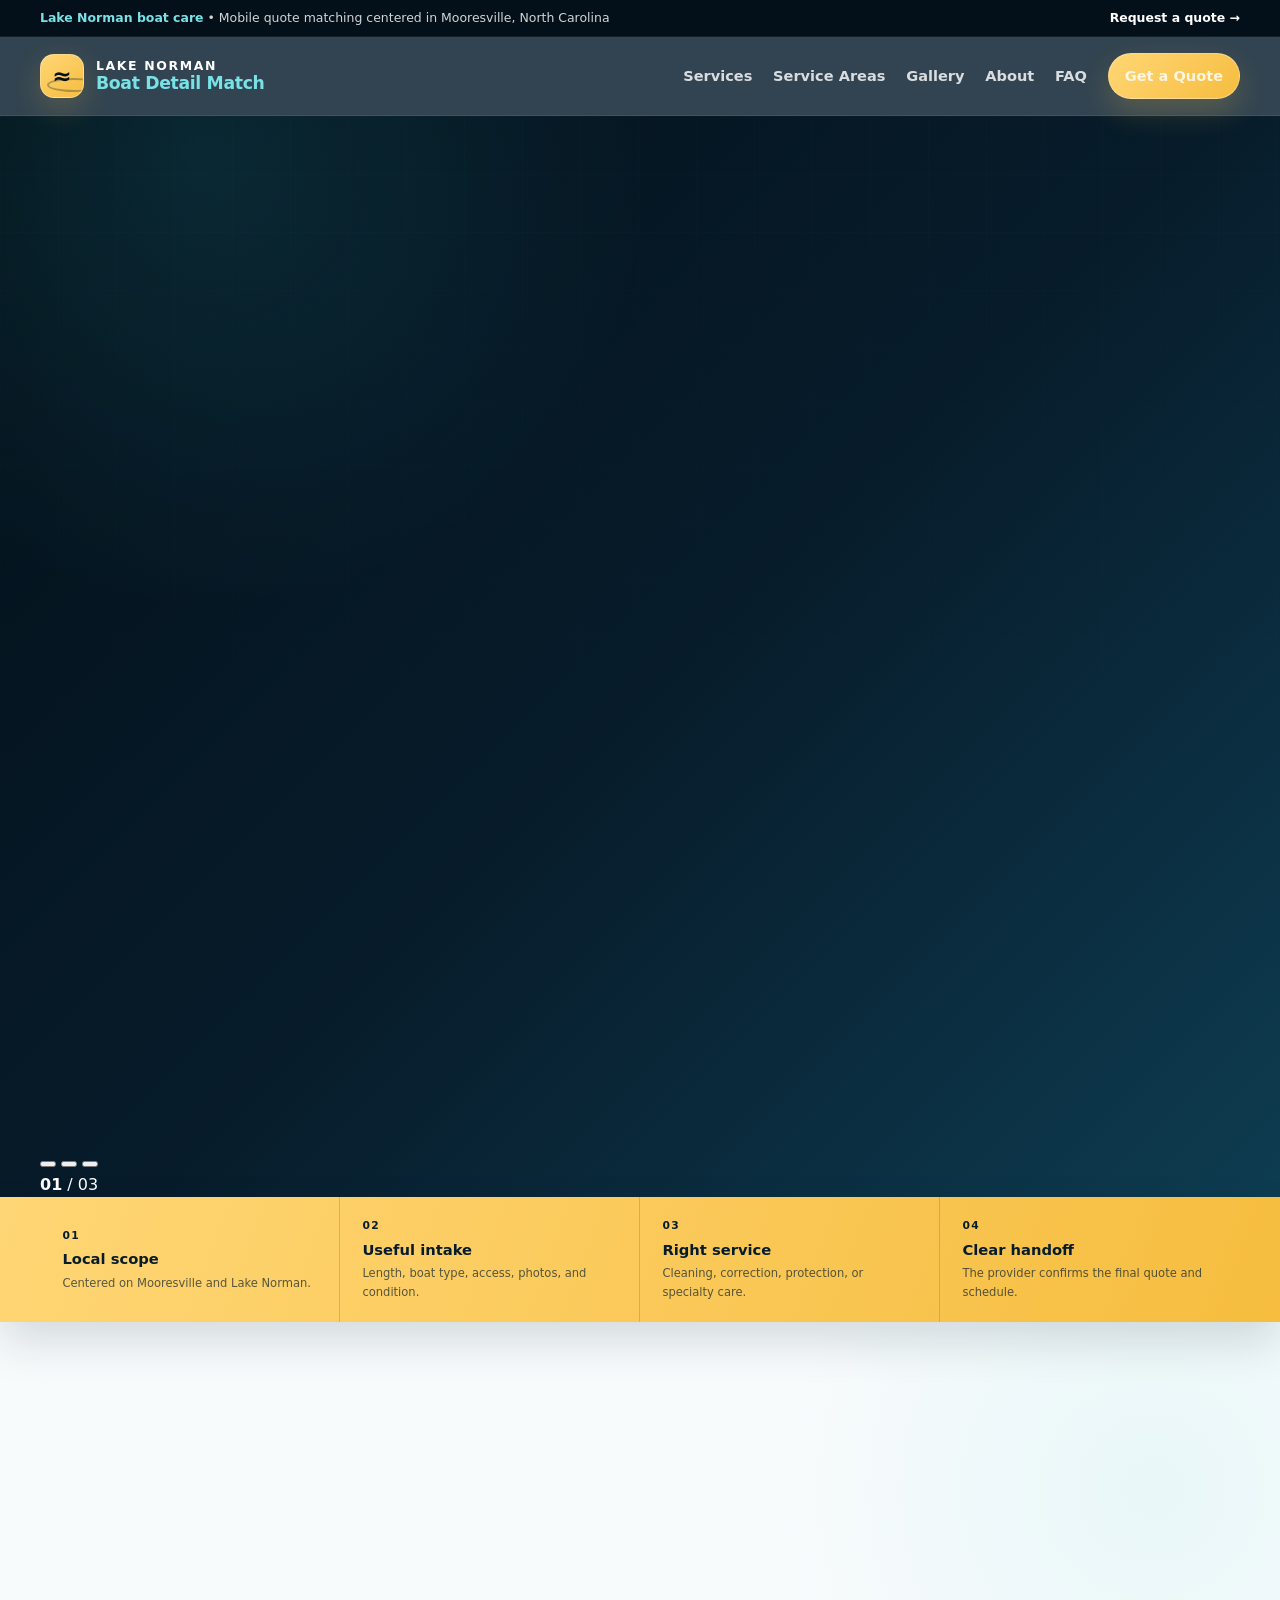
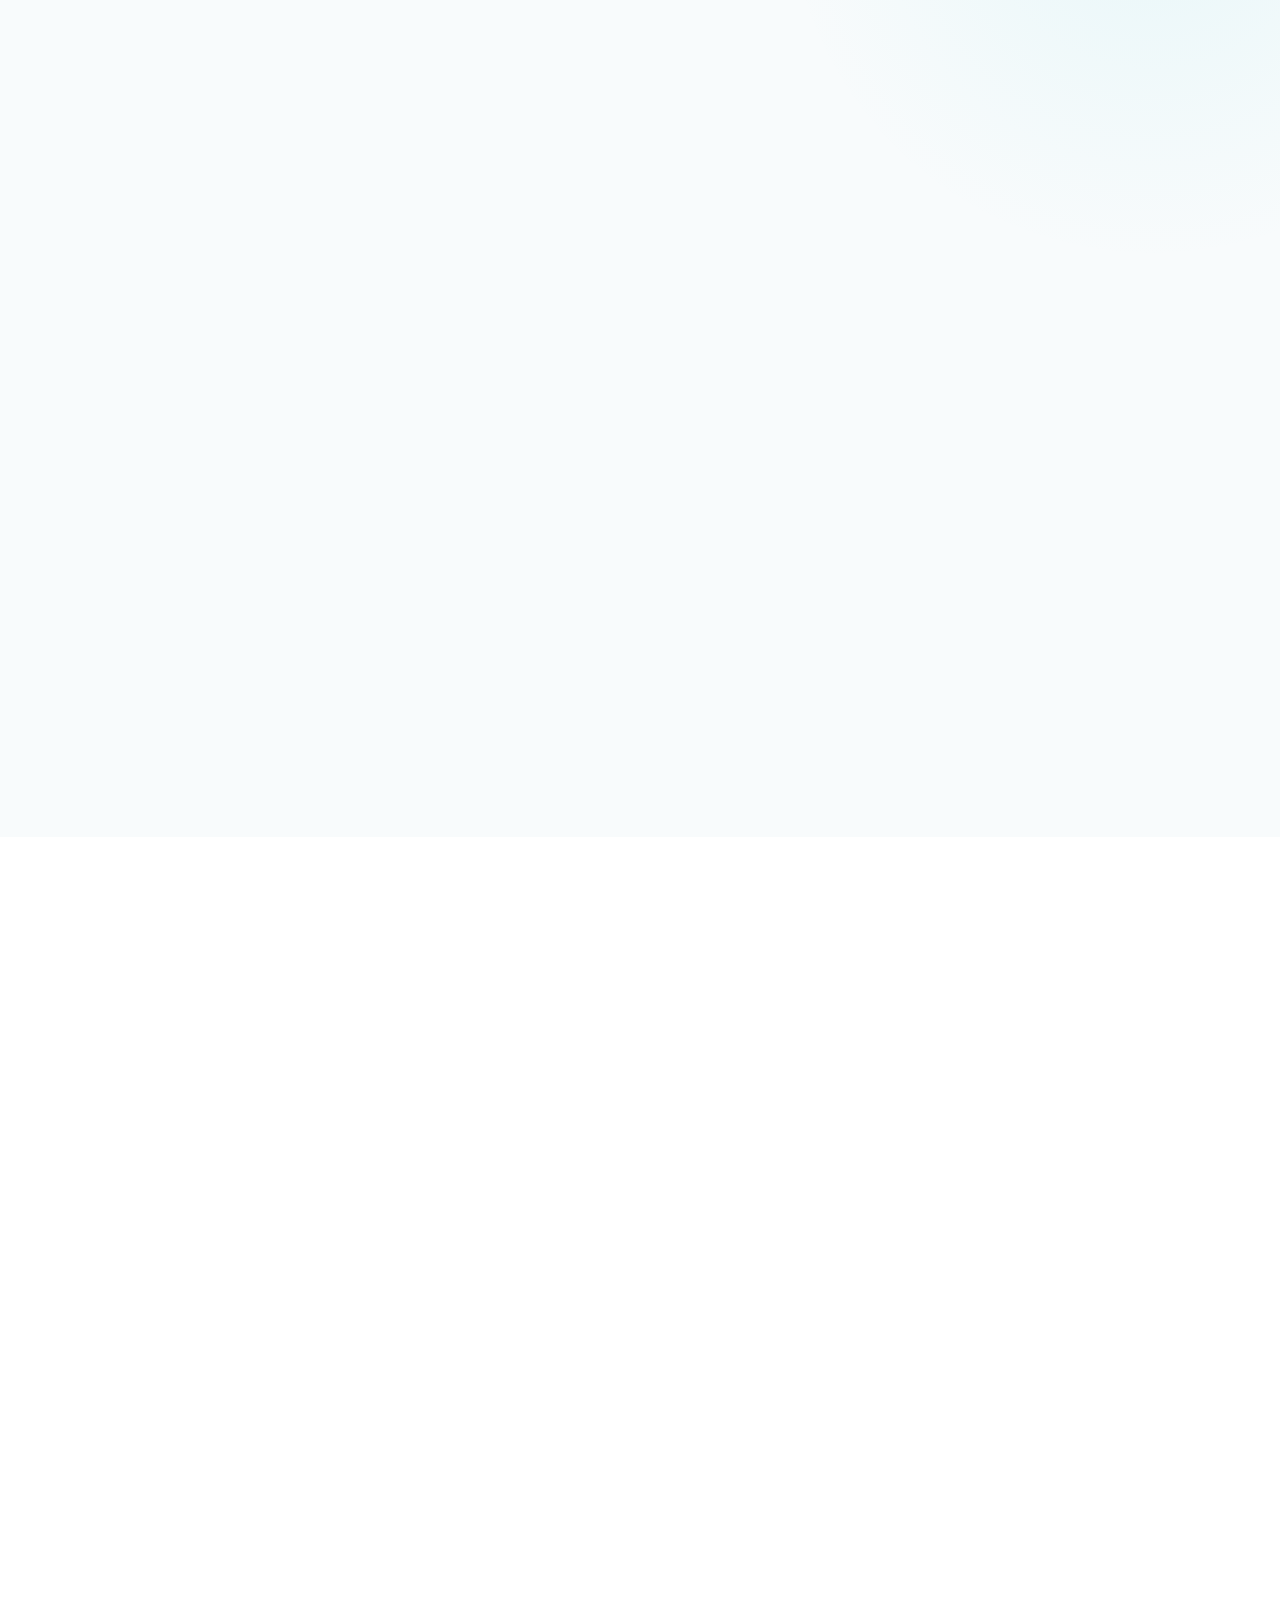
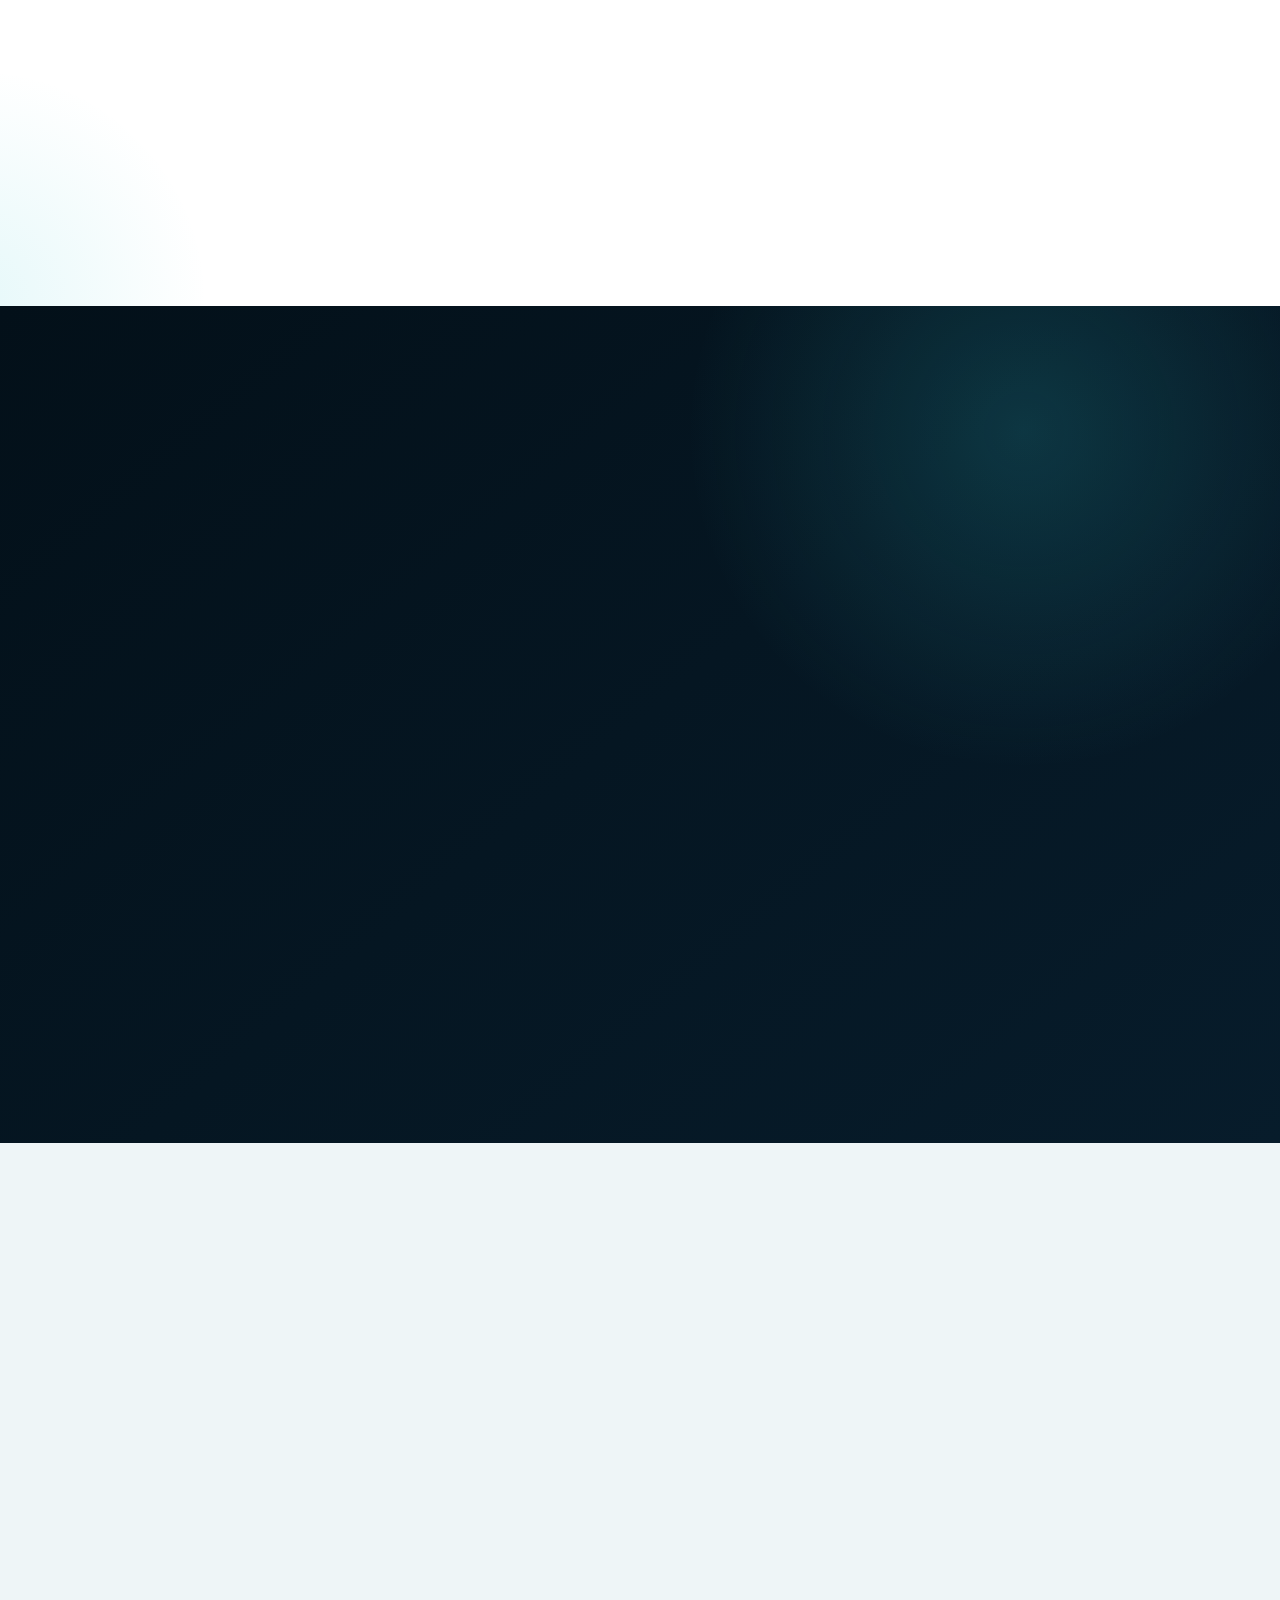
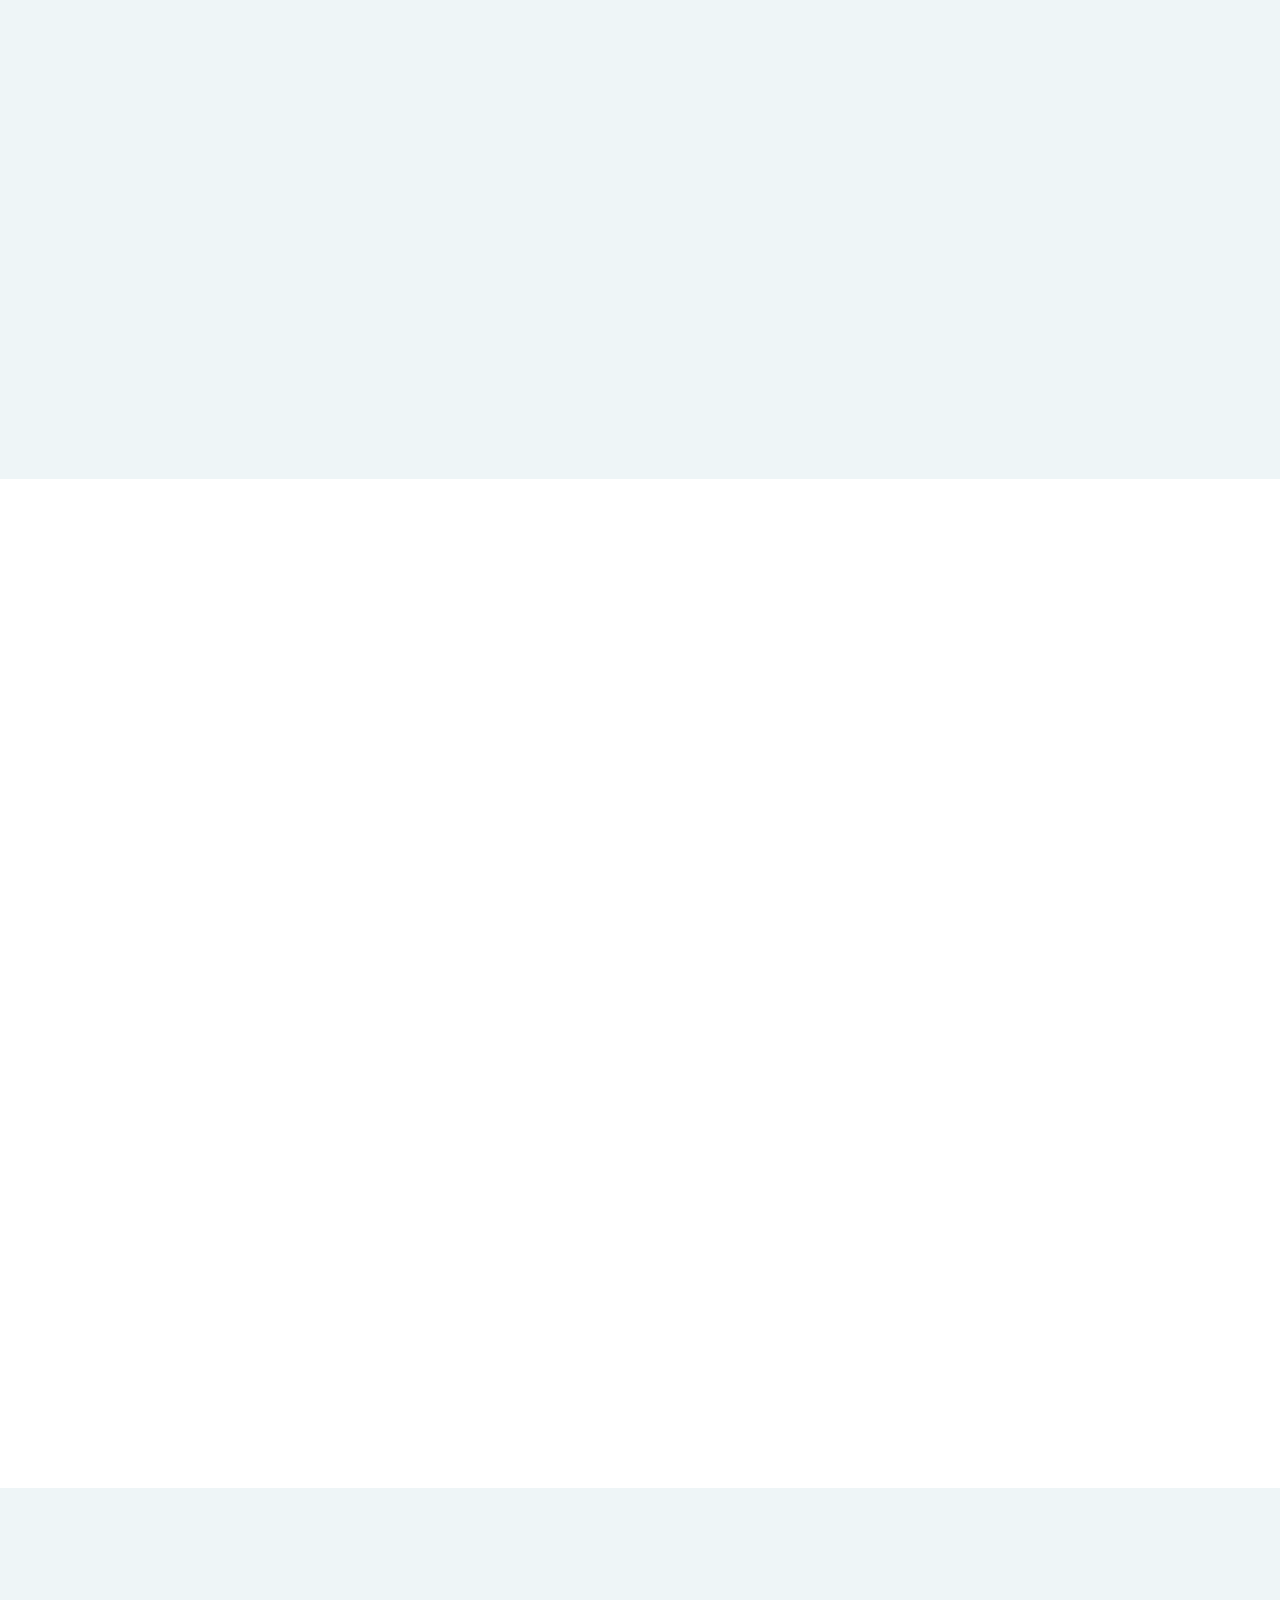
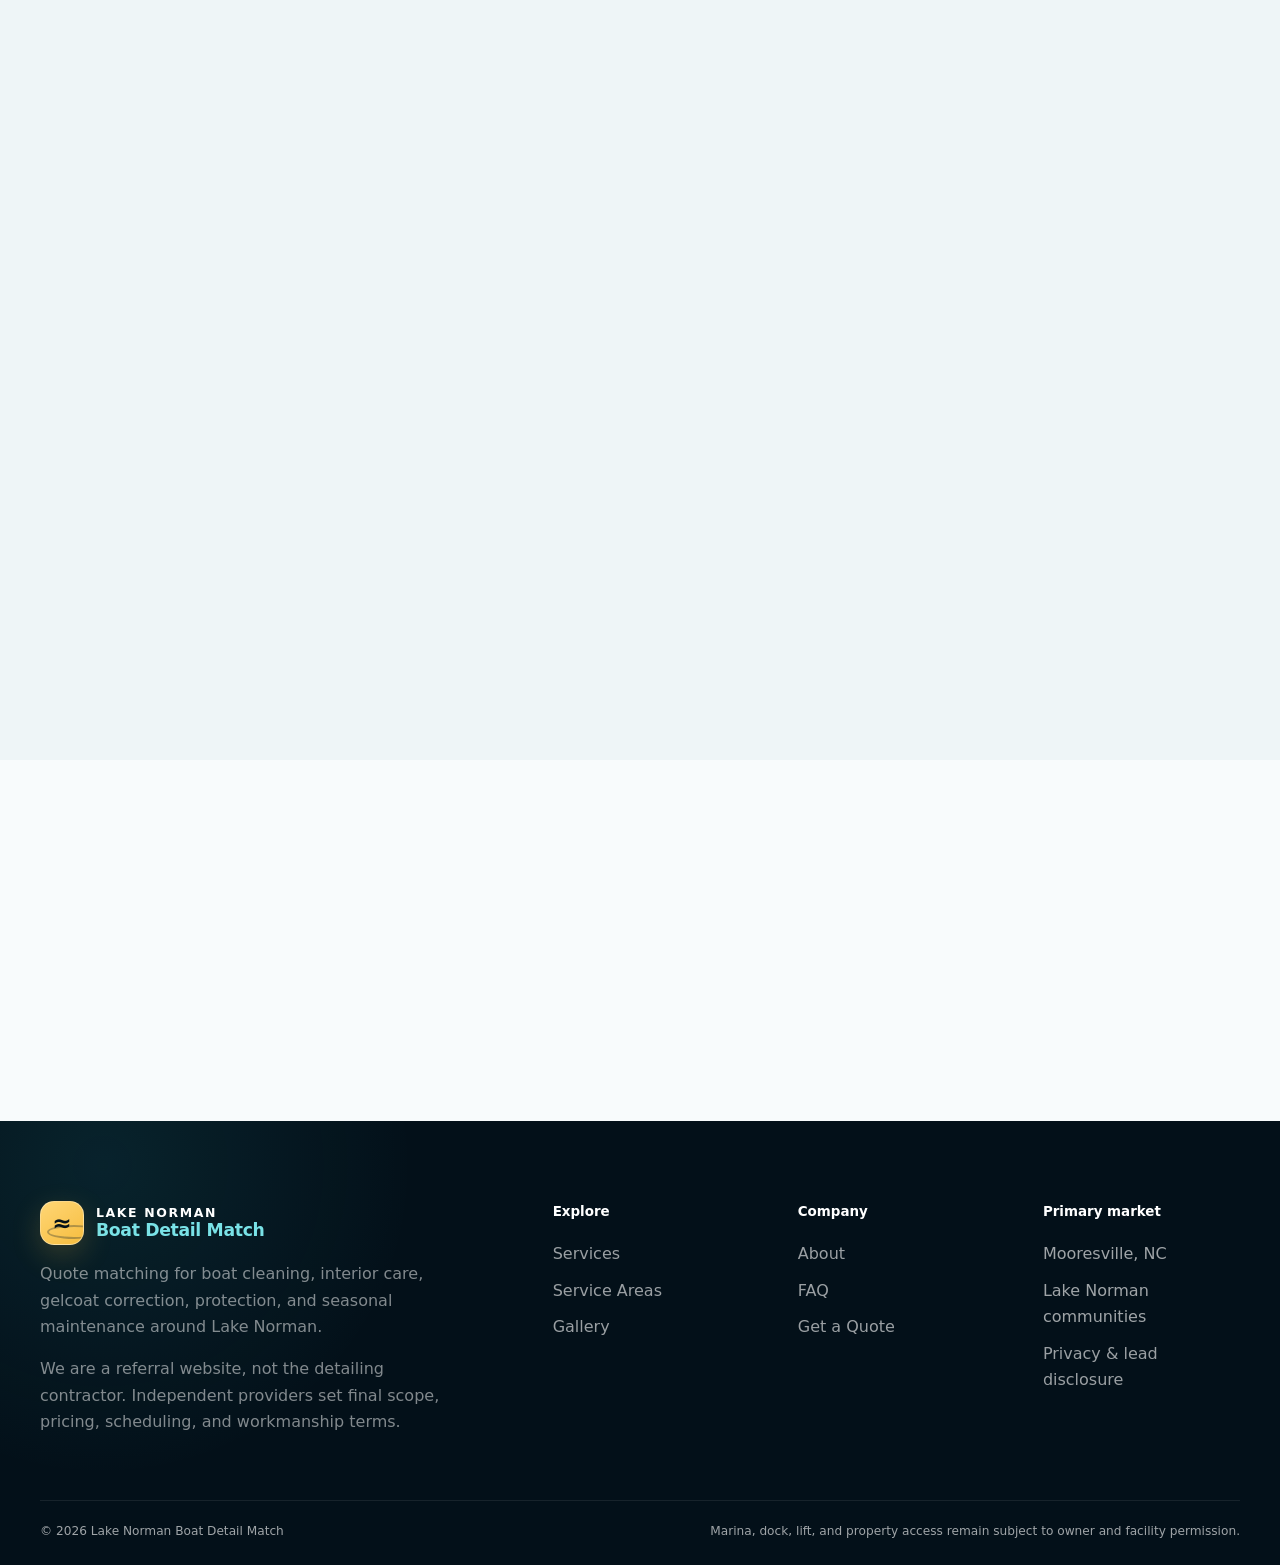
==== commit cac099e1: "added pictures" ====
--- a/index.html
+++ b/index.html
@@ -71,41 +71,85 @@
     </div>
   </header>
   <main id="main-content">
-    <section class="hero hero-boat">
-      <div class="hero-grid-overlay" aria-hidden="true"></div><div class="hero-glow hero-glow-one" aria-hidden="true"></div><div class="hero-glow hero-glow-two" aria-hidden="true"></div>
-      <div class="container hero-grid">
-        <div class="hero-content reveal">
-          <div class="hero-kicker"><span class="status-dot" aria-hidden="true"></span> Mooresville-based Lake Norman quote matching</div>
-          <h1>Keep your boat <span class="text-gradient">Lake Norman ready.</span></h1>
-          <p class="hero-copy">Describe the boat once and request a local quote for mobile cleaning, interior restoration, oxidation correction, polishing, ceramic protection, pontoon care, or seasonal maintenance.</p>
-          <div class="button-row">
-            <a class="button button-large" href="contact.html">Request a detailing quote <span aria-hidden="true">→</span></a>
-            <a class="button button-secondary button-large" href="services.html">Compare services</a>
-          </div>
+    <section class="hero hero-boat hero-photo-slider" data-hero-slider>
+      <div class="hero-slideshow" aria-hidden="true">
+        <div class="hero-slide" data-image-base="assets/images/picture1"></div>
+        <div class="hero-slide" data-image-base="assets/images/picture2"></div>
+        <div class="hero-slide" data-image-base="assets/images/picture3"></div>
+      </div>
+      <div class="hero-photo-scrim" aria-hidden="true"></div>
+      <div class="hero-photo-vignette" aria-hidden="true"></div>
+      <div class="hero-grid-overlay" aria-hidden="true"></div>
+
+      <div class="container hero-grid hero-photo-grid">
+        <div class="hero-content hero-photo-content reveal">
+          <div class="hero-kicker">
+            <span class="status-dot" aria-hidden="true"></span>
+            Mooresville-based Lake Norman boat detailing
+          </div>
+
+          <h1>Make every lake day feel <span class="text-gradient">brand new.</span></h1>
+          <p class="hero-copy">Request a local quote for mobile cleaning, interior restoration, oxidation correction, polishing, ceramic protection, pontoon care, and seasonal maintenance.</p>
+
+          <div class="button-row hero-button-row">
+            <a class="button button-large hero-primary-button" href="contact.html">
+              Detail Your Boat
+              <span aria-hidden="true">→</span>
+            </a>
+            <a class="button button-secondary button-large" href="services.html">Explore Services</a>
+          </div>
+
           <div class="trust-chips" aria-label="Service advantages">
-            <span><i aria-hidden="true">✓</i> Dock, driveway, lift, or dry-storage requests</span>
+            <span><i aria-hidden="true">✓</i> Dock, driveway, lift, or dry storage</span>
             <span><i aria-hidden="true">✓</i> Photo-based initial scope</span>
-            <span><i aria-hidden="true">✓</i> Pontoons, wake boats, bowriders, cruisers, and PWCs</span>
-          </div>
-          <p class="disclosure">Referral disclosure: this website is not the detailing contractor. Your request may be shared with a selected independent provider serving your location. Final access, price, scope, insurance, scheduling, and workmanship terms come from that provider.</p>
+            <span><i aria-hidden="true">✓</i> Lake Norman service area</span>
+          </div>
+
+          <p class="disclosure">Referral disclosure: this website connects quote requests with selected independent providers. The provider confirms access, final scope, price, schedule, insurance, and workmanship terms.</p>
         </div>
-        <div class="hero-showcase reveal" aria-label="Lake Norman boat-detailing service preview">
-          <div class="showcase-glass">
-            <div class="showcase-header"><div><span class="showcase-label">Lake-day preparation</span><strong>Clean • correct • protect</strong></div><span class="availability-pill">Mooresville area</span></div>
-            <div class="boat-scene lake-norman-scene" aria-hidden="true">
-              <div class="scene-sun"></div><div class="scene-mountain mountain-one"></div><div class="scene-mountain mountain-two"></div>
-              <div class="boat-silhouette"><span class="boat-cabin"></span><span class="boat-hull"></span><span class="boat-trim"></span></div>
-              <div class="water-line water-line-one"></div><div class="water-line water-line-two"></div><div class="water-line water-line-three"></div>
+
+        <aside class="hero-service-panel reveal" aria-label="Popular Lake Norman boat detailing services">
+          <div class="hero-panel-topline">
+            <div>
+              <span class="showcase-label">Lake Norman boat care</span>
+              <strong>Clean. Correct. Protect.</strong>
             </div>
-            <div class="showcase-metrics">
-              <div><span>01</span><strong>Interior</strong><small>Vinyl, carpet, storage</small></div>
-              <div><span>02</span><strong>Gelcoat</strong><small>Oxidation and gloss</small></div>
-              <div><span>03</span><strong>Protection</strong><small>Sealant or coating</small></div>
-            </div>
-          </div>
-          <div class="floating-card floating-card-top"><span class="floating-icon">✦</span><div><strong>Lake-specific service</strong><small>UV, water spots, mildew, and seasonal buildup</small></div></div>
-          <div class="floating-card floating-card-bottom"><span class="floating-icon">⌁</span><div><strong>Mobile convenience</strong><small>Access subject to dock or marina approval</small></div></div>
+            <span class="availability-pill">Mooresville, NC</span>
+          </div>
+
+          <div class="hero-panel-services">
+            <a href="services.html#full-detail">
+              <span class="hero-panel-number">01</span>
+              <span><strong>Full mobile detail</strong><small>Interior, exterior, compartments, glass, and trim</small></span>
+              <b aria-hidden="true">↗</b>
+            </a>
+            <a href="services.html#correction">
+              <span class="hero-panel-number">02</span>
+              <span><strong>Gelcoat correction</strong><small>Water spots, oxidation, compounding, and polishing</small></span>
+              <b aria-hidden="true">↗</b>
+            </a>
+            <a href="services.html#protection">
+              <span class="hero-panel-number">03</span>
+              <span><strong>Marine protection</strong><small>Sealants and ceramic options after proper preparation</small></span>
+              <b aria-hidden="true">↗</b>
+            </a>
+          </div>
+
+          <div class="hero-panel-footer">
+            <span class="panel-pulse" aria-hidden="true"></span>
+            <span>Serving requests around Lake Norman</span>
+          </div>
+        </aside>
+      </div>
+
+      <div class="container hero-slider-controls" aria-label="Hero image controls">
+        <div class="hero-slider-dots" role="group" aria-label="Choose hero image">
+          <button class="hero-slider-dot" type="button" aria-label="Show hero image 1" data-slide-index="0"></button>
+          <button class="hero-slider-dot" type="button" aria-label="Show hero image 2" data-slide-index="1"></button>
+          <button class="hero-slider-dot" type="button" aria-label="Show hero image 3" data-slide-index="2"></button>
         </div>
+        <div class="hero-slider-progress" aria-hidden="true"><span></span></div>
+        <span class="hero-slider-count" aria-live="polite"><b>01</b> / 03</span>
       </div>
     </section>
 
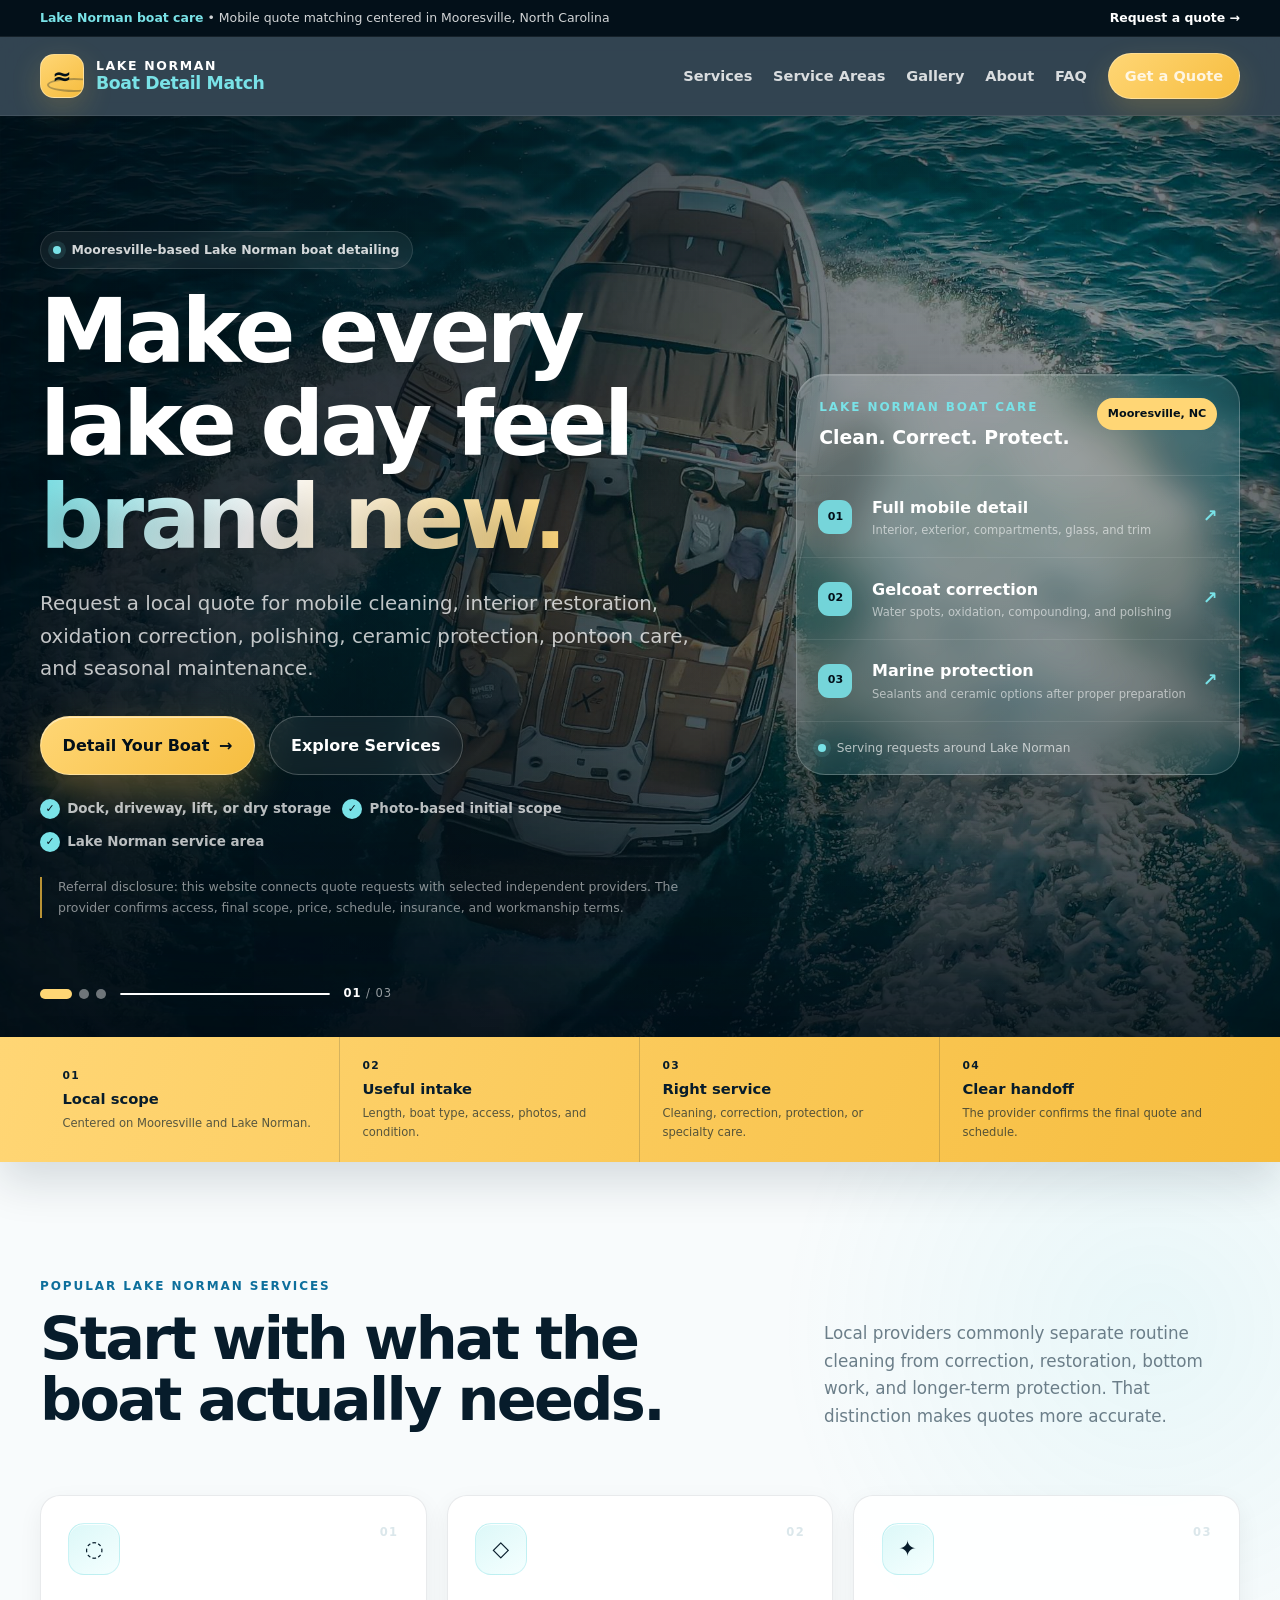
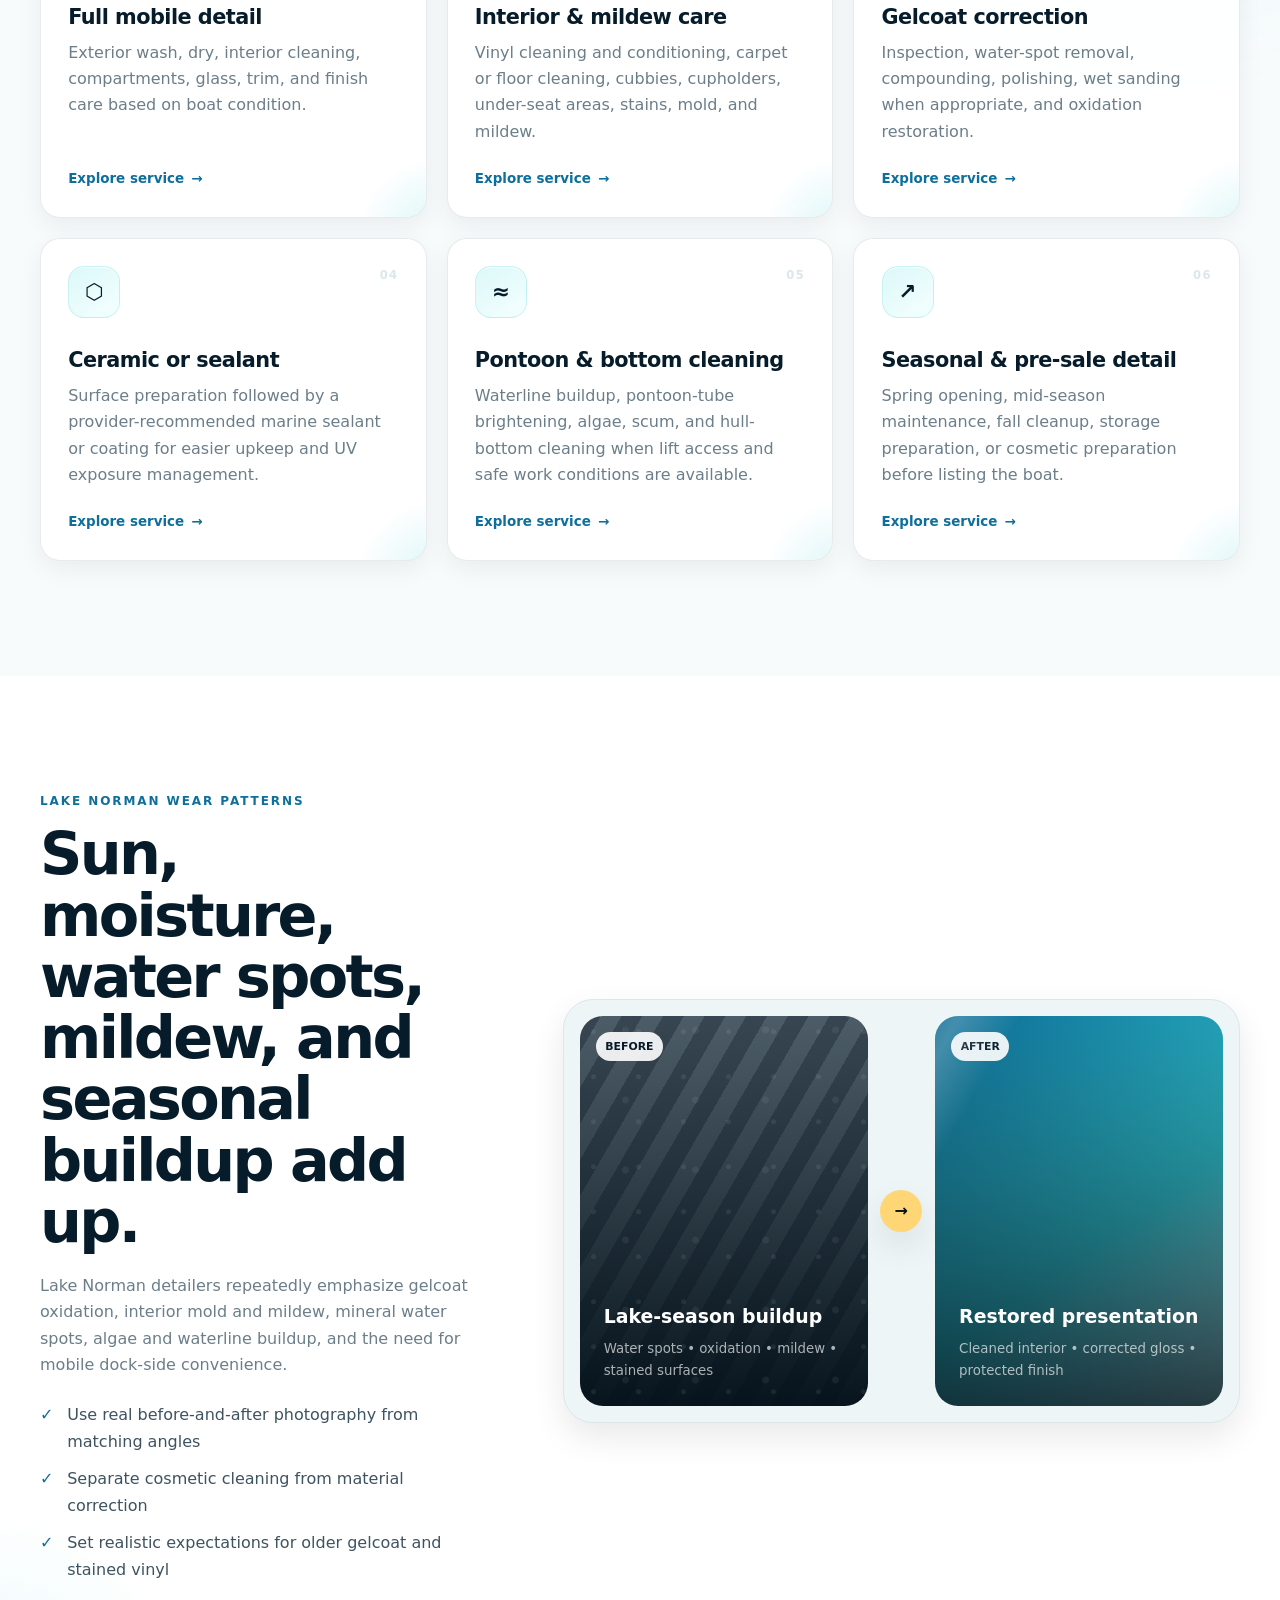
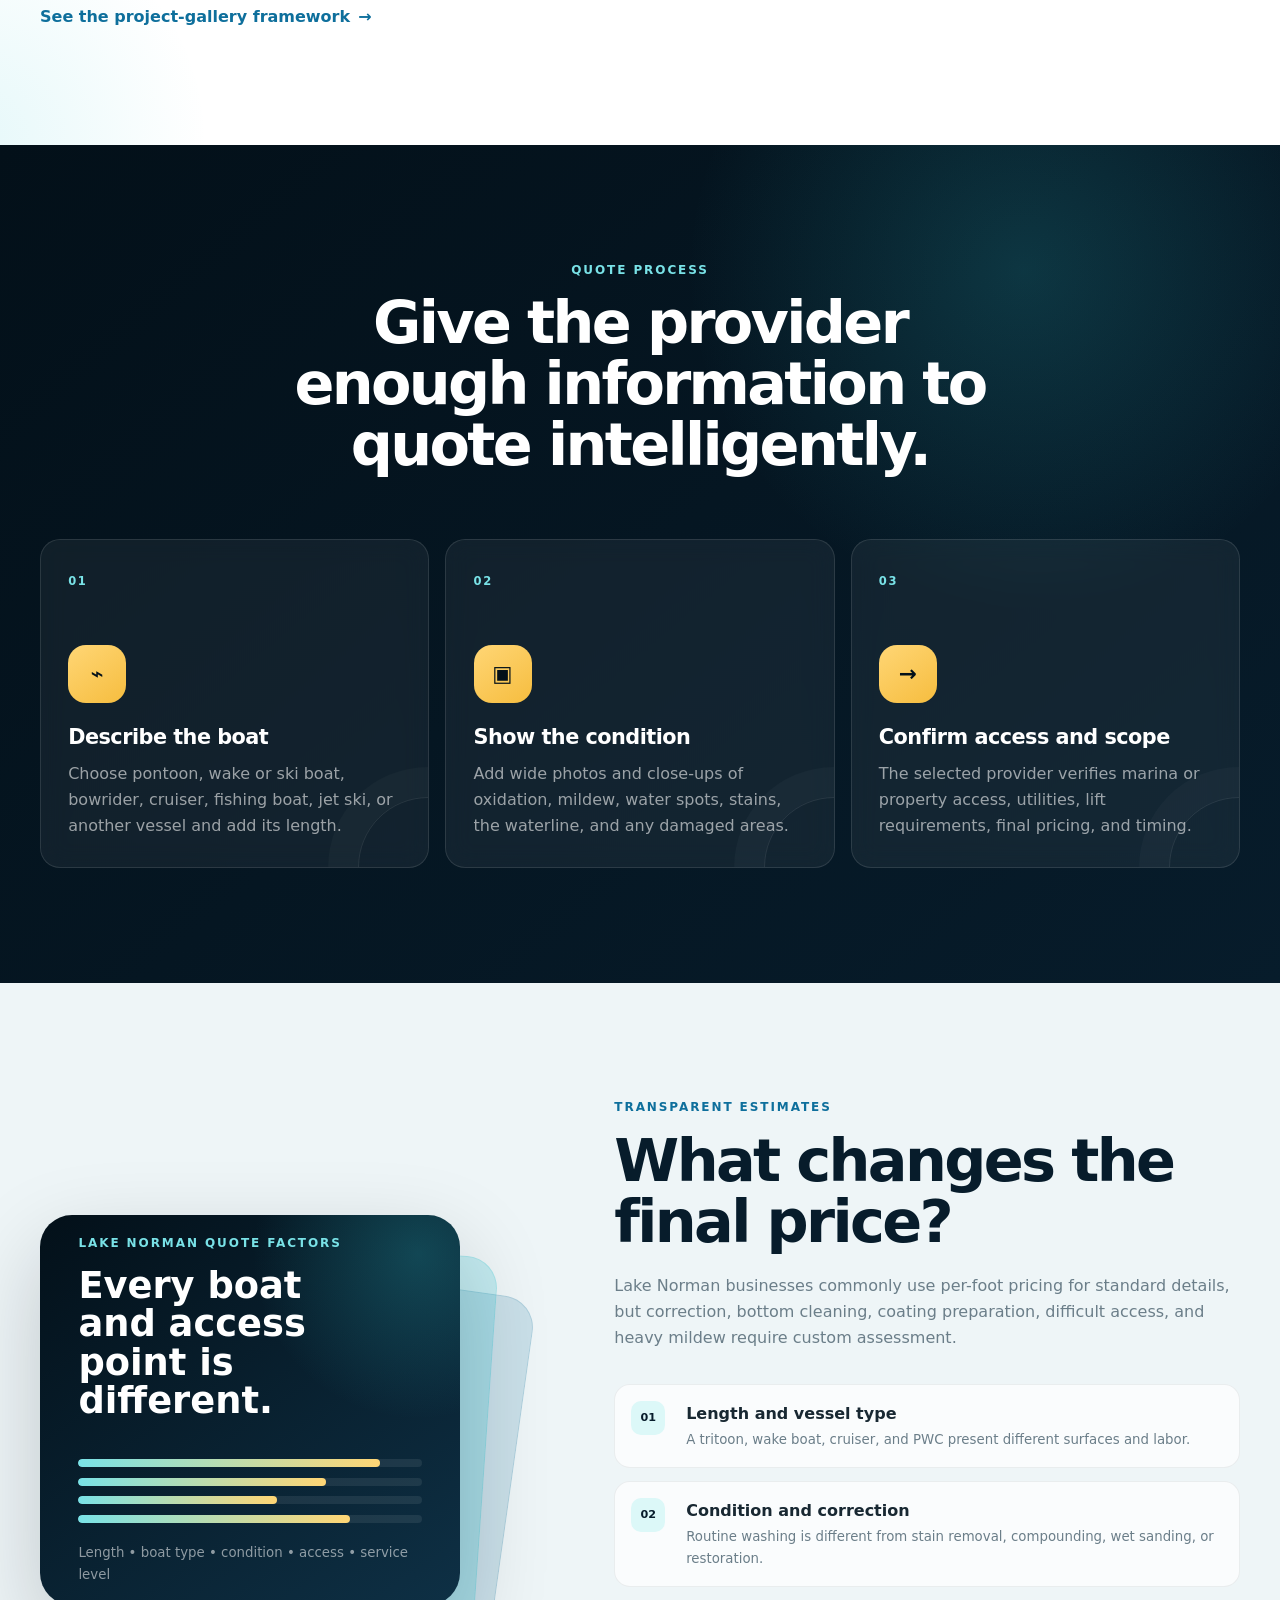
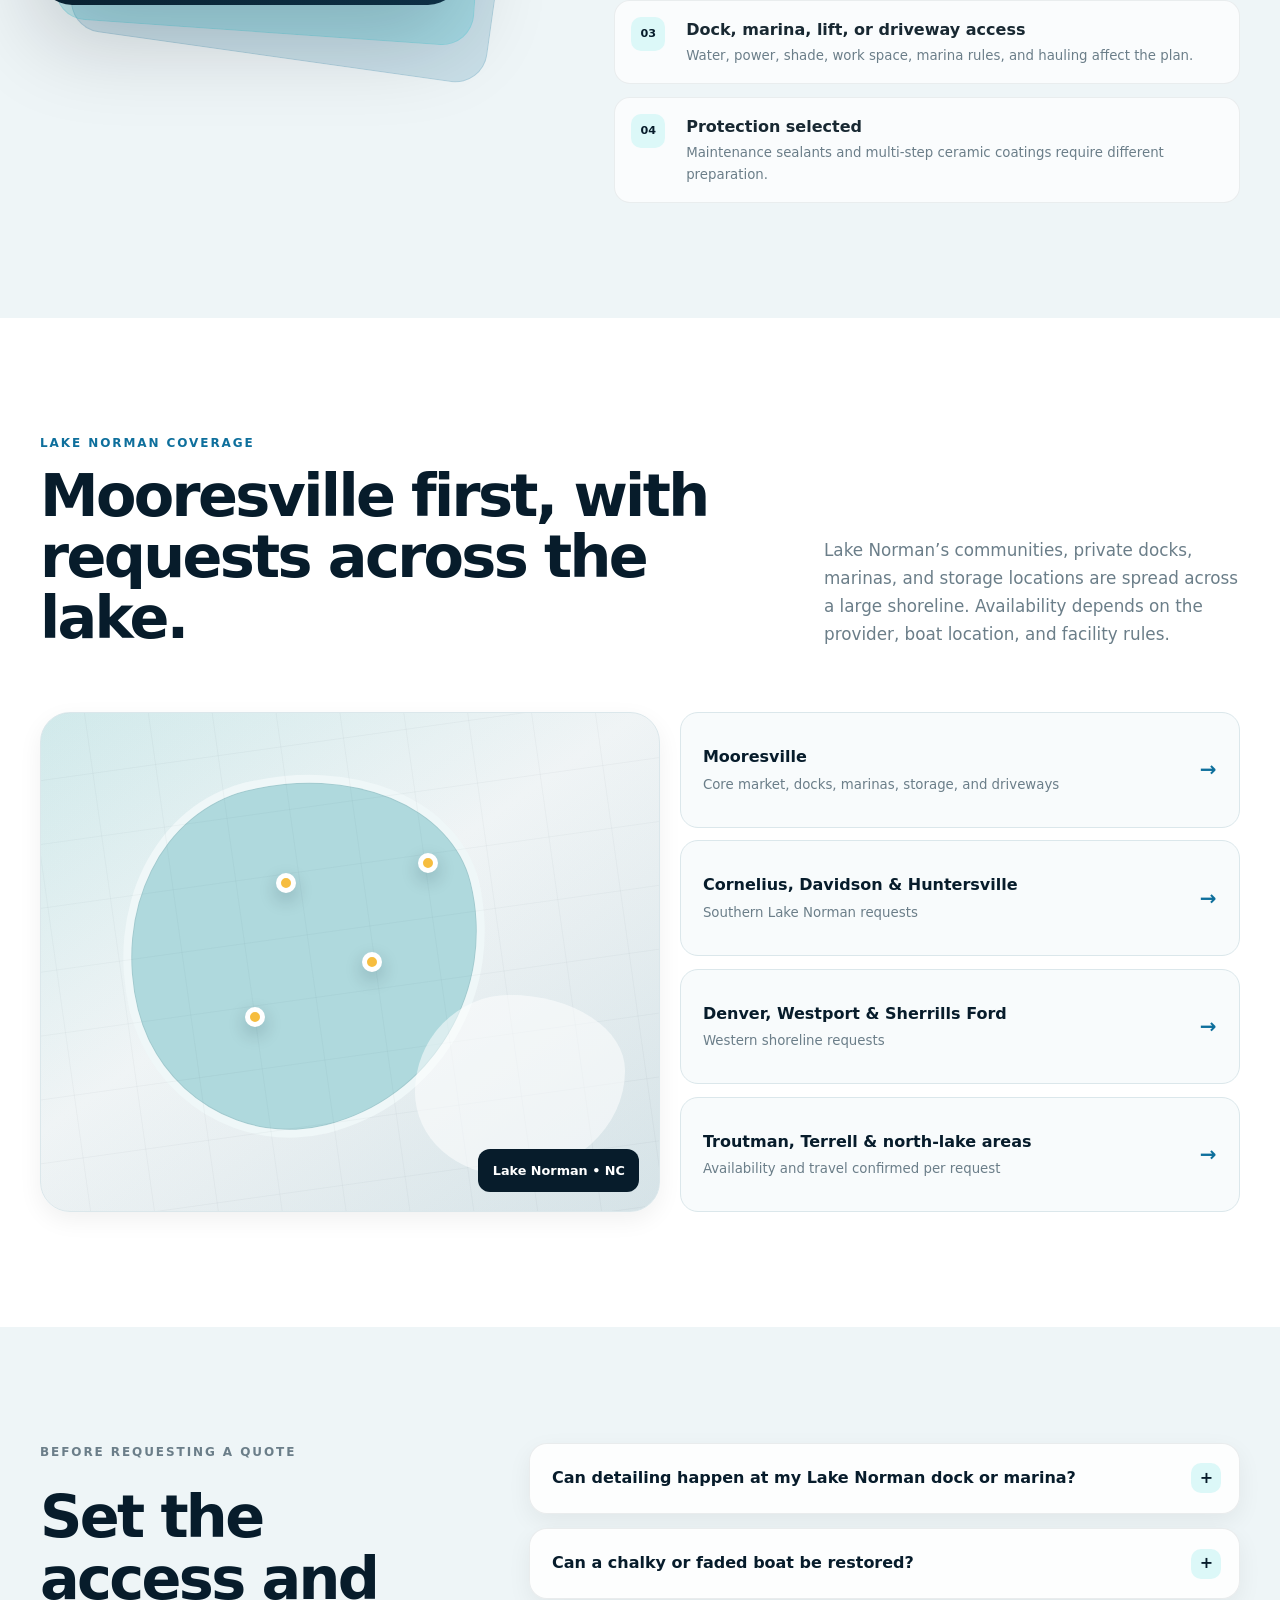
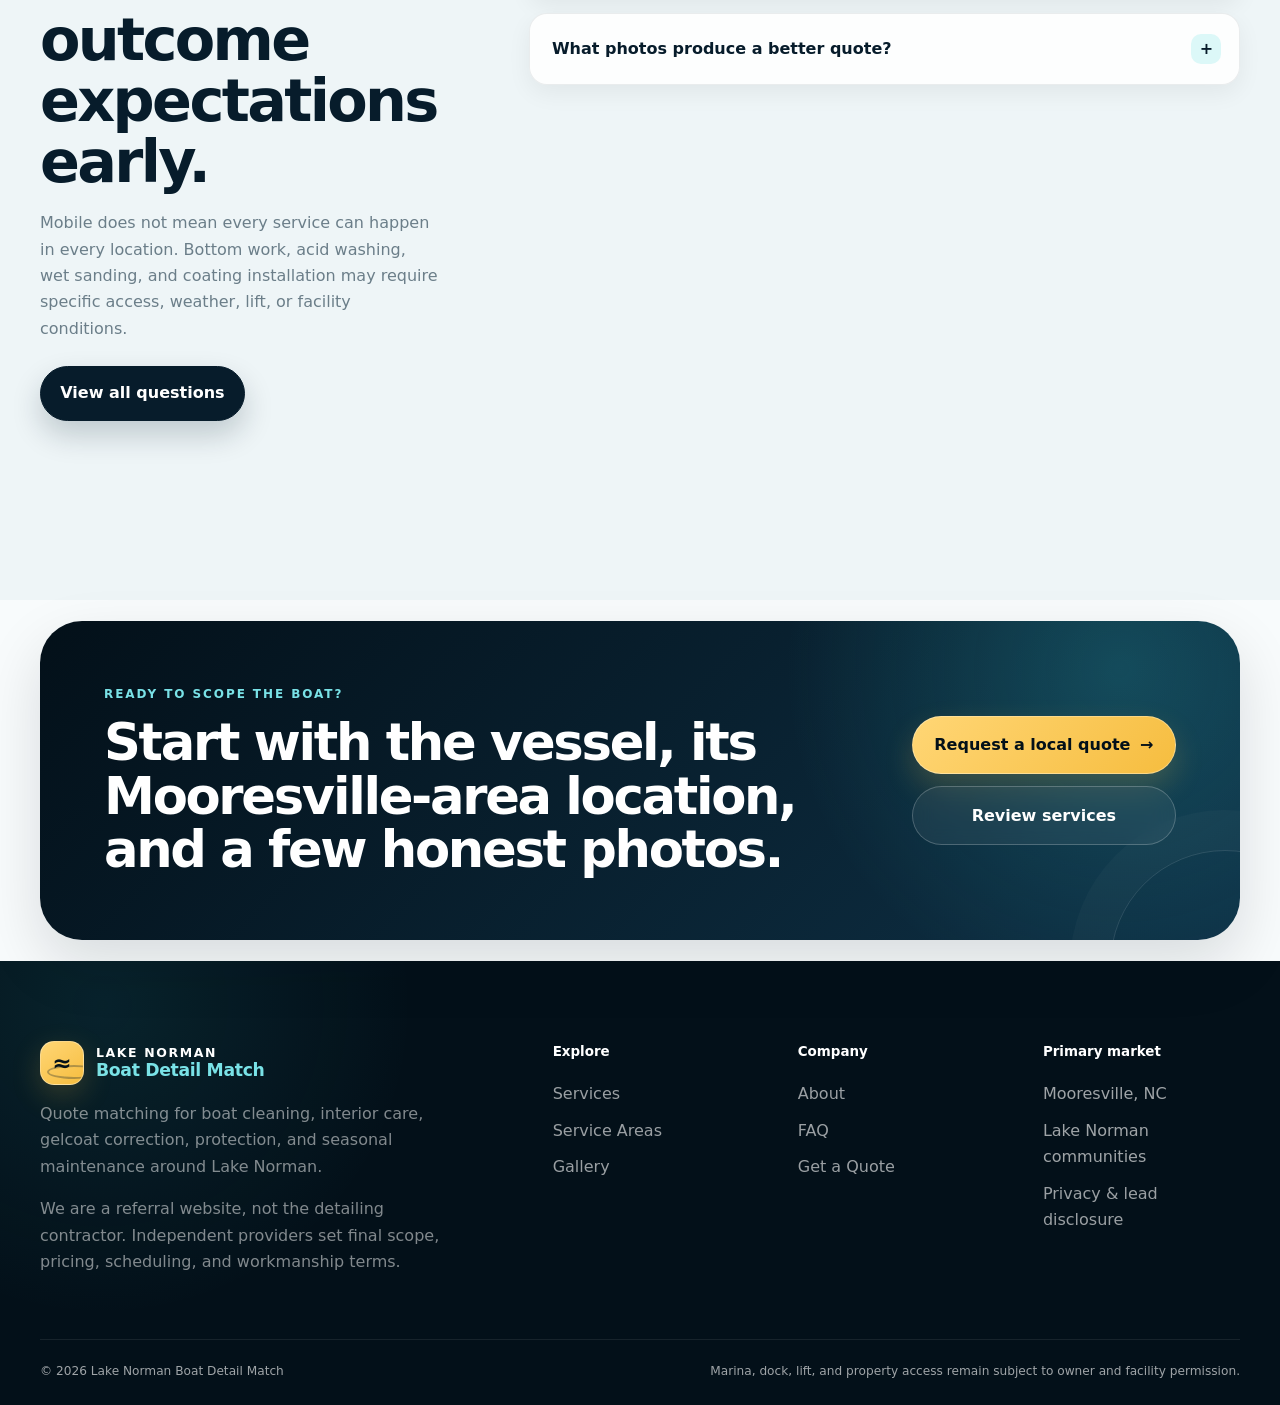
==== commit 5af24e4f: "comit" ====
--- a/index.html
+++ b/index.html
@@ -12,7 +12,7 @@
   <meta property="og:type" content="website">
   <meta property="og:url" content="https://www.example.com/">
   <meta name="theme-color" content="#071c2b">
-  <link rel="stylesheet" href="assets/css/styles.css">
+  <link rel="stylesheet" href="assets/css/styles.css?v=jpg-slideshow-3">
   <script type="application/ld+json">
   {
     "@context": "https://schema.org",
@@ -73,9 +73,9 @@
   <main id="main-content">
     <section class="hero hero-boat hero-photo-slider" data-hero-slider>
       <div class="hero-slideshow" aria-hidden="true">
-        <div class="hero-slide" data-image-base="assets/images/picture1"></div>
-        <div class="hero-slide" data-image-base="assets/images/picture2"></div>
-        <div class="hero-slide" data-image-base="assets/images/picture3"></div>
+        <div class="hero-slide" data-image-name="picture1"></div>
+        <div class="hero-slide" data-image-name="picture2"></div>
+        <div class="hero-slide" data-image-name="picture3"></div>
       </div>
       <div class="hero-photo-scrim" aria-hidden="true"></div>
       <div class="hero-photo-vignette" aria-hidden="true"></div>
@@ -254,6 +254,6 @@
       <span>Marina, dock, lift, and property access remain subject to owner and facility permission.</span>
     </div>
   </footer>
-  <script src="assets/js/main.js" defer></script>
+  <script src="assets/js/main.js?v=jpg-slideshow-3" defer></script>
 </body>
 </html>
--- a/assets/css/styles.css
+++ b/assets/css/styles.css
@@ -2715,4 +2715,349 @@
     gap: 0.4rem;
     padding-inline: 0.8rem;
   }
+}
+
+/* Lake Norman photographic hero slideshow */
+.hero-photo-slider {
+  position: relative;
+  min-height: 790px;
+  isolation: isolate;
+  overflow: hidden;
+  background:
+    radial-gradient(circle at 72% 25%, rgba(50, 200, 211, 0.24), transparent 32%),
+    linear-gradient(135deg, var(--ink-950), var(--ink-800));
+}
+
+.hero-photo-slider::after {
+  z-index: 2;
+  pointer-events: none;
+}
+
+.hero-slideshow,
+.hero-photo-scrim,
+.hero-photo-vignette {
+  position: absolute;
+  inset: 0;
+  pointer-events: none;
+}
+
+.hero-slideshow {
+  z-index: 0;
+  overflow: hidden;
+  background: var(--ink-950);
+}
+
+.hero-slide {
+  position: absolute;
+  inset: -3%;
+  opacity: 0;
+  background-position: center;
+  background-repeat: no-repeat;
+  background-size: cover;
+  transform: scale(1.035);
+  transition:
+    opacity 1.25s ease,
+    transform 8s cubic-bezier(.2, .65, .25, 1);
+  will-change: opacity, transform;
+}
+
+.hero-slide:first-child {
+  opacity: 1;
+}
+
+.hero-slide.is-active {
+  z-index: 2;
+  opacity: 1;
+  transform: scale(1.11);
+}
+
+.hero-slide.is-leaving {
+  z-index: 1;
+  opacity: 0;
+  transform: scale(1.14);
+}
+
+.hero-photo-scrim {
+  z-index: 1;
+  background:
+    linear-gradient(
+      90deg,
+      rgba(2, 14, 22, 0.91) 0%,
+      rgba(2, 14, 22, 0.78) 34%,
+      rgba(2, 14, 22, 0.43) 67%,
+      rgba(2, 14, 22, 0.28) 100%
+    ),
+    linear-gradient(
+      180deg,
+      rgba(2, 14, 22, 0.24) 0%,
+      rgba(2, 14, 22, 0.08) 45%,
+      rgba(2, 14, 22, 0.66) 100%
+    );
+}
+
+.hero-photo-vignette {
+  z-index: 2;
+  box-shadow:
+    inset 0 0 180px rgba(2, 14, 22, 0.38),
+    inset 0 -150px 180px rgba(2, 14, 22, 0.42);
+}
+
+.hero-photo-slider .hero-grid-overlay {
+  z-index: 3;
+  opacity: 0.12;
+}
+
+.hero-photo-grid {
+  position: relative;
+  z-index: 4;
+  min-height: 720px;
+  grid-template-columns: minmax(0, 1.08fr) minmax(350px, 0.72fr);
+  padding-bottom: 7.5rem;
+}
+
+.hero-photo-content {
+  max-width: 760px;
+}
+
+.hero-photo-content h1 {
+  max-width: 790px;
+  text-shadow: 0 15px 45px rgba(0, 0, 0, 0.32);
+}
+
+.hero-button-row {
+  margin-top: 1.9rem;
+}
+
+.hero-primary-button {
+  box-shadow:
+    0 18px 42px rgba(246, 189, 63, 0.28),
+    inset 0 1px 0 rgba(255, 255, 255, 0.5);
+}
+
+.hero-service-panel {
+  align-self: center;
+  overflow: hidden;
+  color: var(--white);
+  background:
+    linear-gradient(145deg, rgba(255, 255, 255, 0.16), rgba(255, 255, 255, 0.055));
+  border: 1px solid rgba(255, 255, 255, 0.2);
+  border-radius: 29px;
+  box-shadow:
+    0 35px 90px rgba(0, 0, 0, 0.32),
+    inset 0 1px 0 rgba(255, 255, 255, 0.12);
+  backdrop-filter: blur(18px) saturate(125%);
+}
+
+.hero-panel-topline {
+  display: flex;
+  align-items: flex-start;
+  justify-content: space-between;
+  gap: 1rem;
+  padding: 1.4rem;
+  border-bottom: 1px solid rgba(255, 255, 255, 0.11);
+}
+
+.hero-panel-topline > div {
+  display: grid;
+  gap: 0.25rem;
+}
+
+.hero-panel-topline strong {
+  font-size: 1.18rem;
+}
+
+.hero-panel-services {
+  display: grid;
+}
+
+.hero-panel-services a {
+  display: grid;
+  grid-template-columns: 40px 1fr auto;
+  align-items: center;
+  gap: 0.85rem;
+  padding: 1.15rem 1.35rem;
+  color: var(--white);
+  border-bottom: 1px solid rgba(255, 255, 255, 0.09);
+  text-decoration: none;
+  transition:
+    background var(--ease),
+    transform var(--ease);
+}
+
+.hero-panel-services a:hover,
+.hero-panel-services a:focus-visible {
+  background: rgba(255, 255, 255, 0.09);
+  transform: translateX(4px);
+}
+
+.hero-panel-services a > span:nth-child(2) {
+  display: grid;
+  gap: 0.14rem;
+}
+
+.hero-panel-services small {
+  color: rgba(255, 255, 255, 0.56);
+  font-size: 0.72rem;
+  line-height: 1.35;
+}
+
+.hero-panel-services b {
+  color: var(--cyan-300);
+  font-size: 1.1rem;
+}
+
+.hero-panel-number {
+  width: 34px;
+  height: 34px;
+  display: grid;
+  place-items: center;
+  color: var(--ink-950);
+  background: rgba(121, 226, 231, 0.9);
+  border-radius: 11px;
+  font-size: 0.69rem;
+  font-weight: 900;
+}
+
+.hero-panel-footer {
+  display: flex;
+  align-items: center;
+  gap: 0.65rem;
+  padding: 1rem 1.35rem;
+  color: rgba(255, 255, 255, 0.66);
+  font-size: 0.76rem;
+}
+
+.panel-pulse {
+  width: 8px;
+  height: 8px;
+  background: var(--cyan-300);
+  border-radius: 50%;
+  box-shadow: 0 0 0 5px rgba(121, 226, 231, 0.12);
+}
+
+.hero-slider-controls {
+  position: absolute;
+  z-index: 6;
+  right: 0;
+  bottom: 2.2rem;
+  left: 0;
+  display: flex;
+  align-items: center;
+  gap: 0.85rem;
+}
+
+.hero-slider-dots {
+  display: flex;
+  gap: 0.45rem;
+}
+
+.hero-slider-dot {
+  width: 10px;
+  height: 10px;
+  padding: 0;
+  background: rgba(255, 255, 255, 0.42);
+  border: 0;
+  border-radius: 50%;
+  cursor: pointer;
+  transition:
+    width var(--ease),
+    background var(--ease);
+}
+
+.hero-slider-dot.is-active {
+  width: 32px;
+  background: var(--gold-300);
+  border-radius: 999px;
+}
+
+.hero-slider-progress {
+  width: min(210px, 26vw);
+  height: 2px;
+  overflow: hidden;
+  background: rgba(255, 255, 255, 0.23);
+  border-radius: 999px;
+}
+
+.hero-slider-progress span {
+  width: 100%;
+  height: 100%;
+  display: block;
+  background: var(--white);
+  border-radius: inherit;
+  transform: scaleX(0);
+  transform-origin: left;
+}
+
+.hero-slider-progress.is-running span {
+  animation: heroProgress var(--hero-slide-duration, 6500ms) linear forwards;
+}
+
+.hero-slider-count {
+  color: rgba(255, 255, 255, 0.58);
+  font-size: 0.72rem;
+  letter-spacing: 0.08em;
+}
+
+.hero-slider-count b {
+  color: var(--white);
+}
+
+@keyframes heroProgress {
+  from { transform: scaleX(0); }
+  to { transform: scaleX(1); }
+}
+
+@media (max-width: 1060px) {
+  .hero-photo-grid {
+    grid-template-columns: 1fr;
+  }
+
+  .hero-service-panel {
+    width: min(100%, 680px);
+  }
+}
+
+@media (max-width: 720px) {
+  .hero-photo-slider {
+    min-height: auto;
+  }
+
+  .hero-photo-grid {
+    min-height: 760px;
+    padding-bottom: 7.2rem;
+  }
+
+  .hero-photo-scrim {
+    background:
+      linear-gradient(
+        180deg,
+        rgba(2, 14, 22, 0.72) 0%,
+        rgba(2, 14, 22, 0.58) 45%,
+        rgba(2, 14, 22, 0.88) 100%
+      );
+  }
+
+  .hero-service-panel {
+    display: none;
+  }
+
+  .hero-slider-controls {
+    bottom: 1.5rem;
+  }
+
+  .hero-slider-progress {
+    flex: 1;
+    width: auto;
+  }
+}
+
+@media (prefers-reduced-motion: reduce) {
+  .hero-slide {
+    transition: opacity 0.4s ease;
+    transform: none !important;
+  }
+
+  .hero-slider-progress {
+    display: none;
+  }
 }
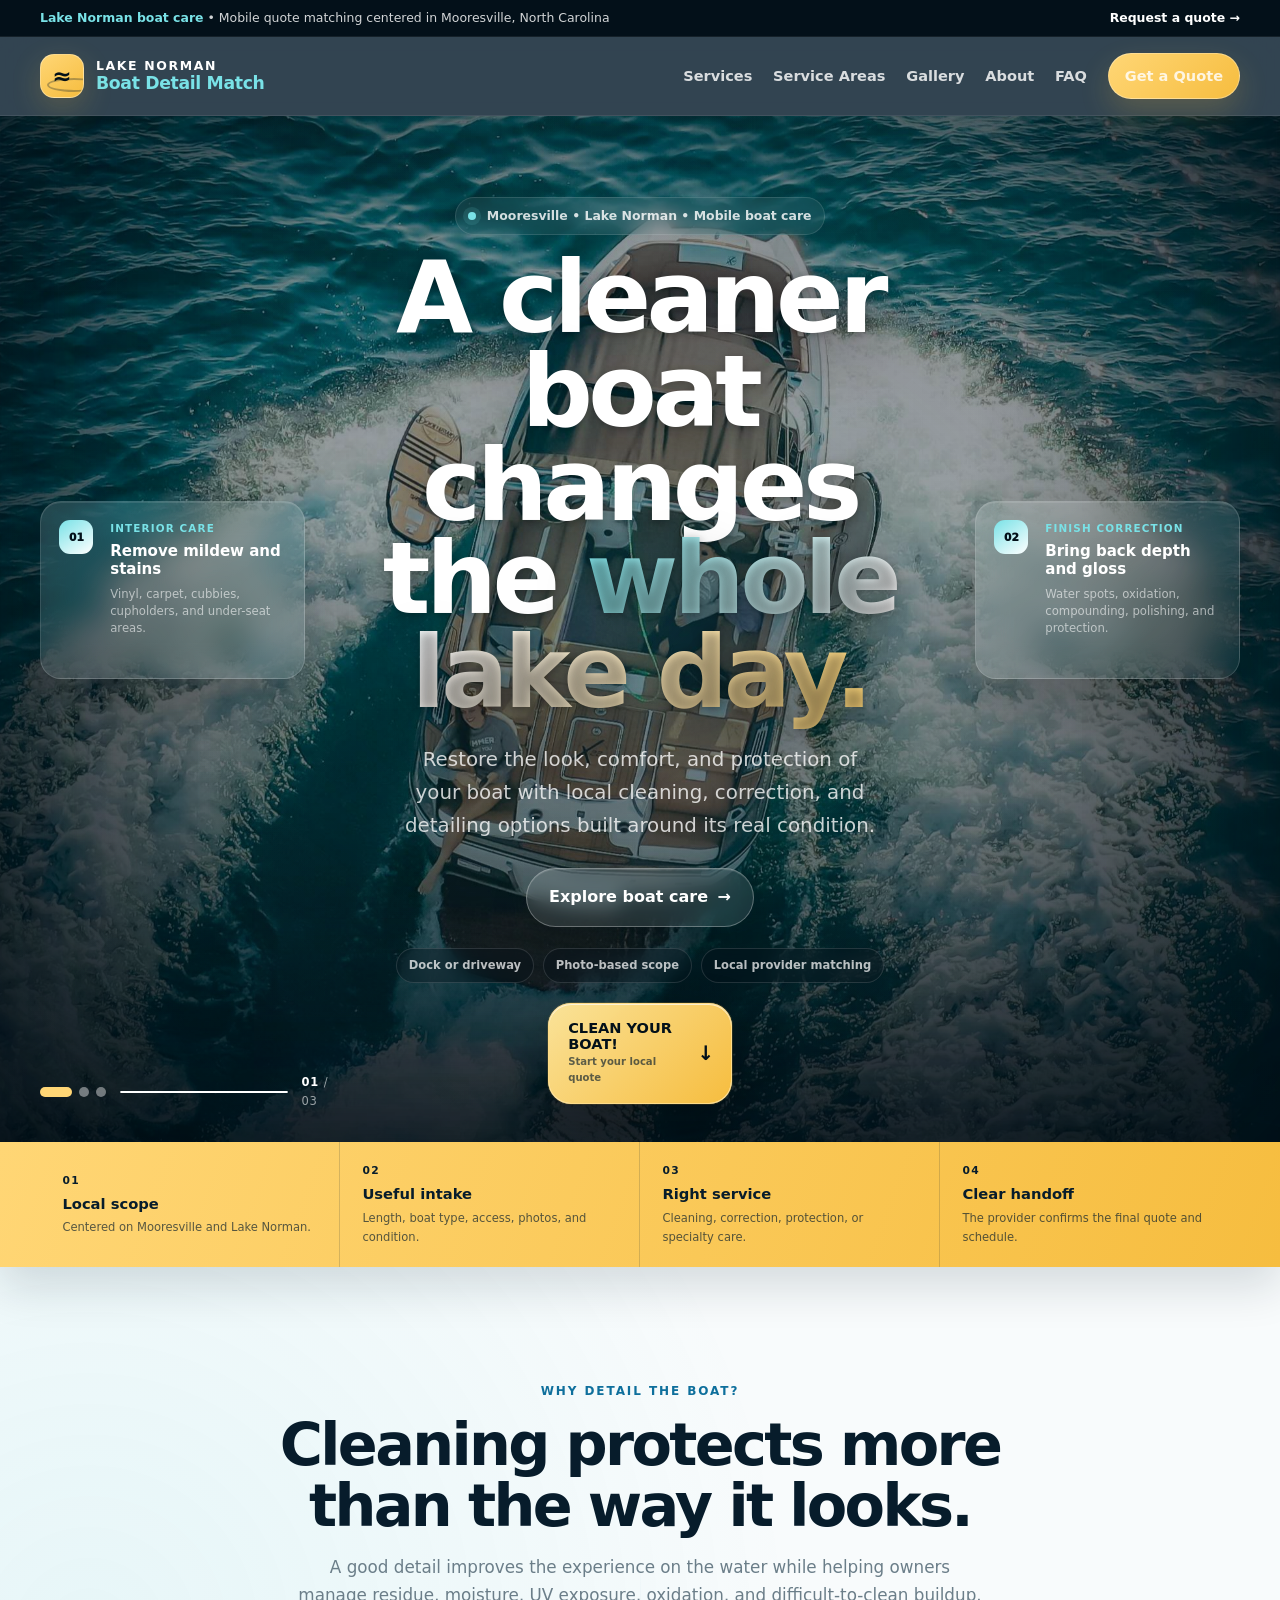
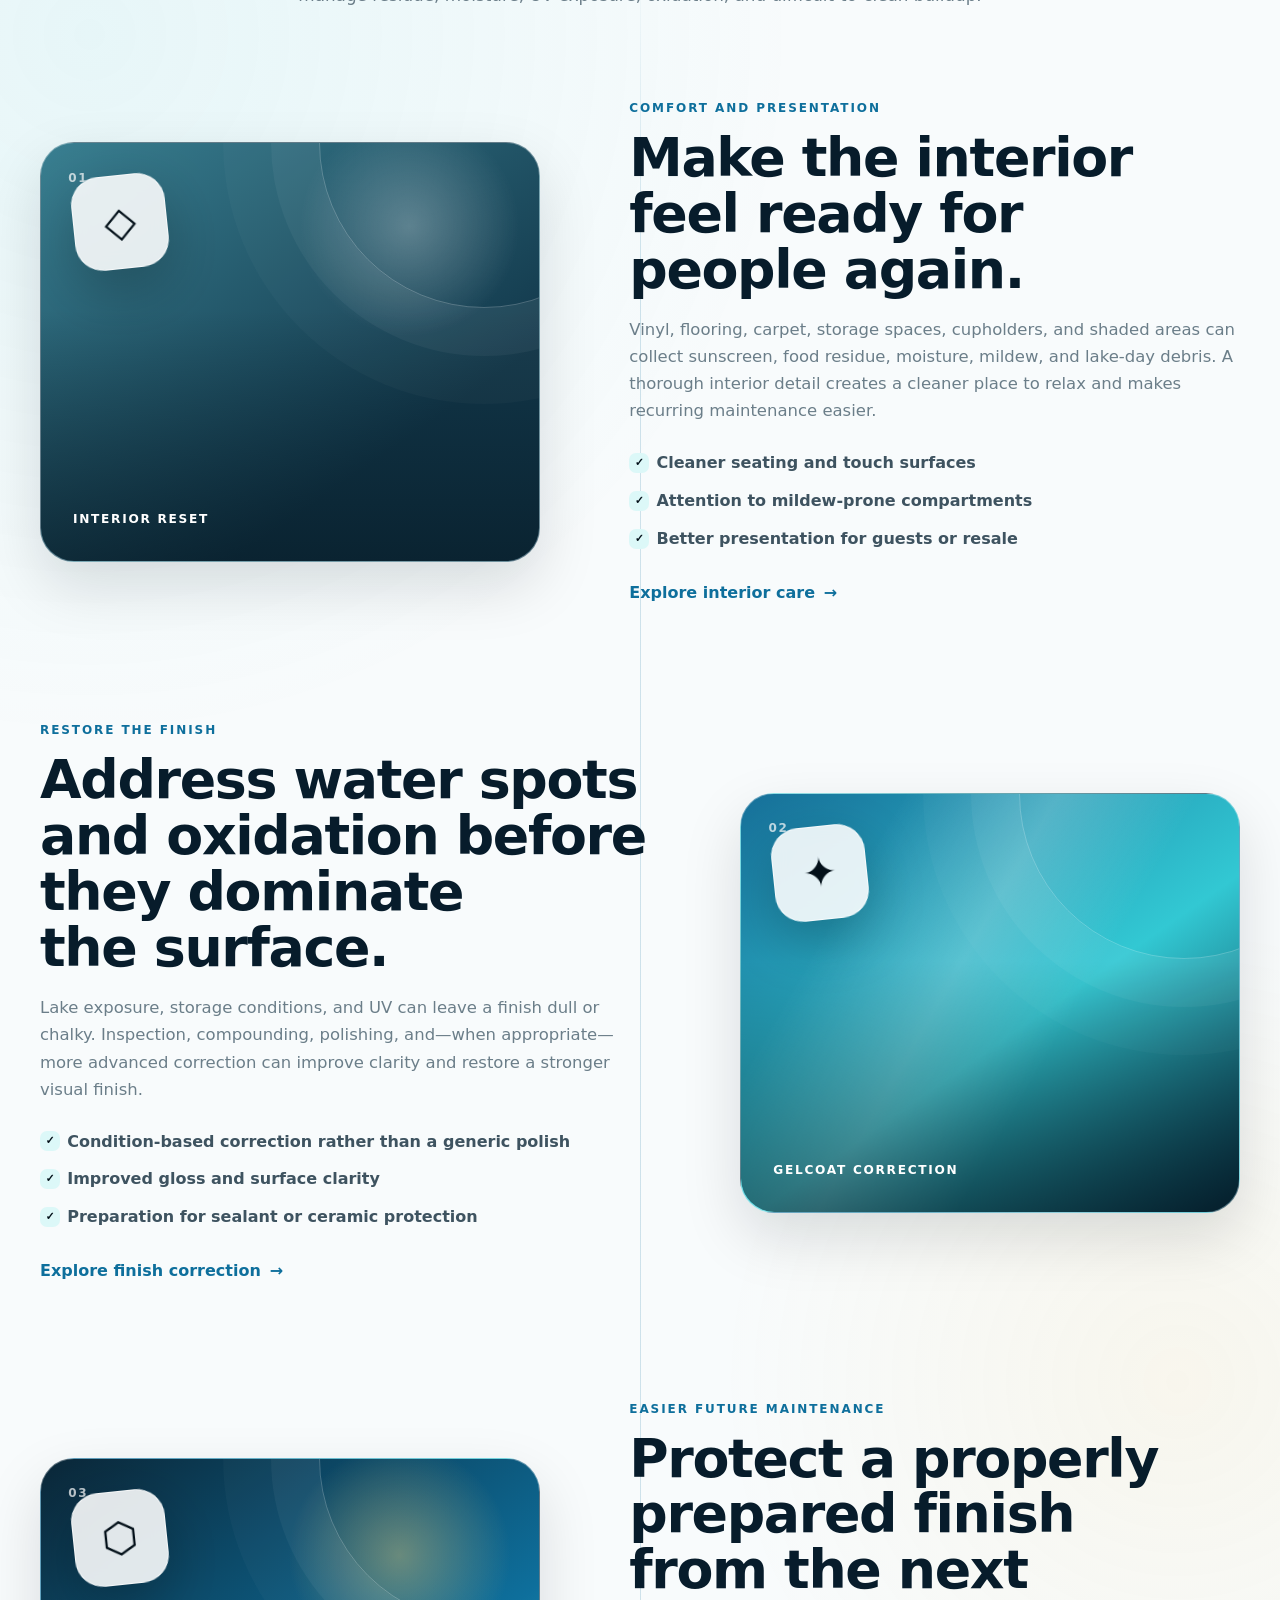
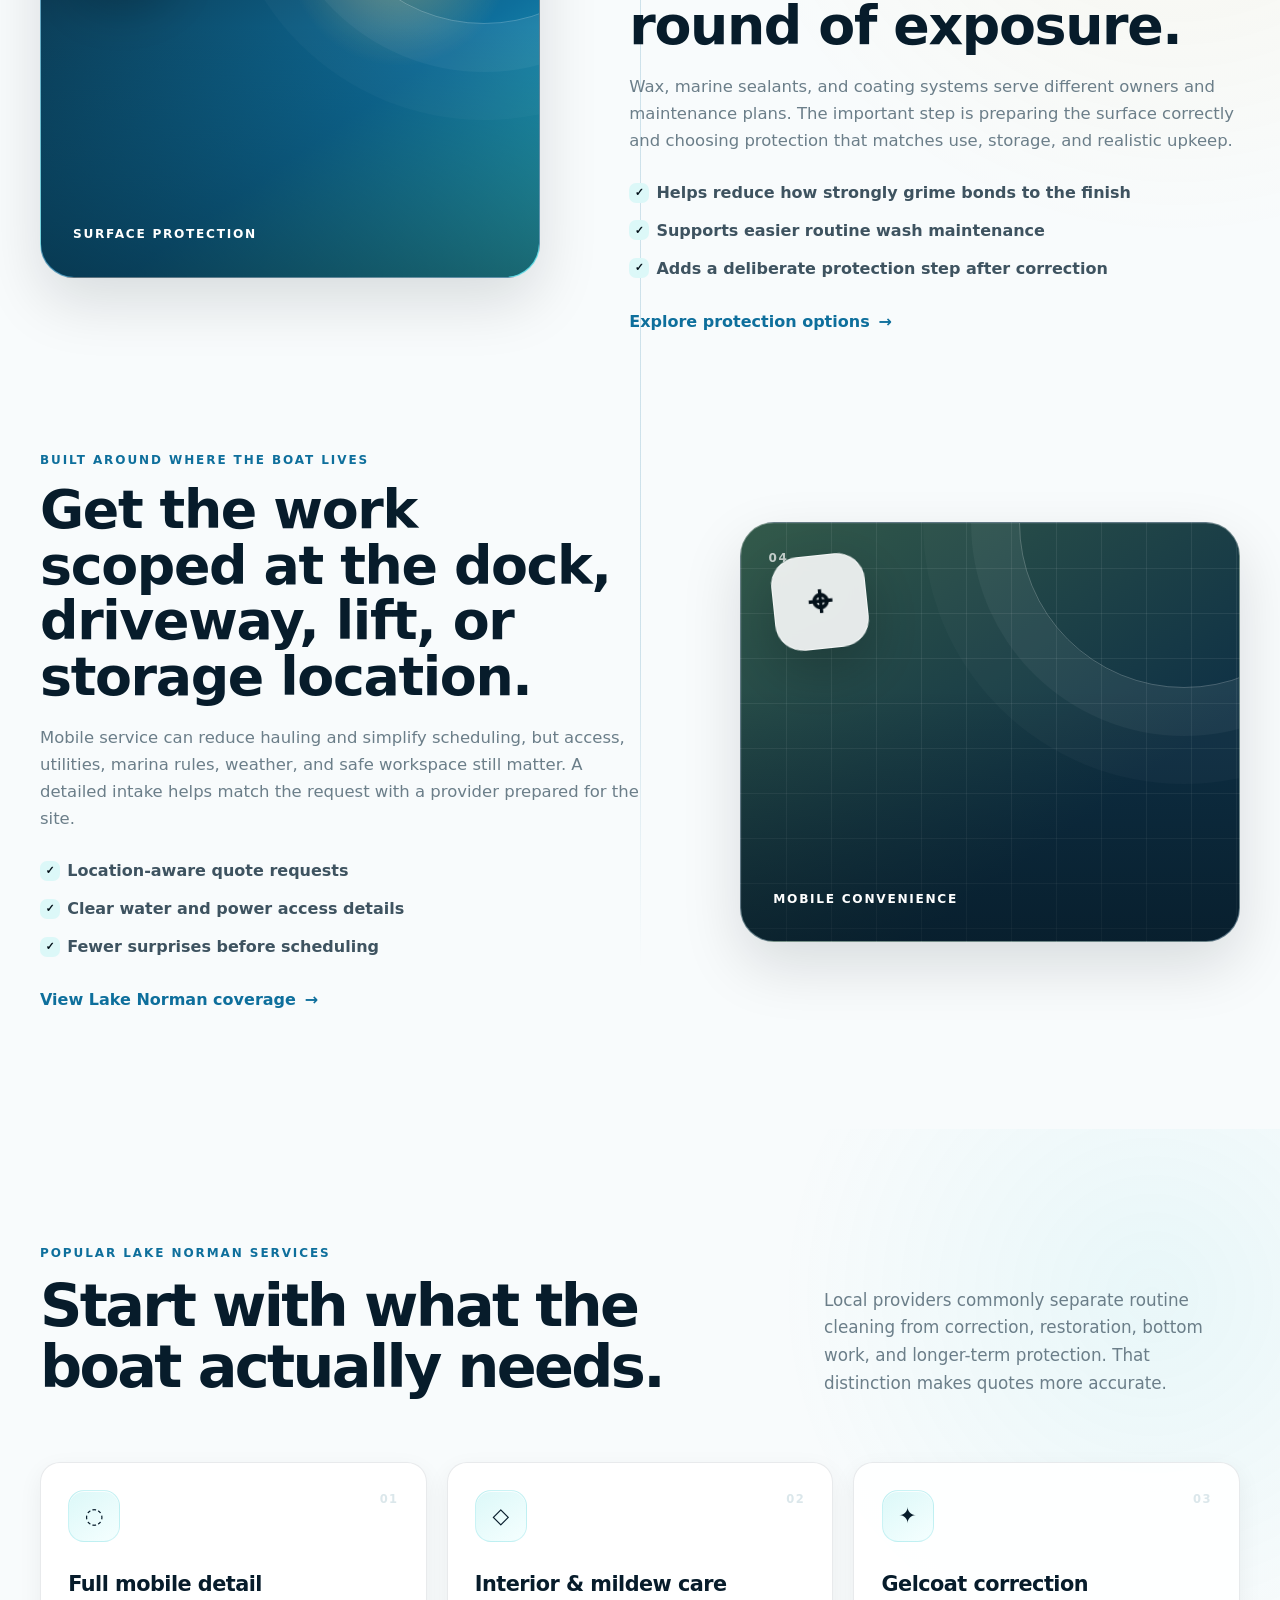
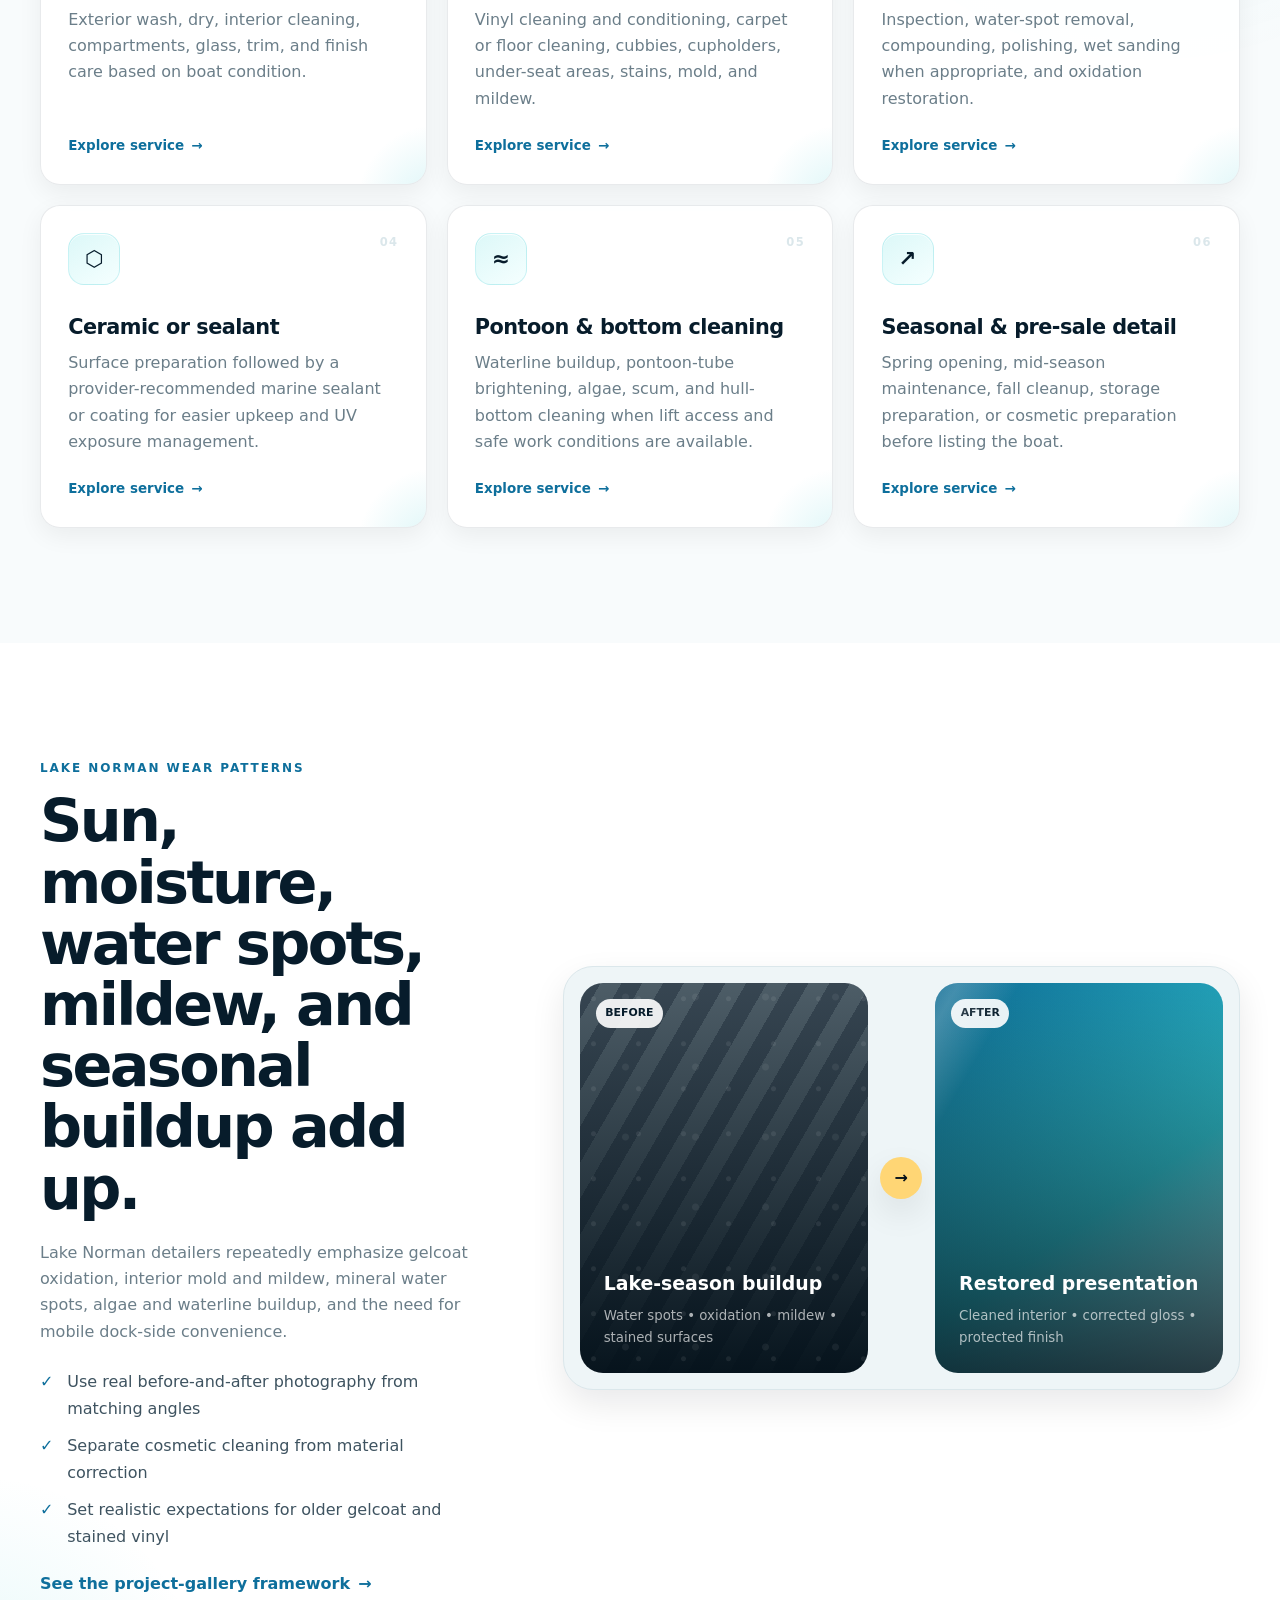
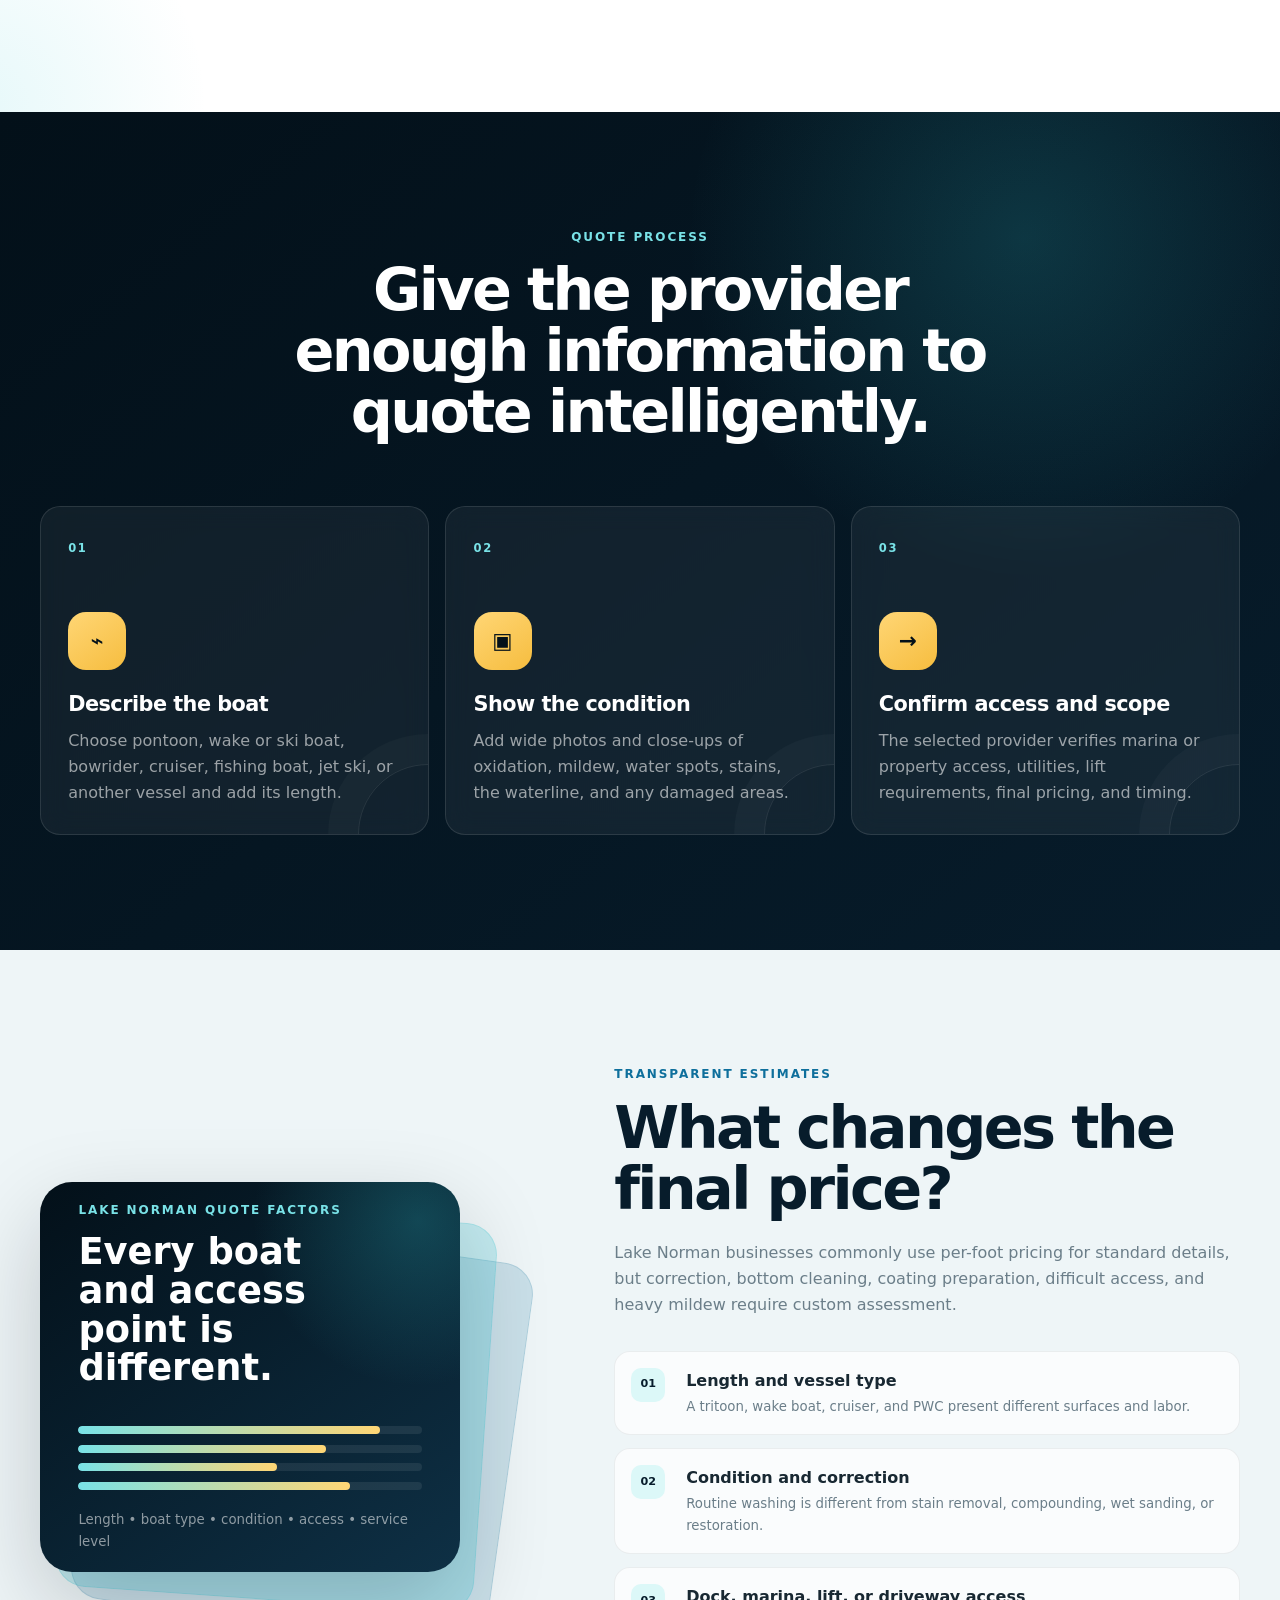
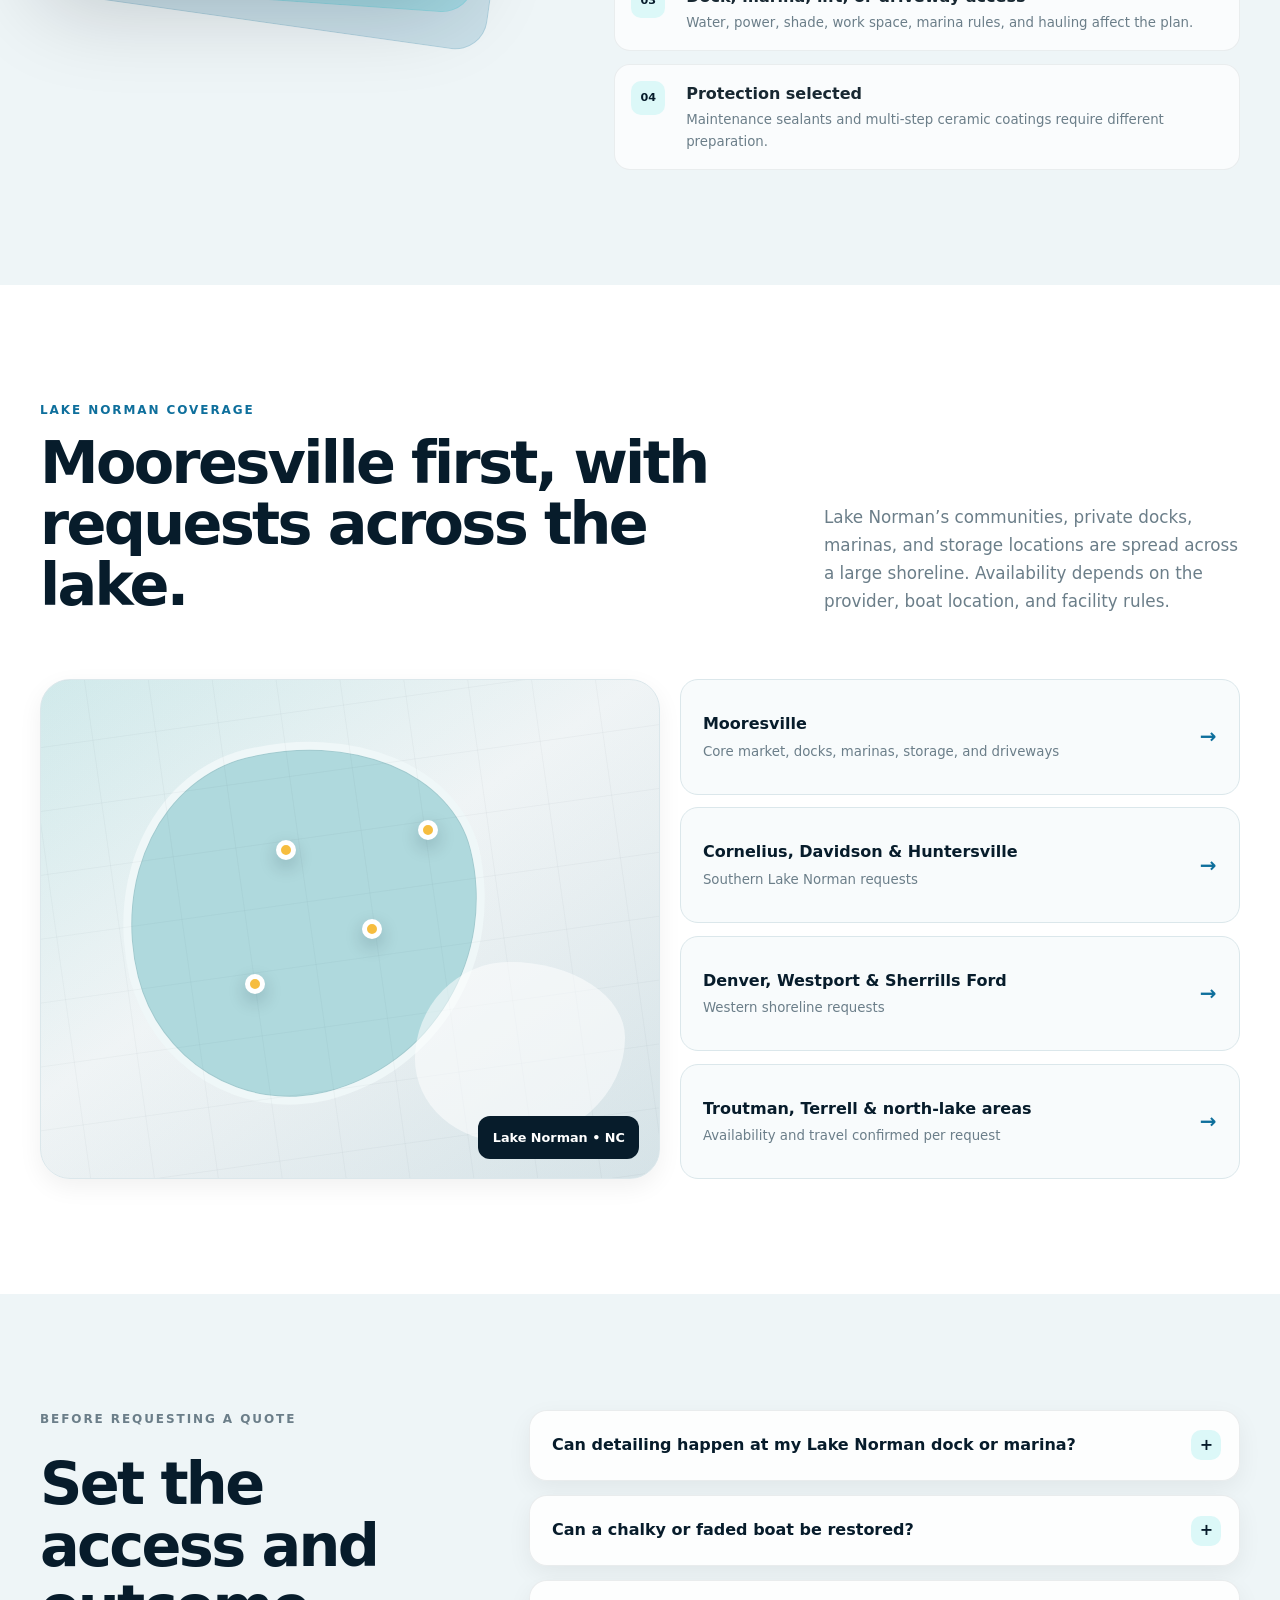
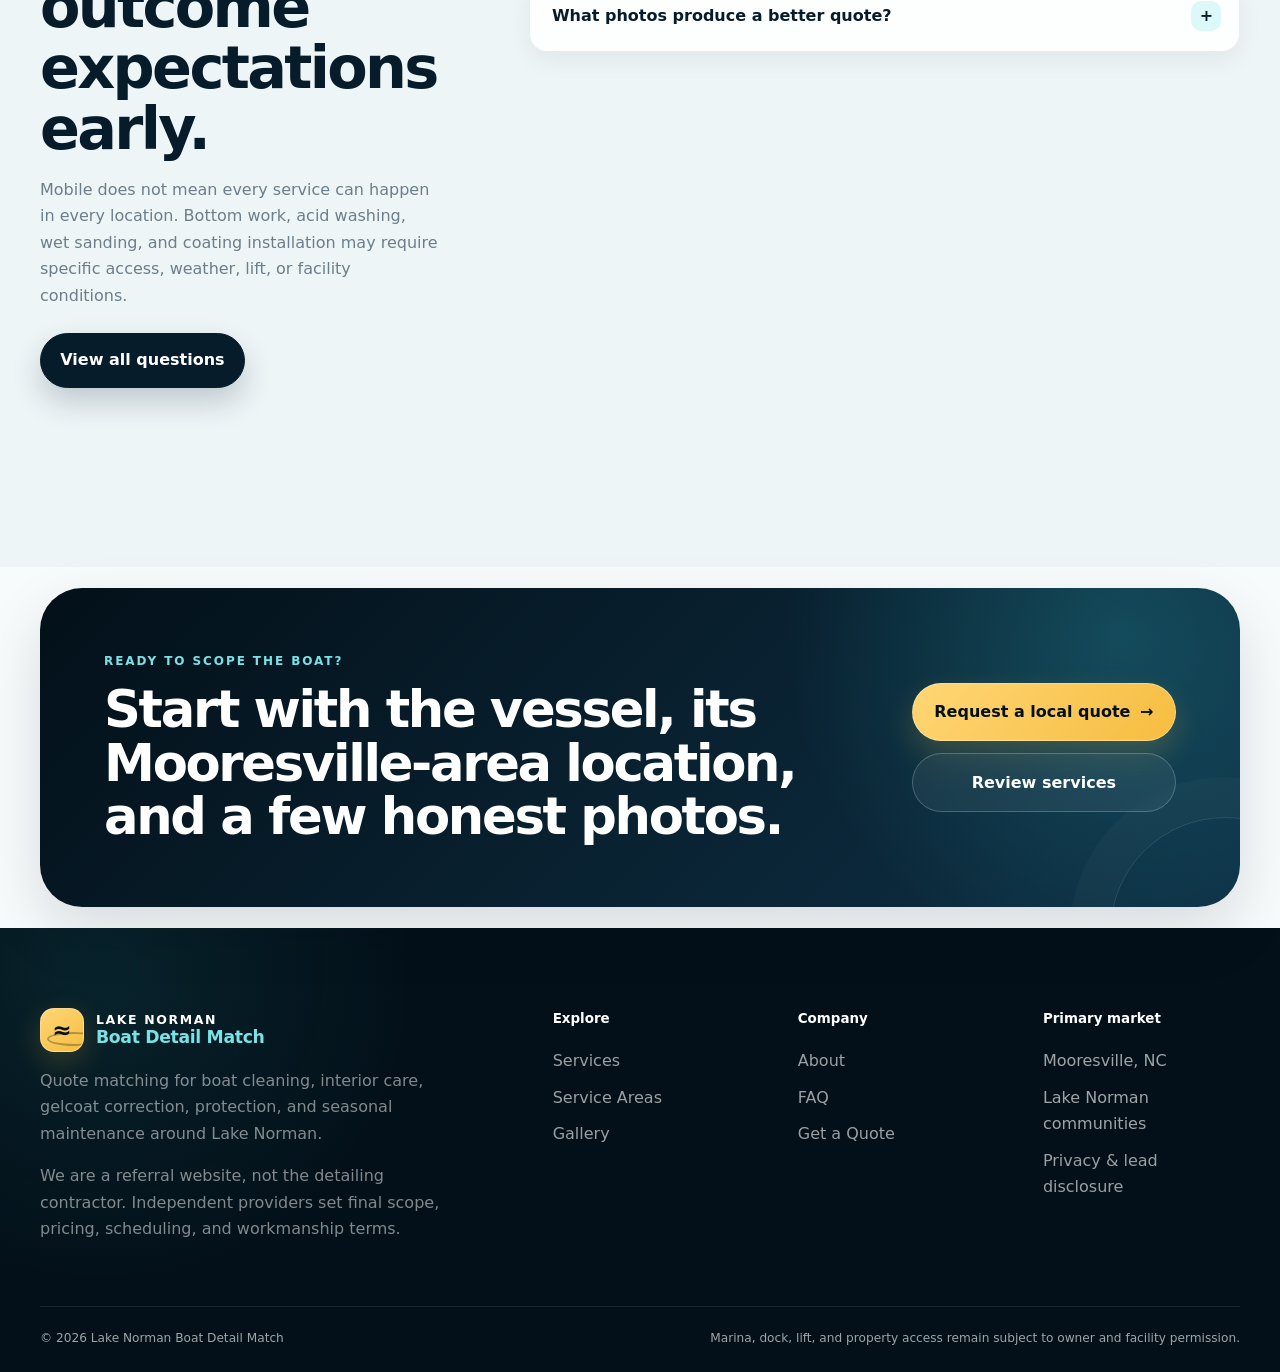
==== commit 3d1e197a: "dynamic intro" ====
--- a/index.html
+++ b/index.html
@@ -12,7 +12,7 @@
   <meta property="og:type" content="website">
   <meta property="og:url" content="https://www.example.com/">
   <meta name="theme-color" content="#071c2b">
-  <link rel="stylesheet" href="assets/css/styles.css?v=jpg-slideshow-3">
+  <link rel="stylesheet" href="assets/css/styles.css?v=intro-motion-1">
   <script type="application/ld+json">
   {
     "@context": "https://schema.org",
@@ -71,76 +71,73 @@
     </div>
   </header>
   <main id="main-content">
-    <section class="hero hero-boat hero-photo-slider" data-hero-slider>
+    <section class="hero hero-boat hero-photo-slider hero-intro-experience" data-hero-slider>
       <div class="hero-slideshow" aria-hidden="true">
-        <div class="hero-slide" data-image-name="picture1"></div>
-        <div class="hero-slide" data-image-name="picture2"></div>
-        <div class="hero-slide" data-image-name="picture3"></div>
-      </div>
+        <div class="hero-slide"></div>
+        <div class="hero-slide"></div>
+        <div class="hero-slide"></div>
+      </div>
+
       <div class="hero-photo-scrim" aria-hidden="true"></div>
       <div class="hero-photo-vignette" aria-hidden="true"></div>
       <div class="hero-grid-overlay" aria-hidden="true"></div>
-
-      <div class="container hero-grid hero-photo-grid">
-        <div class="hero-content hero-photo-content reveal">
+      <div class="hero-focus-gradient" aria-hidden="true"></div>
+
+      <div class="container hero-intro-layout">
+        <aside class="hero-dynamic-callout hero-dynamic-callout-left" data-hero-callout="left" aria-live="polite">
+          <span class="dynamic-callout-index">01</span>
+          <div>
+            <small>Interior care</small>
+            <strong>Remove mildew and stains</strong>
+            <p>Vinyl, carpet, cubbies, cupholders, and under-seat areas.</p>
+          </div>
+        </aside>
+
+        <div class="hero-intro-copy">
           <div class="hero-kicker">
             <span class="status-dot" aria-hidden="true"></span>
-            Mooresville-based Lake Norman boat detailing
-          </div>
-
-          <h1>Make every lake day feel <span class="text-gradient">brand new.</span></h1>
-          <p class="hero-copy">Request a local quote for mobile cleaning, interior restoration, oxidation correction, polishing, ceramic protection, pontoon care, and seasonal maintenance.</p>
-
-          <div class="button-row hero-button-row">
-            <a class="button button-large hero-primary-button" href="contact.html">
-              Detail Your Boat
+            Mooresville • Lake Norman • Mobile boat care
+          </div>
+
+          <h1>A cleaner boat changes the <span class="text-gradient">whole lake day.</span></h1>
+
+          <p class="hero-copy">
+            Restore the look, comfort, and protection of your boat with local cleaning,
+            correction, and detailing options built around its real condition.
+          </p>
+
+          <div class="hero-intro-actions">
+            <a class="button button-secondary button-large hero-glass-button" href="services.html">
+              Explore boat care
               <span aria-hidden="true">→</span>
             </a>
-            <a class="button button-secondary button-large" href="services.html">Explore Services</a>
-          </div>
-
-          <div class="trust-chips" aria-label="Service advantages">
-            <span><i aria-hidden="true">✓</i> Dock, driveway, lift, or dry storage</span>
-            <span><i aria-hidden="true">✓</i> Photo-based initial scope</span>
-            <span><i aria-hidden="true">✓</i> Lake Norman service area</span>
-          </div>
-
-          <p class="disclosure">Referral disclosure: this website connects quote requests with selected independent providers. The provider confirms access, final scope, price, schedule, insurance, and workmanship terms.</p>
-        </div>
-
-        <aside class="hero-service-panel reveal" aria-label="Popular Lake Norman boat detailing services">
-          <div class="hero-panel-topline">
-            <div>
-              <span class="showcase-label">Lake Norman boat care</span>
-              <strong>Clean. Correct. Protect.</strong>
-            </div>
-            <span class="availability-pill">Mooresville, NC</span>
-          </div>
-
-          <div class="hero-panel-services">
-            <a href="services.html#full-detail">
-              <span class="hero-panel-number">01</span>
-              <span><strong>Full mobile detail</strong><small>Interior, exterior, compartments, glass, and trim</small></span>
-              <b aria-hidden="true">↗</b>
-            </a>
-            <a href="services.html#correction">
-              <span class="hero-panel-number">02</span>
-              <span><strong>Gelcoat correction</strong><small>Water spots, oxidation, compounding, and polishing</small></span>
-              <b aria-hidden="true">↗</b>
-            </a>
-            <a href="services.html#protection">
-              <span class="hero-panel-number">03</span>
-              <span><strong>Marine protection</strong><small>Sealants and ceramic options after proper preparation</small></span>
-              <b aria-hidden="true">↗</b>
-            </a>
-          </div>
-
-          <div class="hero-panel-footer">
-            <span class="panel-pulse" aria-hidden="true"></span>
-            <span>Serving requests around Lake Norman</span>
+          </div>
+
+          <div class="hero-intro-tags" aria-label="Lake Norman detailing advantages">
+            <span>Dock or driveway</span>
+            <span>Photo-based scope</span>
+            <span>Local provider matching</span>
+          </div>
+        </div>
+
+        <aside class="hero-dynamic-callout hero-dynamic-callout-right" data-hero-callout="right" aria-live="polite">
+          <span class="dynamic-callout-index">02</span>
+          <div>
+            <small>Finish correction</small>
+            <strong>Bring back depth and gloss</strong>
+            <p>Water spots, oxidation, compounding, polishing, and protection.</p>
           </div>
         </aside>
       </div>
+
+      <a class="hero-center-cta" href="contact.html" aria-label="Clean your boat and request a quote">
+        <span class="hero-cta-rings" aria-hidden="true"></span>
+        <span class="hero-cta-copy">
+          <strong>Clean Your Boat!</strong>
+          <small>Start your local quote</small>
+        </span>
+        <span class="hero-cta-arrow" aria-hidden="true">↓</span>
+      </a>
 
       <div class="container hero-slider-controls" aria-label="Hero image controls">
         <div class="hero-slider-dots" role="group" aria-label="Choose hero image">
@@ -159,6 +156,114 @@
       <div><span class="proof-number">03</span><strong>Right service</strong><small>Cleaning, correction, protection, or specialty care.</small></div>
       <div><span class="proof-number">04</span><strong>Clear handoff</strong><small>The provider confirms the final quote and schedule.</small></div>
     </div></section>
+
+    <section class="section service-stories-section" id="why-detail">
+      <div class="container">
+        <div class="service-stories-heading reveal">
+          <p class="eyebrow">Why detail the boat?</p>
+          <h2>Cleaning protects more than the way it looks.</h2>
+          <p>
+            A good detail improves the experience on the water while helping owners
+            manage residue, moisture, UV exposure, oxidation, and difficult-to-clean buildup.
+          </p>
+        </div>
+
+        <div class="service-story-list">
+          <article class="service-story reveal reveal-left">
+            <div class="service-story-visual story-visual-interior" aria-hidden="true">
+              <span class="story-number">01</span>
+              <div class="story-visual-symbol">◇</div>
+              <small>Interior reset</small>
+            </div>
+            <div class="service-story-copy">
+              <p class="eyebrow">Comfort and presentation</p>
+              <h3>Make the interior feel ready for people again.</h3>
+              <p>
+                Vinyl, flooring, carpet, storage spaces, cupholders, and shaded areas can
+                collect sunscreen, food residue, moisture, mildew, and lake-day debris.
+                A thorough interior detail creates a cleaner place to relax and makes
+                recurring maintenance easier.
+              </p>
+              <ul class="story-benefits">
+                <li>Cleaner seating and touch surfaces</li>
+                <li>Attention to mildew-prone compartments</li>
+                <li>Better presentation for guests or resale</li>
+              </ul>
+              <a href="services.html#interior">Explore interior care <span>→</span></a>
+            </div>
+          </article>
+
+          <article class="service-story service-story-reverse reveal reveal-right">
+            <div class="service-story-visual story-visual-correction" aria-hidden="true">
+              <span class="story-number">02</span>
+              <div class="story-visual-symbol">✦</div>
+              <small>Gelcoat correction</small>
+            </div>
+            <div class="service-story-copy">
+              <p class="eyebrow">Restore the finish</p>
+              <h3>Address water spots and oxidation before they dominate the surface.</h3>
+              <p>
+                Lake exposure, storage conditions, and UV can leave a finish dull or
+                chalky. Inspection, compounding, polishing, and—when appropriate—more
+                advanced correction can improve clarity and restore a stronger visual finish.
+              </p>
+              <ul class="story-benefits">
+                <li>Condition-based correction rather than a generic polish</li>
+                <li>Improved gloss and surface clarity</li>
+                <li>Preparation for sealant or ceramic protection</li>
+              </ul>
+              <a href="services.html#correction">Explore finish correction <span>→</span></a>
+            </div>
+          </article>
+
+          <article class="service-story reveal reveal-left">
+            <div class="service-story-visual story-visual-protection" aria-hidden="true">
+              <span class="story-number">03</span>
+              <div class="story-visual-symbol">⬡</div>
+              <small>Surface protection</small>
+            </div>
+            <div class="service-story-copy">
+              <p class="eyebrow">Easier future maintenance</p>
+              <h3>Protect a properly prepared finish from the next round of exposure.</h3>
+              <p>
+                Wax, marine sealants, and coating systems serve different owners and
+                maintenance plans. The important step is preparing the surface correctly
+                and choosing protection that matches use, storage, and realistic upkeep.
+              </p>
+              <ul class="story-benefits">
+                <li>Helps reduce how strongly grime bonds to the finish</li>
+                <li>Supports easier routine wash maintenance</li>
+                <li>Adds a deliberate protection step after correction</li>
+              </ul>
+              <a href="services.html#protection">Explore protection options <span>→</span></a>
+            </div>
+          </article>
+
+          <article class="service-story service-story-reverse reveal reveal-right">
+            <div class="service-story-visual story-visual-mobile" aria-hidden="true">
+              <span class="story-number">04</span>
+              <div class="story-visual-symbol">⌖</div>
+              <small>Mobile convenience</small>
+            </div>
+            <div class="service-story-copy">
+              <p class="eyebrow">Built around where the boat lives</p>
+              <h3>Get the work scoped at the dock, driveway, lift, or storage location.</h3>
+              <p>
+                Mobile service can reduce hauling and simplify scheduling, but access,
+                utilities, marina rules, weather, and safe workspace still matter. A
+                detailed intake helps match the request with a provider prepared for the site.
+              </p>
+              <ul class="story-benefits">
+                <li>Location-aware quote requests</li>
+                <li>Clear water and power access details</li>
+                <li>Fewer surprises before scheduling</li>
+              </ul>
+              <a href="service-areas.html">View Lake Norman coverage <span>→</span></a>
+            </div>
+          </article>
+        </div>
+      </div>
+    </section>
 
     <section class="section services-section"><div class="container">
       <div class="section-heading heading-row reveal"><div><p class="eyebrow">Popular Lake Norman services</p><h2>Start with what the boat actually needs.</h2></div><p>Local providers commonly separate routine cleaning from correction, restoration, bottom work, and longer-term protection. That distinction makes quotes more accurate.</p></div>
@@ -254,6 +359,6 @@
       <span>Marina, dock, lift, and property access remain subject to owner and facility permission.</span>
     </div>
   </footer>
-  <script src="assets/js/main.js?v=jpg-slideshow-3" defer></script>
+  <script src="assets/js/main.js?v=intro-motion-1" defer></script>
 </body>
 </html>
--- a/assets/css/styles.css
+++ b/assets/css/styles.css
@@ -3060,4 +3060,734 @@
   .hero-slider-progress {
     display: none;
   }
+}
+
+/* Centered dynamic Lake Norman intro */
+.hero-intro-experience {
+  position: relative;
+  min-height: min(920px, calc(100vh - 36px));
+}
+
+.hero-intro-experience .hero-photo-scrim {
+  background:
+    linear-gradient(
+      90deg,
+      rgba(2, 14, 22, 0.64) 0%,
+      rgba(2, 14, 22, 0.30) 24%,
+      rgba(2, 14, 22, 0.16) 50%,
+      rgba(2, 14, 22, 0.30) 76%,
+      rgba(2, 14, 22, 0.64) 100%
+    ),
+    linear-gradient(
+      180deg,
+      rgba(2, 14, 22, 0.38) 0%,
+      rgba(2, 14, 22, 0.07) 40%,
+      rgba(2, 14, 22, 0.74) 100%
+    );
+}
+
+.hero-focus-gradient {
+  position: absolute;
+  z-index: 3;
+  width: min(940px, 82vw);
+  height: min(720px, 72vw);
+  top: 48%;
+  left: 50%;
+  pointer-events: none;
+  background:
+    radial-gradient(
+      ellipse at center,
+      rgba(15, 102, 130, 0.30) 0%,
+      rgba(5, 36, 51, 0.17) 36%,
+      rgba(3, 16, 25, 0) 70%
+    );
+  filter: blur(8px);
+  transform: translate(-50%, -50%) scale(0.96);
+  animation: heroFocusPulse 4.6s ease-in-out infinite;
+}
+
+.hero-intro-layout {
+  position: relative;
+  z-index: 5;
+  min-height: min(820px, calc(100vh - 105px));
+  display: grid;
+  grid-template-columns: minmax(220px, 0.7fr) minmax(420px, 1.5fr) minmax(220px, 0.7fr);
+  align-items: center;
+  gap: clamp(1.2rem, 4vw, 4rem);
+  padding-top: clamp(4rem, 9vh, 7rem);
+  padding-bottom: 10rem;
+}
+
+.hero-intro-copy {
+  max-width: 850px;
+  justify-self: center;
+  text-align: center;
+}
+
+.hero-intro-copy .hero-kicker {
+  margin-inline: auto;
+}
+
+.hero-intro-copy h1 {
+  max-width: 860px;
+  margin: 1rem auto 0;
+  color: var(--white);
+  font-size: clamp(3.35rem, 7.8vw, 7.2rem);
+  line-height: 0.94;
+  text-wrap: balance;
+  text-shadow:
+    0 20px 55px rgba(0, 0, 0, 0.34),
+    0 2px 10px rgba(0, 0, 0, 0.3);
+}
+
+.hero-intro-copy .hero-copy {
+  max-width: 720px;
+  margin: 1.5rem auto 0;
+  color: rgba(255, 255, 255, 0.78);
+  font-size: clamp(1.03rem, 1.55vw, 1.25rem);
+  text-wrap: balance;
+}
+
+.hero-intro-actions {
+  display: flex;
+  justify-content: center;
+  margin-top: 1.6rem;
+}
+
+.hero-glass-button {
+  background: rgba(255, 255, 255, 0.10);
+  border-color: rgba(255, 255, 255, 0.30);
+  box-shadow:
+    0 16px 38px rgba(0, 0, 0, 0.17),
+    inset 0 1px 0 rgba(255, 255, 255, 0.12);
+}
+
+.hero-intro-tags {
+  display: flex;
+  flex-wrap: wrap;
+  justify-content: center;
+  gap: 0.6rem;
+  margin-top: 1.35rem;
+}
+
+.hero-intro-tags span {
+  padding: 0.43rem 0.72rem;
+  color: rgba(255, 255, 255, 0.72);
+  background: rgba(3, 16, 25, 0.34);
+  border: 1px solid rgba(255, 255, 255, 0.13);
+  border-radius: 999px;
+  font-size: 0.72rem;
+  font-weight: 760;
+  backdrop-filter: blur(10px);
+}
+
+.hero-dynamic-callout {
+  position: relative;
+  min-height: 178px;
+  display: grid;
+  grid-template-columns: 38px 1fr;
+  align-items: start;
+  gap: 0.8rem;
+  padding: 1.15rem;
+  color: var(--white);
+  background:
+    linear-gradient(145deg, rgba(255, 255, 255, 0.14), rgba(255, 255, 255, 0.045));
+  border: 1px solid rgba(255, 255, 255, 0.16);
+  border-radius: 21px;
+  box-shadow:
+    0 24px 58px rgba(0, 0, 0, 0.25),
+    inset 0 1px 0 rgba(255, 255, 255, 0.10);
+  backdrop-filter: blur(16px) saturate(125%);
+  transition:
+    opacity 380ms ease,
+    transform 520ms cubic-bezier(.2, .8, .2, 1),
+    filter 380ms ease;
+}
+
+.hero-dynamic-callout-left {
+  justify-self: start;
+  transform: translateX(0);
+}
+
+.hero-dynamic-callout-right {
+  justify-self: end;
+  transform: translateX(0);
+}
+
+.hero-dynamic-callout.is-changing {
+  opacity: 0;
+  filter: blur(5px);
+}
+
+.hero-dynamic-callout-left.is-changing {
+  transform: translateX(-65px);
+}
+
+.hero-dynamic-callout-right.is-changing {
+  transform: translateX(65px);
+}
+
+.dynamic-callout-index {
+  width: 34px;
+  height: 34px;
+  display: grid;
+  place-items: center;
+  color: var(--ink-950);
+  background: linear-gradient(145deg, var(--cyan-300), var(--white));
+  border-radius: 11px;
+  font-size: 0.67rem;
+  font-weight: 950;
+}
+
+.hero-dynamic-callout > div {
+  display: grid;
+  gap: 0.25rem;
+}
+
+.hero-dynamic-callout small {
+  color: var(--cyan-300);
+  font-size: 0.65rem;
+  font-weight: 850;
+  letter-spacing: 0.11em;
+  text-transform: uppercase;
+}
+
+.hero-dynamic-callout strong {
+  font-size: 0.94rem;
+  line-height: 1.22;
+}
+
+.hero-dynamic-callout p {
+  margin-top: 0.25rem;
+  color: rgba(255, 255, 255, 0.58);
+  font-size: 0.73rem;
+  line-height: 1.45;
+}
+
+.hero-center-cta {
+  position: absolute;
+  z-index: 8;
+  width: 184px;
+  min-height: 92px;
+  right: 50%;
+  bottom: 2.45rem;
+  display: grid;
+  grid-template-columns: 1fr auto;
+  align-items: center;
+  gap: 0.55rem;
+  padding: 1rem 1.05rem 1rem 1.2rem;
+  color: var(--ink-950);
+  background:
+    linear-gradient(135deg, rgba(255, 230, 154, 0.98), var(--gold-500));
+  border: 1px solid rgba(255, 255, 255, 0.66);
+  border-radius: 23px;
+  box-shadow:
+    0 22px 52px rgba(0, 0, 0, 0.32),
+    0 0 0 1px rgba(246, 189, 63, 0.16),
+    inset 0 1px 0 rgba(255, 255, 255, 0.65);
+  text-decoration: none;
+  transform: translateX(50%);
+  animation: centerCtaFloat 2.7s ease-in-out infinite;
+}
+
+.hero-center-cta:hover,
+.hero-center-cta:focus-visible {
+  animation-play-state: paused;
+  transform: translateX(50%) translateY(-5px) scale(1.03);
+}
+
+.hero-cta-rings {
+  position: absolute;
+  inset: -1px;
+  border: 1px solid rgba(255, 214, 117, 0.78);
+  border-radius: inherit;
+  pointer-events: none;
+  animation: centerCtaRing 2.7s ease-out infinite;
+}
+
+.hero-cta-copy {
+  display: grid;
+  gap: 0.04rem;
+}
+
+.hero-cta-copy strong {
+  font-size: 0.91rem;
+  line-height: 1.15;
+  text-transform: uppercase;
+}
+
+.hero-cta-copy small {
+  color: rgba(7, 28, 43, 0.65);
+  font-size: 0.63rem;
+  font-weight: 720;
+}
+
+.hero-cta-arrow {
+  font-size: 1.25rem;
+  font-weight: 900;
+  animation: centerArrowBounce 1.55s ease-in-out infinite;
+}
+
+.hero-intro-experience .hero-slider-controls {
+  right: auto;
+  bottom: 2rem;
+  left: max(1.15rem, calc((100vw - var(--container)) / 2));
+  width: min(300px, calc(50vw - 130px));
+  margin: 0;
+}
+
+@keyframes heroFocusPulse {
+  0%, 100% {
+    opacity: 0.72;
+    transform: translate(-50%, -50%) scale(0.96);
+  }
+  50% {
+    opacity: 1;
+    transform: translate(-50%, -50%) scale(1.06);
+  }
+}
+
+@keyframes centerCtaFloat {
+  0%, 100% {
+    transform: translateX(50%) translateY(0) scale(1);
+  }
+  50% {
+    transform: translateX(50%) translateY(-7px) scale(1.018);
+  }
+}
+
+@keyframes centerCtaRing {
+  0% {
+    opacity: 0.75;
+    transform: scale(1);
+  }
+  75%, 100% {
+    opacity: 0;
+    transform: scale(1.19);
+  }
+}
+
+@keyframes centerArrowBounce {
+  0%, 100% { transform: translateY(-2px); }
+  50% { transform: translateY(5px); }
+}
+
+/* Sliding editorial service articles */
+.service-stories-section {
+  position: relative;
+  overflow: hidden;
+  background:
+    radial-gradient(circle at 7% 12%, rgba(50, 200, 211, 0.09), transparent 24%),
+    radial-gradient(circle at 92% 56%, rgba(246, 189, 63, 0.08), transparent 22%),
+    var(--cloud-50);
+}
+
+.service-stories-section::before {
+  position: absolute;
+  width: 1px;
+  top: 18rem;
+  bottom: 10rem;
+  left: 50%;
+  content: "";
+  background: linear-gradient(
+    to bottom,
+    transparent,
+    rgba(14, 111, 156, 0.18) 12%,
+    rgba(14, 111, 156, 0.18) 88%,
+    transparent
+  );
+}
+
+.service-stories-heading {
+  max-width: 880px;
+  margin: 0 auto clamp(3.5rem, 7vw, 6rem);
+  text-align: center;
+}
+
+.service-stories-heading h2 {
+  max-width: 800px;
+  margin: 0.75rem auto 1.1rem;
+  text-wrap: balance;
+}
+
+.service-stories-heading > p:last-child {
+  max-width: 690px;
+  margin-inline: auto;
+  color: var(--slate-500);
+  font-size: 1.05rem;
+}
+
+.service-story-list {
+  display: grid;
+  gap: clamp(4rem, 9vw, 8rem);
+}
+
+.service-story {
+  position: relative;
+  display: grid;
+  grid-template-columns: minmax(300px, 0.9fr) minmax(420px, 1.1fr);
+  align-items: center;
+  gap: clamp(2.5rem, 7vw, 7rem);
+}
+
+.service-story-reverse {
+  grid-template-columns: minmax(420px, 1.1fr) minmax(300px, 0.9fr);
+}
+
+.service-story-reverse .service-story-visual {
+  grid-column: 2;
+}
+
+.service-story-reverse .service-story-copy {
+  grid-column: 1;
+  grid-row: 1;
+}
+
+.service-story-visual {
+  position: relative;
+  min-height: 420px;
+  display: flex;
+  flex-direction: column;
+  justify-content: flex-end;
+  padding: 2rem;
+  overflow: hidden;
+  color: var(--white);
+  border: 1px solid rgba(255, 255, 255, 0.34);
+  border-radius: 34px;
+  box-shadow: var(--shadow-md);
+  isolation: isolate;
+}
+
+.service-story-visual::before,
+.service-story-visual::after {
+  position: absolute;
+  content: "";
+  border-radius: 50%;
+  pointer-events: none;
+}
+
+.service-story-visual::before {
+  width: 330px;
+  height: 330px;
+  top: -165px;
+  right: -110px;
+  border: 1px solid rgba(255, 255, 255, 0.23);
+  box-shadow:
+    0 0 0 48px rgba(255, 255, 255, 0.045),
+    0 0 0 96px rgba(255, 255, 255, 0.025);
+}
+
+.service-story-visual::after {
+  inset: 0;
+  z-index: -1;
+  background: linear-gradient(to top, rgba(3, 16, 25, 0.52), transparent 60%);
+  border-radius: inherit;
+}
+
+.story-visual-interior {
+  background:
+    radial-gradient(circle at 74% 20%, rgba(255, 255, 255, 0.27), transparent 22%),
+    linear-gradient(145deg, #397f91, #12384b 72%);
+}
+
+.story-visual-correction {
+  background:
+    linear-gradient(120deg, transparent 22%, rgba(255, 255, 255, 0.22) 43%, transparent 62%),
+    linear-gradient(145deg, #166f99, #32c8d3 56%, #062b3d);
+}
+
+.story-visual-protection {
+  background:
+    radial-gradient(circle at 72% 23%, rgba(255, 214, 117, 0.38), transparent 23%),
+    linear-gradient(145deg, #0a2637, #0e6f9c 62%, #32c8d3);
+}
+
+.story-visual-mobile {
+  background:
+    linear-gradient(rgba(255, 255, 255, 0.07) 1px, transparent 1px),
+    linear-gradient(90deg, rgba(255, 255, 255, 0.07) 1px, transparent 1px),
+    linear-gradient(145deg, #335a4a, #0e3045 70%);
+  background-size: 45px 45px, 45px 45px, auto;
+}
+
+.story-number {
+  position: absolute;
+  top: 1.6rem;
+  left: 1.7rem;
+  color: rgba(255, 255, 255, 0.72);
+  font-size: 0.75rem;
+  font-weight: 900;
+  letter-spacing: 0.14em;
+}
+
+.story-visual-symbol {
+  width: 94px;
+  height: 94px;
+  display: grid;
+  place-items: center;
+  margin-bottom: auto;
+  color: var(--ink-950);
+  background: rgba(255, 255, 255, 0.88);
+  border: 1px solid rgba(255, 255, 255, 0.68);
+  border-radius: 28px;
+  box-shadow: 0 20px 55px rgba(0, 0, 0, 0.22);
+  font-size: 2.6rem;
+  font-weight: 900;
+  transform: rotate(-6deg);
+  backdrop-filter: blur(10px);
+}
+
+.service-story-visual small {
+  position: relative;
+  z-index: 2;
+  font-size: 0.76rem;
+  font-weight: 850;
+  letter-spacing: 0.14em;
+  text-transform: uppercase;
+}
+
+.service-story-copy h3 {
+  max-width: 700px;
+  margin: 0.7rem 0 1.15rem;
+  font-size: clamp(2rem, 4.2vw, 3.65rem);
+  line-height: 1.04;
+  text-wrap: balance;
+}
+
+.service-story-copy > p:not(.eyebrow) {
+  color: var(--slate-500);
+  font-size: 1.03rem;
+}
+
+.story-benefits {
+  display: grid;
+  gap: 0.72rem;
+  margin: 1.6rem 0 0;
+  padding: 0;
+  list-style: none;
+}
+
+.story-benefits li {
+  position: relative;
+  padding-left: 1.7rem;
+  color: var(--slate-700);
+  font-weight: 670;
+}
+
+.story-benefits li::before {
+  position: absolute;
+  width: 20px;
+  height: 20px;
+  left: 0;
+  top: 0.18rem;
+  display: grid;
+  place-items: center;
+  color: var(--ink-950);
+  background: var(--cyan-100);
+  border-radius: 7px;
+  content: "✓";
+  font-size: 0.68rem;
+  font-weight: 950;
+}
+
+.service-story-copy > a {
+  display: inline-flex;
+  align-items: center;
+  gap: 0.55rem;
+  margin-top: 1.7rem;
+  color: var(--blue-700);
+  font-weight: 850;
+  text-decoration: none;
+}
+
+.service-story-copy > a span {
+  transition: transform var(--ease);
+}
+
+.service-story-copy > a:hover span {
+  transform: translateX(5px);
+}
+
+/* Directional reveal variants */
+.reveal-left {
+  transform: translateX(-90px);
+}
+
+.reveal-right {
+  transform: translateX(90px);
+}
+
+.reveal-left.is-visible,
+.reveal-right.is-visible {
+  transform: translateX(0);
+}
+
+@media (max-width: 1100px) {
+  .hero-intro-layout {
+    grid-template-columns: 220px minmax(420px, 1fr) 220px;
+    gap: 1.2rem;
+  }
+
+  .hero-dynamic-callout {
+    padding: 1rem;
+  }
+}
+
+@media (max-width: 920px) {
+  .hero-intro-layout {
+    grid-template-columns: 1fr;
+    align-content: center;
+    padding-top: 4rem;
+  }
+
+  .hero-intro-copy {
+    grid-row: 1;
+  }
+
+  .hero-dynamic-callout {
+    position: absolute;
+    width: min(280px, 34vw);
+    min-height: 150px;
+    top: 55%;
+  }
+
+  .hero-dynamic-callout-left {
+    left: 1rem;
+  }
+
+  .hero-dynamic-callout-right {
+    right: 1rem;
+  }
+
+  .hero-intro-copy h1 {
+    max-width: 760px;
+  }
+
+  .service-story,
+  .service-story-reverse {
+    grid-template-columns: 1fr;
+    gap: 2rem;
+  }
+
+  .service-story-reverse .service-story-visual,
+  .service-story-reverse .service-story-copy {
+    grid-column: auto;
+    grid-row: auto;
+  }
+
+  .service-story-reverse .service-story-visual {
+    order: 0;
+  }
+
+  .service-story-reverse .service-story-copy {
+    order: 1;
+  }
+
+  .service-stories-section::before {
+    display: none;
+  }
+}
+
+@media (max-width: 720px) {
+  .hero-intro-experience {
+    min-height: 820px;
+  }
+
+  .hero-intro-layout {
+    min-height: 760px;
+    padding: 4rem 0.25rem 10.5rem;
+  }
+
+  .hero-intro-copy h1 {
+    font-size: clamp(3rem, 15vw, 5.1rem);
+  }
+
+  .hero-intro-copy .hero-copy {
+    font-size: 1rem;
+  }
+
+  .hero-intro-tags {
+    display: none;
+  }
+
+  .hero-dynamic-callout {
+    width: calc(50% - 1rem);
+    min-height: 126px;
+    top: auto;
+    bottom: 9.2rem;
+    grid-template-columns: 28px 1fr;
+    padding: 0.75rem;
+    border-radius: 16px;
+  }
+
+  .hero-dynamic-callout-left {
+    left: 0.5rem;
+  }
+
+  .hero-dynamic-callout-right {
+    right: 0.5rem;
+  }
+
+  .dynamic-callout-index {
+    width: 27px;
+    height: 27px;
+  }
+
+  .hero-dynamic-callout strong {
+    font-size: 0.75rem;
+  }
+
+  .hero-dynamic-callout p {
+    display: none;
+  }
+
+  .hero-dynamic-callout small {
+    font-size: 0.56rem;
+  }
+
+  .hero-center-cta {
+    width: 172px;
+    min-height: 82px;
+    bottom: 1.2rem;
+  }
+
+  .hero-intro-experience .hero-slider-controls {
+    display: none;
+  }
+
+  .service-story-visual {
+    min-height: 330px;
+  }
+
+  .service-story-copy h3 {
+    font-size: clamp(2rem, 10vw, 3rem);
+  }
+
+  .reveal-left,
+  .reveal-right {
+    transform: translateY(55px);
+  }
+
+  .reveal-left.is-visible,
+  .reveal-right.is-visible {
+    transform: translateY(0);
+  }
+}
+
+@media (prefers-reduced-motion: reduce) {
+  .hero-focus-gradient,
+  .hero-center-cta,
+  .hero-cta-rings,
+  .hero-cta-arrow {
+    animation: none !important;
+  }
+
+  .hero-dynamic-callout {
+    transition: none;
+  }
+
+  .reveal-left,
+  .reveal-right {
+    transform: none;
+  }
 }
